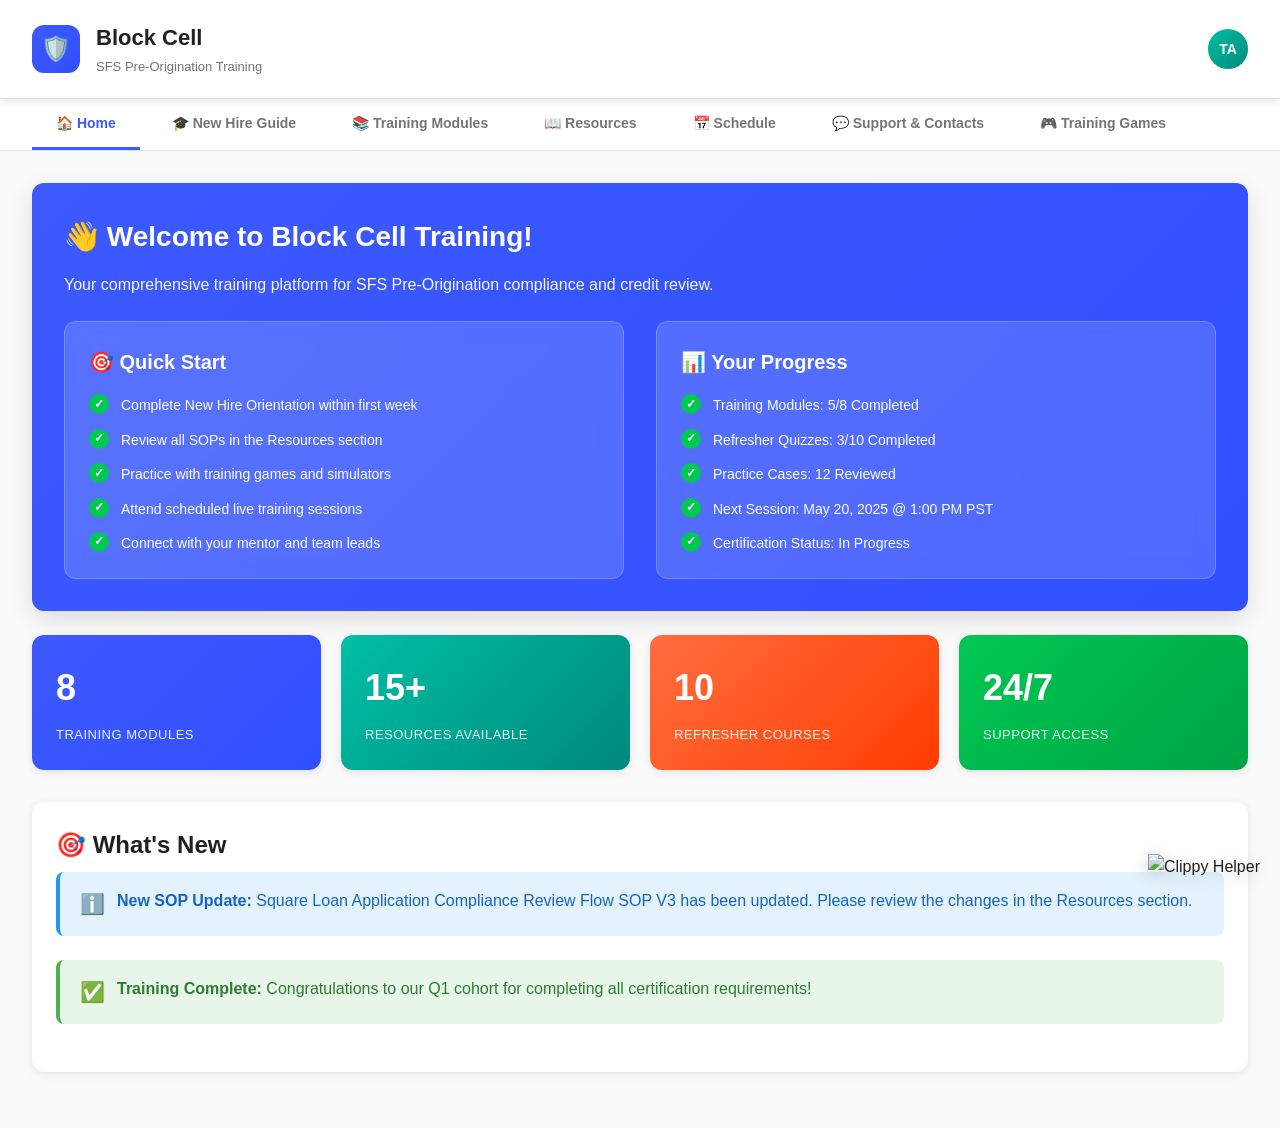
==== index.html @ f17dac6f "Initial commit: Professional Block Cell Training Platform Features: - Clean professional design with" ====
<!DOCTYPE html>
<html lang="en">
<head>
<meta charset="UTF-8">
<meta name="viewport" content="width=device-width, initial-scale=1.0">
<title>Block Cell - SFS Pre-Origination Training</title>
<style>
:root {
  --primary: #3D5AFE;
  --primary-dark: #304FFE;
  --secondary: #00BFA5;
  --accent: #FF6E40;
  --text-dark: #212121;
  --text-light: #757575;
  --bg-light: #FAFAFA;
  --bg-white: #FFFFFF;
  --border: #E0E0E0;
  --success: #00C853;
  --warning: #FFD600;
  --error: #D50000;
  --shadow: 0 2px 8px rgba(0,0,0,0.1);
  --shadow-lg: 0 8px 24px rgba(0,0,0,0.12);
}

* {
  margin: 0;
  padding: 0;
  box-sizing: border-box;
}

body {
  font-family: 'Inter', -apple-system, BlinkMacSystemFont, 'Segoe UI', Roboto, Oxygen, Ubuntu, Cantarell, sans-serif;
  background: var(--bg-light);
  color: var(--text-dark);
  line-height: 1.6;
}

/* Header */
.header {
  background: var(--bg-white);
  border-bottom: 1px solid var(--border);
  position: sticky;
  top: 0;
  z-index: 100;
  box-shadow: var(--shadow);
}

.header-content {
  max-width: 1400px;
  margin: 0 auto;
  padding: 20px 32px;
  display: flex;
  justify-content: space-between;
  align-items: center;
}

.logo {
  display: flex;
  align-items: center;
  gap: 16px;
}

.logo-icon {
  width: 48px;
  height: 48px;
  background: linear-gradient(135deg, var(--primary), var(--primary-dark));
  border-radius: 12px;
  display: flex;
  align-items: center;
  justify-content: center;
  font-size: 24px;
  color: white;
}

.logo-text h1 {
  font-size: 22px;
  font-weight: 700;
  color: var(--text-dark);
  margin-bottom: 2px;
}

.logo-text p {
  font-size: 13px;
  color: var(--text-light);
  font-weight: 500;
}

.user-section {
  display: flex;
  align-items: center;
  gap: 16px;
}

.user-avatar {
  width: 40px;
  height: 40px;
  border-radius: 50%;
  background: linear-gradient(135deg, var(--secondary), #00897B);
  display: flex;
  align-items: center;
  justify-content: center;
  color: white;
  font-weight: 600;
  font-size: 14px;
}

/* Navigation */
.nav {
  background: var(--bg-white);
  border-bottom: 1px solid var(--border);
}

.nav-content {
  max-width: 1400px;
  margin: 0 auto;
  padding: 0 32px;
  display: flex;
  gap: 8px;
  overflow-x: auto;
}

.nav-btn {
  padding: 16px 24px;
  border: none;
  background: transparent;
  color: var(--text-light);
  font-size: 14px;
  font-weight: 600;
  cursor: pointer;
  border-bottom: 3px solid transparent;
  transition: all 0.2s;
  white-space: nowrap;
  display: flex;
  align-items: center;
  gap: 8px;
}

.nav-btn:hover {
  color: var(--primary);
  background: rgba(61, 90, 254, 0.05);
}

.nav-btn.active {
  color: var(--primary);
  border-bottom-color: var(--primary);
}

/* Main Content */
.container {
  max-width: 1400px;
  margin: 0 auto;
  padding: 32px;
}

.section {
  display: none;
  animation: fadeIn 0.3s ease;
}

.section.active {
  display: block;
}

@keyframes fadeIn {
  from { opacity: 0; transform: translateY(10px); }
  to { opacity: 1; transform: translateY(0); }
}

/* Cards */
.card {
  background: var(--bg-white);
  border-radius: 12px;
  padding: 24px;
  box-shadow: var(--shadow);
  margin-bottom: 24px;
}

.card h2 {
  font-size: 24px;
  font-weight: 700;
  color: var(--text-dark);
  margin-bottom: 8px;
}

.card h3 {
  font-size: 18px;
  font-weight: 600;
  color: var(--text-dark);
  margin-bottom: 16px;
}

.card p {
  color: var(--text-light);
  font-size: 14px;
  line-height: 1.6;
}

/* New Hire Spotlight */
.spotlight-banner {
  background: linear-gradient(135deg, var(--primary), var(--primary-dark));
  color: white;
  border-radius: 12px;
  padding: 32px;
  margin-bottom: 24px;
  box-shadow: var(--shadow-lg);
}

.spotlight-banner h2 {
  font-size: 28px;
  margin-bottom: 12px;
  color: white;
}

.spotlight-content {
  display: grid;
  grid-template-columns: 1fr 1fr;
  gap: 32px;
  margin-top: 24px;
}

.spotlight-card {
  background: rgba(255, 255, 255, 0.15);
  backdrop-filter: blur(10px);
  border-radius: 12px;
  padding: 24px;
  border: 1px solid rgba(255, 255, 255, 0.2);
}

.spotlight-card h3 {
  color: white;
  font-size: 20px;
  margin-bottom: 16px;
}

.spotlight-list {
  list-style: none;
  display: flex;
  flex-direction: column;
  gap: 12px;
}

.spotlight-list li {
  display: flex;
  align-items: flex-start;
  gap: 12px;
  font-size: 14px;
  line-height: 1.6;
}

.spotlight-list li::before {
  content: '✓';
  background: var(--success);
  color: white;
  width: 20px;
  height: 20px;
  border-radius: 50%;
  display: flex;
  align-items: center;
  justify-content: center;
  font-size: 12px;
  font-weight: bold;
  flex-shrink: 0;
}

/* Contact Cards */
.contact-grid {
  display: grid;
  grid-template-columns: repeat(auto-fit, minmax(300px, 1fr));
  gap: 20px;
  margin-top: 24px;
}

.contact-card {
  background: var(--bg-white);
  border-radius: 12px;
  padding: 24px;
  box-shadow: var(--shadow);
  border-left: 4px solid var(--primary);
  transition: all 0.3s;
}

.contact-card:hover {
  box-shadow: var(--shadow-lg);
  transform: translateY(-4px);
}

.contact-header {
  display: flex;
  align-items: center;
  gap: 16px;
  margin-bottom: 16px;
}

.contact-icon {
  width: 48px;
  height: 48px;
  border-radius: 50%;
  background: linear-gradient(135deg, var(--primary), var(--primary-dark));
  display: flex;
  align-items: center;
  justify-content: center;
  font-size: 20px;
  color: white;
}

.contact-info h4 {
  font-size: 16px;
  font-weight: 600;
  color: var(--text-dark);
  margin-bottom: 4px;
}

.contact-info p {
  font-size: 13px;
  color: var(--text-light);
}

.contact-details {
  display: flex;
  flex-direction: column;
  gap: 8px;
  margin-top: 16px;
}

.contact-item {
  display: flex;
  align-items: center;
  gap: 12px;
  font-size: 14px;
  color: var(--text-dark);
}

.contact-item-icon {
  color: var(--primary);
  font-size: 16px;
}

/* Resource Grid */
.resource-grid {
  display: grid;
  grid-template-columns: repeat(auto-fit, minmax(350px, 1fr));
  gap: 24px;
  margin-top: 24px;
}

.resource-card {
  background: var(--bg-white);
  border-radius: 12px;
  padding: 24px;
  box-shadow: var(--shadow);
  transition: all 0.3s;
}

.resource-card:hover {
  box-shadow: var(--shadow-lg);
  transform: translateY(-4px);
}

.resource-card h3 {
  font-size: 18px;
  font-weight: 600;
  color: var(--text-dark);
  margin-bottom: 16px;
  display: flex;
  align-items: center;
  gap: 8px;
}

.resource-list {
  list-style: none;
  display: flex;
  flex-direction: column;
  gap: 12px;
}

.resource-list li {
  padding: 12px;
  background: var(--bg-light);
  border-radius: 8px;
  transition: all 0.2s;
}

.resource-list li:hover {
  background: #E8EAF6;
}

.resource-link {
  color: var(--primary);
  text-decoration: none;
  font-weight: 500;
  font-size: 14px;
  display: block;
}

.resource-link:hover {
  text-decoration: underline;
}

.resource-meta {
  font-size: 12px;
  color: var(--text-light);
  margin-top: 4px;
  display: block;
}

.quiz-link {
  color: var(--secondary);
  text-decoration: none;
  font-weight: 500;
}

.quiz-link:hover {
  text-decoration: underline;
}

/* Stats Grid */
.stats-grid {
  display: grid;
  grid-template-columns: repeat(auto-fit, minmax(200px, 1fr));
  gap: 20px;
  margin-bottom: 32px;
}

.stat-card {
  background: linear-gradient(135deg, var(--primary), var(--primary-dark));
  color: white;
  border-radius: 12px;
  padding: 24px;
  box-shadow: var(--shadow);
}

.stat-card.secondary {
  background: linear-gradient(135deg, var(--secondary), #00897B);
}

.stat-card.accent {
  background: linear-gradient(135deg, var(--accent), #FF3D00);
}

.stat-card.success {
  background: linear-gradient(135deg, var(--success), #00A344);
}

.stat-value {
  font-size: 36px;
  font-weight: 700;
  margin-bottom: 8px;
}

.stat-label {
  font-size: 13px;
  opacity: 0.9;
  text-transform: uppercase;
  letter-spacing: 0.5px;
}

/* Buttons */
.btn {
  padding: 12px 24px;
  border: none;
  border-radius: 8px;
  font-size: 14px;
  font-weight: 600;
  cursor: pointer;
  transition: all 0.2s;
  display: inline-flex;
  align-items: center;
  gap: 8px;
  text-decoration: none;
}

.btn-primary {
  background: var(--primary);
  color: white;
}

.btn-primary:hover {
  background: var(--primary-dark);
  transform: translateY(-2px);
  box-shadow: var(--shadow);
}

.btn-secondary {
  background: var(--bg-light);
  color: var(--text-dark);
  border: 1px solid var(--border);
}

.btn-secondary:hover {
  background: #E8EAF6;
}

/* Calendar */
.calendar-container {
  background: var(--bg-white);
  border-radius: 12px;
  padding: 24px;
  box-shadow: var(--shadow);
}

.calendar-header {
  display: flex;
  justify-content: space-between;
  align-items: center;
  margin-bottom: 24px;
}

.calendar-nav {
  display: flex;
  gap: 12px;
}

.calendar-nav button {
  width: 36px;
  height: 36px;
  border-radius: 8px;
  border: none;
  background: var(--primary);
  color: white;
  cursor: pointer;
  font-size: 18px;
  transition: all 0.2s;
}

.calendar-nav button:hover {
  background: var(--primary-dark);
}

/* Responsive */
@media (max-width: 768px) {
  .header-content {
    padding: 16px;
  }
  
  .container {
    padding: 16px;
  }
  
  .spotlight-content {
    grid-template-columns: 1fr;
  }
  
  .nav-content {
    padding: 0 16px;
  }
  
  .resource-grid {
    grid-template-columns: 1fr;
  }
}

/* Alert Box */
.alert {
  padding: 16px 20px;
  border-radius: 8px;
  margin-bottom: 24px;
  display: flex;
  align-items: flex-start;
  gap: 12px;
}

.alert-info {
  background: #E3F2FD;
  border-left: 4px solid #2196F3;
  color: #1565C0;
}

.alert-success {
  background: #E8F5E9;
  border-left: 4px solid #4CAF50;
  color: #2E7D32;
}

.alert-warning {
  background: #FFF3E0;
  border-left: 4px solid #FF9800;
  color: #E65100;
}

.alert-icon {
  font-size: 20px;
}

/* Module Cards */
.modules-grid {
  display: grid;
  grid-template-columns: repeat(auto-fill, minmax(320px, 1fr));
  gap: 24px;
  margin-top: 24px;
}

.module-card {
  background: var(--bg-white);
  border-radius: 12px;
  padding: 24px;
  box-shadow: var(--shadow);
  border-top: 4px solid var(--primary);
  transition: all 0.3s;
  cursor: pointer;
}

.module-card:hover {
  box-shadow: var(--shadow-lg);
  transform: translateY(-4px);
}

.module-header {
  display: flex;
  align-items: center;
  gap: 16px;
  margin-bottom: 16px;
}

.module-icon {
  font-size: 32px;
}

.module-title {
  font-size: 18px;
  font-weight: 600;
  color: var(--text-dark);
  margin-bottom: 4px;
}

.module-desc {
  font-size: 13px;
  color: var(--text-light);
}

.progress-bar {
  background: var(--bg-light);
  height: 8px;
  border-radius: 4px;
  overflow: hidden;
  margin: 16px 0;
}

.progress-fill {
  background: linear-gradient(90deg, var(--primary), var(--primary-dark));
  height: 100%;
  transition: width 0.6s ease;
}

.module-footer {
  display: flex;
  justify-content: space-between;
  align-items: center;
  margin-top: 16px;
  font-size: 13px;
  color: var(--text-light);
}

.badge {
  padding: 4px 12px;
  border-radius: 12px;
  font-size: 12px;
  font-weight: 600;
}

.badge-completed {
  background: #E8F5E9;
  color: #2E7D32;
}

.badge-progress {
  background: #FFF3E0;
  color: #E65100;
}

.badge-locked {
  background: var(--bg-light);
  color: var(--text-light);
}
</style>
</head>
<body>

<!-- Header -->
<header class="header">
  <div class="header-content">
    <div class="logo">
      <div class="logo-icon">🛡️</div>
      <div class="logo-text">
        <h1>Block Cell</h1>
        <p>SFS Pre-Origination Training</p>
      </div>
    </div>
    <div class="user-section">
      <div class="user-avatar">TA</div>
    </div>
  </div>
</header>

<!-- Navigation -->
<nav class="nav">
  <div class="nav-content">
    <button class="nav-btn active" data-section="home">🏠 Home</button>
    <button class="nav-btn" data-section="newhire">🎓 New Hire Guide</button>
    <button class="nav-btn" data-section="modules">📚 Training Modules</button>
    <button class="nav-btn" data-section="resources">📖 Resources</button>
    <button class="nav-btn" data-section="schedule">📅 Schedule</button>
    <button class="nav-btn" data-section="support">💬 Support & Contacts</button>
    <button class="nav-btn" data-section="games">🎮 Training Games</button>
  </div>
</nav>

<!-- Main Container -->
<div class="container">
  
  <!-- HOME SECTION -->
  <div id="home" class="section active">
    <div class="spotlight-banner">
      <h2>👋 Welcome to Block Cell Training!</h2>
      <p style="font-size: 16px; opacity: 0.95; margin-bottom: 24px;">Your comprehensive training platform for SFS Pre-Origination compliance and credit review.</p>
      
      <div class="spotlight-content">
        <div class="spotlight-card">
          <h3>🎯 Quick Start</h3>
          <ul class="spotlight-list">
            <li>Complete New Hire Orientation within first week</li>
            <li>Review all SOPs in the Resources section</li>
            <li>Practice with training games and simulators</li>
            <li>Attend scheduled live training sessions</li>
            <li>Connect with your mentor and team leads</li>
          </ul>
        </div>
        
        <div class="spotlight-card">
          <h3>📊 Your Progress</h3>
          <ul class="spotlight-list">
            <li>Training Modules: 5/8 Completed</li>
            <li>Refresher Quizzes: 3/10 Completed</li>
            <li>Practice Cases: 12 Reviewed</li>
            <li>Next Session: May 20, 2025 @ 1:00 PM PST</li>
            <li>Certification Status: In Progress</li>
          </ul>
        </div>
      </div>
    </div>

    <div class="stats-grid">
      <div class="stat-card">
        <div class="stat-value">8</div>
        <div class="stat-label">Training Modules</div>
      </div>
      <div class="stat-card secondary">
        <div class="stat-value">15+</div>
        <div class="stat-label">Resources Available</div>
      </div>
      <div class="stat-card accent">
        <div class="stat-value">10</div>
        <div class="stat-label">Refresher Courses</div>
      </div>
      <div class="stat-card success">
        <div class="stat-value">24/7</div>
        <div class="stat-label">Support Access</div>
      </div>
    </div>

    <div class="card">
      <h2>🎯 What's New</h2>
      <div class="alert alert-info">
        <span class="alert-icon">ℹ️</span>
        <div>
          <strong>New SOP Update:</strong> Square Loan Application Compliance Review Flow SOP V3 has been updated. Please review the changes in the Resources section.
        </div>
      </div>
      <div class="alert alert-success">
        <span class="alert-icon">✅</span>
        <div>
          <strong>Training Complete:</strong> Congratulations to our Q1 cohort for completing all certification requirements!
        </div>
      </div>
    </div>
  </div>

  <!-- NEW HIRE GUIDE SECTION -->
  <div id="newhire" class="section">
    <div class="card">
      <h2>🎓 New Hire Onboarding Guide</h2>
      <p style="margin-bottom: 24px;">Welcome to the team! This guide will help you get started with your first 30 days at Block Cell.</p>
      
      <div class="alert alert-info">
        <span class="alert-icon">💡</span>
        <div>
          <strong>Pro Tip:</strong> Complete all Week 1 modules before attending your first live training session. This will help you get the most out of the interactive portions.
        </div>
      </div>
    </div>

    <div class="card">
      <h3>📅 30-Day Onboarding Timeline</h3>
      
      <div style="margin-top: 24px;">
        <h4 style="color: var(--primary); margin-bottom: 16px;">Week 1: Fundamentals</h4>
        <ul style="list-style: none; display: flex; flex-direction: column; gap: 12px; margin-bottom: 32px;">
          <li style="padding: 16px; background: var(--bg-light); border-radius: 8px; border-left: 4px solid var(--primary);">
            <strong>Day 1-2:</strong> New Hire Orientation & System Access Setup
            <div style="font-size: 13px; color: var(--text-light); margin-top: 4px;">Complete HR onboarding, set up accounts, meet your team</div>
          </li>
          <li style="padding: 16px; background: var(--bg-light); border-radius: 8px; border-left: 4px solid var(--primary);">
            <strong>Day 3-4:</strong> SOP Overview & IDV Fundamentals
            <div style="font-size: 13px; color: var(--text-light); margin-top: 4px;">Read compliance SOPs, complete IDV training module</div>
          </li>
          <li style="padding: 16px; background: var(--bg-light); border-radius: 8px; border-left: 4px solid var(--primary);">
            <strong>Day 5:</strong> TIN Verification Workshop
            <div style="font-size: 13px; color: var(--text-light); margin-top: 4px;">Live training session on TIN validation procedures</div>
          </li>
        </ul>

        <h4 style="color: var(--secondary); margin-bottom: 16px;">Week 2: Core Skills</h4>
        <ul style="list-style: none; display: flex; flex-direction: column; gap: 12px; margin-bottom: 32px;">
          <li style="padding: 16px; background: var(--bg-light); border-radius: 8px; border-left: 4px solid var(--secondary);">
            <strong>Day 6-8:</strong> Bank Statement Review & Document Verification
            <div style="font-size: 13px; color: var(--text-light); margin-top: 4px;">Learn to validate bank statements and authenticate documents</div>
          </li>
          <li style="padding: 16px; background: var(--bg-light); border-radius: 8px; border-left: 4px solid var(--secondary);">
            <strong>Day 9-10:</strong> Adverse Actions & SMLLC Procedures
            <div style="font-size: 13px; color: var(--text-light); margin-top: 4px;">Master decline procedures and single-member LLC handling</div>
          </li>
        </ul>

        <h4 style="color: var(--accent); margin-bottom: 16px;">Week 3: Advanced Topics</h4>
        <ul style="list-style: none; display: flex; flex-direction: column; gap: 12px; margin-bottom: 32px;">
          <li style="padding: 16px; background: var(--bg-light); border-radius: 8px; border-left: 4px solid var(--accent);">
            <strong>Day 11-15:</strong> Credit Risk Assessment & Manual Review
            <div style="font-size: 13px; color: var(--text-light); margin-top: 4px;">Shadow experienced agents, review real cases with supervision</div>
          </li>
        </ul>

        <h4 style="color: var(--success); margin-bottom: 16px;">Week 4: Certification</h4>
        <ul style="list-style: none; display: flex; flex-direction: column; gap: 12px;">
          <li style="padding: 16px; background: var(--bg-light); border-radius: 8px; border-left: 4px solid var(--success);">
            <strong>Day 16-20:</strong> Practice Cases & Scenario Training
            <div style="font-size: 13px; color: var(--text-light); margin-top: 4px;">Complete practice scenarios, take quizzes, review feedback</div>
          </li>
          <li style="padding: 16px; background: var(--bg-light); border-radius: 8px; border-left: 4px solid var(--success);">
            <strong>Day 21-30:</strong> Final Assessment & Certification
            <div style="font-size: 13px; color: var(--text-light); margin-top: 4px;">Complete certification exam, begin handling live cases with oversight</div>
          </li>
        </ul>
      </div>
    </div>

    <div class="card">
      <h3>✅ New Hire Checklist</h3>
      <div style="margin-top: 16px; display: flex; flex-direction: column; gap: 12px;">
        <label style="display: flex; align-items: center; gap: 12px; padding: 12px; background: var(--bg-light); border-radius: 8px; cursor: pointer;">
          <input type="checkbox" style="width: 20px; height: 20px; cursor: pointer;">
          <span>Complete HR onboarding and system access setup</span>
        </label>
        <label style="display: flex; align-items: center; gap: 12px; padding: 12px; background: var(--bg-light); border-radius: 8px; cursor: pointer;">
          <input type="checkbox" style="width: 20px; height: 20px; cursor: pointer;">
          <span>Read all SOPs in Resources section</span>
        </label>
        <label style="display: flex; align-items: center; gap: 12px; padding: 12px; background: var(--bg-light); border-radius: 8px; cursor: pointer;">
          <input type="checkbox" style="width: 20px; height: 20px; cursor: pointer;">
          <span>Complete all 8 training modules</span>
        </label>
        <label style="display: flex; align-items: center; gap: 12px; padding: 12px; background: var(--bg-light); border-radius: 8px; cursor: pointer;">
          <input type="checkbox" style="width: 20px; height: 20px; cursor: pointer;">
          <span>Attend all scheduled live training sessions</span>
        </label>
        <label style="display: flex; align-items: center; gap: 12px; padding: 12px; background: var(--bg-light); border-radius: 8px; cursor: pointer;">
          <input type="checkbox" style="width: 20px; height: 20px; cursor: pointer;">
          <span>Complete practice scenarios and quizzes</span>
        </label>
        <label style="display: flex; align-items: center; gap: 12px; padding: 12px; background: var(--bg-light); border-radius: 8px; cursor: pointer;">
          <input type="checkbox" style="width: 20px; height: 20px; cursor: pointer;">
          <span>Meet with mentor and team lead</span>
        </label>
        <label style="display: flex; align-items: center; gap: 12px; padding: 12px; background: var(--bg-light); border-radius: 8px; cursor: pointer;">
          <input type="checkbox" style="width: 20px; height: 20px; cursor: pointer;">
          <span>Pass certification assessment (90% or higher)</span>
        </label>
      </div>
    </div>
  </div>

  <!-- TRAINING MODULES SECTION -->
  <div id="modules" class="section">
    <div class="card">
      <h2>📚 Training Modules</h2>
      <p>Complete all modules to become a certified compliance reviewer. Each module includes videos, readings, and quizzes.</p>
    </div>

    <div class="modules-grid">
      <div class="module-card">
        <div class="module-header">
          <div class="module-icon">🆔</div>
          <div>
            <div class="module-title">Identity Verification (IDV)</div>
            <div class="module-desc">Master identity verification procedures</div>
          </div>
        </div>
        <div class="progress-bar">
          <div class="progress-fill" style="width: 100%"></div>
        </div>
        <div class="module-footer">
          <span>⏱️ 45 min</span>
          <span class="badge badge-completed">Completed</span>
        </div>
      </div>

      <div class="module-card">
        <div class="module-header">
          <div class="module-icon">🔢</div>
          <div>
            <div class="module-title">TIN Verification & Matching</div>
            <div class="module-desc">Learn TIN validation procedures</div>
          </div>
        </div>
        <div class="progress-bar">
          <div class="progress-fill" style="width: 100%"></div>
        </div>
        <div class="module-footer">
          <span>⏱️ 50 min</span>
          <span class="badge badge-completed">Completed</span>
        </div>
      </div>

      <div class="module-card">
        <div class="module-header">
          <div class="module-icon">🏦</div>
          <div>
            <div class="module-title">Bank Statement Review</div>
            <div class="module-desc">Validate bank statements correctly</div>
          </div>
        </div>
        <div class="progress-bar">
          <div class="progress-fill" style="width: 100%"></div>
        </div>
        <div class="module-footer">
          <span>⏱️ 40 min</span>
          <span class="badge badge-completed">Completed</span>
        </div>
      </div>

      <div class="module-card">
        <div class="module-header">
          <div class="module-icon">⚠️</div>
          <div>
            <div class="module-title">Adverse Action Notices</div>
            <div class="module-desc">Handle rejections and notifications</div>
          </div>
        </div>
        <div class="progress-bar">
          <div class="progress-fill" style="width: 65%"></div>
        </div>
        <div class="module-footer">
          <span>⏱️ 35 min</span>
          <span class="badge badge-progress">In Progress</span>
        </div>
      </div>

      <div class="module-card">
        <div class="module-header">
          <div class="module-icon">🏢</div>
          <div>
            <div class="module-title">SMLLC Procedures</div>
            <div class="module-desc">Single Member LLC verification</div>
          </div>
        </div>
        <div class="progress-bar">
          <div class="progress-fill" style="width: 100%"></div>
        </div>
        <div class="module-footer">
          <span>⏱️ 30 min</span>
          <span class="badge badge-completed">Completed</span>
        </div>
      </div>

      <div class="module-card">
        <div class="module-header">
          <div class="module-icon">📄</div>
          <div>
            <div class="module-title">Document Requirements</div>
            <div class="module-desc">Understand acceptable documentation</div>
          </div>
        </div>
        <div class="progress-bar">
          <div class="progress-fill" style="width: 0%"></div>
        </div>
        <div class="module-footer">
          <span>⏱️ 55 min</span>
          <span class="badge badge-locked">Locked</span>
        </div>
      </div>

      <div class="module-card">
        <div class="module-header">
          <div class="module-icon">🚨</div>
          <div>
            <div class="module-title">Case Escalation Protocols</div>
            <div class="module-desc">When and how to escalate cases</div>
          </div>
        </div>
        <div class="progress-bar">
          <div class="progress-fill" style="width: 0%"></div>
        </div>
        <div class="module-footer">
          <span>⏱️ 25 min</span>
          <span class="badge badge-locked">Locked</span>
        </div>
      </div>

      <div class="module-card">
        <div class="module-header">
          <div class="module-icon">🔄</div>
          <div>
            <div class="module-title">Compliance Review Workflow</div>
            <div class="module-desc">End-to-end review process</div>
          </div>
        </div>
        <div class="progress-bar">
          <div class="progress-fill" style="width: 0%"></div>
        </div>
        <div class="module-footer">
          <span>⏱️ 60 min</span>
          <span class="badge badge-locked">Locked</span>
        </div>
      </div>
    </div>
  </div>

  <!-- RESOURCES SECTION -->
  <div id="resources" class="section">
    <div class="card">
      <h2>📖 Training Resources</h2>
      <p>Access all SOPs, refreshers, tools, and reference materials you need for compliance review.</p>
    </div>

    <div class="resource-grid">
      <div class="resource-card">
        <h3>📖 Standard Operating Procedures (SOPs)</h3>
        <ul class="resource-list">
          <li>
            <a href="https://blockcell.sqprod.co/sites/sfs-pre-orig-training/" target="_blank" class="resource-link">SFS Square Loan Manual Review Credit Operations SOP V2</a>
          </li>
          <li>
            <a href="https://blockcell.sqprod.co/sites/sfs-pre-orig-training/" target="_blank" class="resource-link">Square Loan Application Compliance Review Flow SOP V3</a>
          </li>
          <li>
            <a href="https://blockcell.sqprod.co/sites/sfs-pre-orig-training/" target="_blank" class="resource-link">Square Loans Revised Offers SOP V2</a>
          </li>
          <li>
            <a href="https://blockcell.sqprod.co/sites/sfs-pre-orig-training/" target="_blank" class="resource-link">Square Loan Eligibility Re-assessment SOP</a>
          </li>
          <li>
            <a href="https://blockcell.sqprod.co/sites/sfs-pre-orig-training/" target="_blank" class="resource-link">SFS Square Loans | Credit Risk Escalation SOP</a>
          </li>
          <li>
            <a href="https://blockcell.sqprod.co/sites/sfs-pre-orig-training/" target="_blank" class="resource-link">Short Term Loan (STL) Compliance Application Review</a>
          </li>
        </ul>
      </div>

      <div class="resource-card">
        <h3>🔄 Refreshers & Quizzes</h3>
        <ul class="resource-list">
          <li>
            <a href="https://docs.google.com/presentation/d/19vXDRnqEJLsxsaCNBwfEzis0drcACyMu74hngDR28RE/edit" target="_blank" class="resource-link">Linked Account Refresher</a>
            <span class="resource-meta">Quiz: Evasion Quiz</span>
          </li>
          <li>
            <a href="https://docs.google.com/presentation/d/1HkvJKYEQn6MQ-rvt6X5UnFYEusrubUU3Y08dRZKOT9w/edit" target="_blank" class="resource-link">CBD Refresher</a>
            <span class="resource-meta">Quiz: CBD Quiz</span>
          </li>
          <li>
            <a href="https://docs.google.com/presentation/d/1eMd_WAdkOyVNQicSP0FlG-TPTRJqSj9qo9zlkhUw6G4/edit" target="_blank" class="resource-link">Large Loan/Liens Refresher</a>
            <span class="resource-meta"><a href="https://docs.google.com/forms/d/1AXvaukkwU5euZv6-ZmQF3f912DaHGqdGYL2bwpUc35o/edit" target="_blank" class="quiz-link">Lien Quiz</a></span>
          </li>
          <li>
            <a href="https://docs.google.com/presentation/d/1GichqLIXPVVXWzQmabvgzEPsO4CbJxbeTSplb3_-rYg/edit" target="_blank" class="resource-link">Credit Risk Refresher</a>
            <span class="resource-meta">Quiz: Credit Risk Quiz</span>
          </li>
          <li>
            <a href="https://docs.google.com/presentation/d/1kbS7p5pB5d3zaqnD9Dwm9GfHdm8y0845--jK-ON1WfE/edit" target="_blank" class="resource-link">Seasonality Refresher</a>
            <span class="resource-meta"><a href="https://docs.google.com/forms/d/10Ge9lWTAub3NzgbOasXq6eM0eD1VtY1x2uPUlJgRpDE/edit" target="_blank" class="quiz-link">Seasonality Quiz</a></span>
          </li>
          <li>
            <a href="https://docs.google.com/presentation/d/1KtD5GlMa9CBkRwuFCCJvB2vWl3xkoe-L9x2fapEiU9Y/edit" target="_blank" class="resource-link">Adverse Account Activity Refresher</a>
            <span class="resource-meta"><a href="https://docs.google.com/spreadsheets/d/1pjwYiIUHRoOjNRTSblBuCYhoBjLbMa1vUxjZgj9DC9Q/edit?resourcekey#gid=1291145689" target="_blank" class="quiz-link">Quiz Results</a></span>
          </li>
          <li>
            <a href="https://docs.google.com/presentation/d/1hGgc83O_wRnu9JnvkAeLyWskMQbTon4-pi13hHI2_zY/edit" target="_blank" class="resource-link">Pre-Origination TOSV Refresher</a>
            <span class="resource-meta">Quiz: TOSV Quiz</span>
          </li>
          <li>
            <a href="https://docs.google.com/presentation/d/1TpRK8lmZWtTNUdy42bMQUG3sQup54eTwWMXuY6GYxN8/edit" target="_blank" class="resource-link">Escalation Pathways Refresher</a>
          </li>
        </ul>
      </div>

      <div class="resource-card">
        <h3>🔍 Research & Verification Tools</h3>
        <ul class="resource-list">
          <li>
            <a href="https://www.sos.ca.gov/business-programs/business-entities/search" target="_blank" class="resource-link">Secretary of State (SOS) Business Search</a>
            <span class="resource-meta">Verify business registration and status</span>
          </li>
          <li>
            <a href="https://regulator.sqprod.co" target="_blank" class="resource-link">Regulator - Merchant Lookup</a>
            <span class="resource-meta">Internal merchant verification tool</span>
          </li>
          <li>
            <a href="https://blockcell.sqprod.co/sites/sfs-pre-orig-training/" target="_blank" class="resource-link">AppOrchard - Application Review</a>
            <span class="resource-meta">Application management system</span>
          </li>
          <li>
            <a href="https://blockcell.sqprod.co/sites/sfs-pre-orig-training/" target="_blank" class="resource-link">Credit Risk Assessment Tools</a>
            <span class="resource-meta">Risk evaluation resources</span>
          </li>
        </ul>
      </div>

      <div class="resource-card">
        <h3>🎥 Video Tutorials</h3>
        <ul class="resource-list">
          <li>
            <a href="#" class="resource-link">Manual Review Process Overview</a>
            <span class="resource-meta">15 minutes • Introduction to review workflow</span>
          </li>
          <li>
            <a href="#" class="resource-link">Compliance Review Best Practices</a>
            <span class="resource-meta">20 minutes • Tips from top performers</span>
          </li>
          <li>
            <a href="#" class="resource-link">Using Regulator & AppOrchard</a>
            <span class="resource-meta">25 minutes • System navigation guide</span>
          </li>
          <li>
            <a href="#" class="resource-link">Credit Risk Escalation Process</a>
            <span class="resource-meta">18 minutes • When and how to escalate</span>
          </li>
        </ul>
      </div>

      <div class="resource-card">
        <h3>📋 Quick Reference Guides</h3>
        <ul class="resource-list">
          <li>
            <a href="#" class="resource-link">Manual Review Decision Matrix</a>
            <span class="resource-meta">Flowchart for review decisions</span>
          </li>
          <li>
            <a href="#" class="resource-link">Compliance Review Checklist</a>
            <span class="resource-meta">Step-by-step review guide</span>
          </li>
          <li>
            <a href="#" class="resource-link">Credit Risk Red Flags Guide</a>
            <span class="resource-meta">Common warning signs</span>
          </li>
          <li>
            <a href="#" class="resource-link">Escalation Flowchart</a>
            <span class="resource-meta">Decision tree for escalations</span>
          </li>
          <li>
            <a href="#" class="resource-link">Revised Offers Quick Guide</a>
            <span class="resource-meta">Handling revised loan offers</span>
          </li>
          <li>
            <a href="#" class="resource-link">FAQ - Common Review Scenarios</a>
            <span class="resource-meta">Answers to frequent questions</span>
          </li>
        </ul>
      </div>

      <div class="resource-card">
        <h3>🎓 Additional Training</h3>
        <ul class="resource-list">
          <li>
            <a href="#" class="resource-link">Short Term Loans Training</a>
            <span class="resource-meta">STL-specific procedures</span>
          </li>
          <li>
            <a href="#" class="resource-link">Manual Risk Review Training for Square Loans</a>
            <span class="resource-meta">Advanced risk assessment</span>
          </li>
        </ul>
      </div>
    </div>
  </div>

  <!-- SCHEDULE SECTION -->
  <div id="schedule" class="section">
    <div class="card">
      <h2>📅 Training Schedule</h2>
      <p>View upcoming training sessions, refreshers, and important deadlines. All times are in PST.</p>
    </div>

    <div class="alert alert-info">
      <span class="alert-icon">📅</span>
      <div>
        <strong>Next Session:</strong> TIN Verification Workshop - May 21, 2025 @ 10:00 AM PST
        <br><a href="https://calendar.google.com/calendar/u/0/r?cid=c_522e12f3a96c2d0193039d7df011aaf4299328eae771a53fe53473ce8a64b033@group.calendar.google.com" target="_blank" style="color: var(--primary); font-weight: 600;">Add to Google Calendar →</a>
      </div>
    </div>

    <div class="resource-grid">
      <div class="resource-card">
        <h3>🎓 New Hire Training Sessions</h3>
        <ul class="resource-list">
          <li style="border-left: 4px solid var(--primary);">
            <strong>Monday, May 19, 2025</strong><br>
            <span style="font-size: 14px;">🎓 New Hire Orientation</span>
            <span class="resource-meta">9:00 AM - 11:00 AM PST • Live Session</span>
          </li>
          <li style="border-left: 4px solid var(--primary);">
            <strong>Tuesday, May 20, 2025</strong><br>
            <span style="font-size: 14px;">📋 SOP Overview & IDV Fundamentals</span>
            <span class="resource-meta">1:00 PM - 3:00 PM PST • Live Training</span>
          </li>
          <li style="border-left: 4px solid var(--primary);">
            <strong>Wednesday, May 21, 2025</strong><br>
            <span style="font-size: 14px;">🔢 TIN Verification Workshop</span>
            <span class="resource-meta">10:00 AM - 12:00 PM PST • Workshop</span>
          </li>
          <li style="border-left: 4px solid var(--primary);">
            <strong>Thursday, May 22, 2025</strong><br>
            <span style="font-size: 14px;">🏦 Bank Statement Review Training</span>
            <span class="resource-meta">2:00 PM - 4:00 PM PST • Live Training</span>
          </li>
          <li style="border-left: 4px solid var(--primary);">
            <strong>Friday, May 23, 2025</strong><br>
            <span style="font-size: 14px;">⚠️ Adverse Actions & SMLLC Procedures</span>
            <span class="resource-meta">9:00 AM - 11:00 AM PST • Live Session</span>
          </li>
          <li style="border-left: 4px solid var(--warning);">
            <strong>Monday, May 26, 2025</strong><br>
            <span style="font-size: 14px;">🎮 Practice Scenarios & Case Studies</span>
            <span class="resource-meta">Self-paced</span>
          </li>
          <li style="border-left: 4px solid var(--success);">
            <strong>Friday, May 30, 2025</strong><br>
            <span style="font-size: 14px;">✅ Final Assessment & Certification</span>
            <span class="resource-meta">1:00 PM - 3:00 PM PST • Assessment</span>
          </li>
        </ul>
      </div>

      <div class="resource-card">
        <h3>🔁 Refresher Training Sessions</h3>
        <ul class="resource-list">
          <li style="border-left: 4px solid var(--secondary);">
            <strong>Wednesday, May 14, 2025</strong><br>
            <span style="font-size: 14px;">📋 Q2 Policy Updates</span>
            <span class="resource-meta">2:00 PM - 3:00 PM PST • Live Session</span>
          </li>
          <li style="border-left: 4px solid var(--secondary);">
            <strong>Thursday, May 15, 2025</strong><br>
            <span style="font-size: 14px;">🔍 Common Mistakes Review</span>
            <span class="resource-meta">10:00 AM - 11:00 AM PST • Workshop</span>
          </li>
          <li style="border-left: 4px solid var(--secondary);">
            <strong>Tuesday, May 20, 2025</strong><br>
            <span style="font-size: 14px;">⚡ New SSP Templates Training</span>
            <span class="resource-meta">3:00 PM - 4:00 PM PST • Live Training</span>
          </li>
          <li style="border-left: 4px solid var(--secondary);">
            <strong>Friday, May 23, 2025</strong><br>
            <span style="font-size: 14px;">🎯 Case Study Discussion</span>
            <span class="resource-meta">1:00 PM - 2:30 PM PST • Discussion</span>
          </li>
          <li style="border-left: 4px solid var(--success);">
            <strong>Monday, June 2, 2025</strong><br>
            <span style="font-size: 14px;">✅ Q2 Refresher Assessment</span>
            <span class="resource-meta">Self-paced (Due by June 6)</span>
          </li>
        </ul>
      </div>
    </div>
  </div>

  <!-- SUPPORT & CONTACTS SECTION -->
  <div id="support" class="section">
    <div class="card">
      <h2>💬 Support & Contacts</h2>
      <p>Need help? Here's who to reach out to for questions, support, and guidance.</p>
    </div>

    <div class="alert alert-success">
      <span class="alert-icon">💡</span>
      <div>
        <strong>New Hires:</strong> Your assigned mentor will reach out within your first week. Don't hesitate to ask questions - we're here to help you succeed!
      </div>
    </div>

    <div class="contact-grid">
      <div class="contact-card">
        <div class="contact-header">
          <div class="contact-icon">👨‍💼</div>
          <div class="contact-info">
            <h4>Training Manager</h4>
            <p>Overall training program</p>
          </div>
        </div>
        <div class="contact-details">
          <div class="contact-item">
            <span class="contact-item-icon">📧</span>
            <span>training@squareup.com</span>
          </div>
          <div class="contact-item">
            <span class="contact-item-icon">💬</span>
            <span>Slack: #sfs-training</span>
          </div>
          <div class="contact-item">
            <span class="contact-item-icon">📞</span>
            <span>Available: Mon-Fri, 9 AM - 5 PM PST</span>
          </div>
        </div>
      </div>

      <div class="contact-card">
        <div class="contact-header">
          <div class="contact-icon">🎓</div>
          <div class="contact-info">
            <h4>New Hire Coordinator</h4>
            <p>Onboarding & first 30 days</p>
          </div>
        </div>
        <div class="contact-details">
          <div class="contact-item">
            <span class="contact-item-icon">📧</span>
            <span>newhire-support@squareup.com</span>
          </div>
          <div class="contact-item">
            <span class="contact-item-icon">💬</span>
            <span>Slack: #new-hire-support</span>
          </div>
          <div class="contact-item">
            <span class="contact-item-icon">⏰</span>
            <span>Response time: Within 4 hours</span>
          </div>
        </div>
      </div>

      <div class="contact-card">
        <div class="contact-header">
          <div class="contact-icon">👥</div>
          <div class="contact-info">
            <h4>Team Lead / Supervisor</h4>
            <p>Day-to-day questions & guidance</p>
          </div>
        </div>
        <div class="contact-details">
          <div class="contact-item">
            <span class="contact-item-icon">💬</span>
            <span>Slack: Direct message your assigned lead</span>
          </div>
          <div class="contact-item">
            <span class="contact-item-icon">📅</span>
            <span>1:1 meetings: Weekly</span>
          </div>
          <div class="contact-item">
            <span class="contact-item-icon">🎯</span>
            <span>Best for: Case reviews, policy questions</span>
          </div>
        </div>
      </div>

      <div class="contact-card">
        <div class="contact-header">
          <div class="contact-icon">🤝</div>
          <div class="contact-info">
            <h4>Assigned Mentor</h4>
            <p>Peer support & guidance</p>
          </div>
        </div>
        <div class="contact-details">
          <div class="contact-item">
            <span class="contact-item-icon">💬</span>
            <span>Slack: Will be introduced in Week 1</span>
          </div>
          <div class="contact-item">
            <span class="contact-item-icon">☕</span>
            <span>Coffee chats: Bi-weekly</span>
          </div>
          <div class="contact-item">
            <span class="contact-item-icon">🎯</span>
            <span>Best for: Tips, career advice, culture</span>
          </div>
        </div>
      </div>

      <div class="contact-card">
        <div class="contact-header">
          <div class="contact-icon">🛠️</div>
          <div class="contact-info">
            <h4>Technical Support</h4>
            <p>System access & technical issues</p>
          </div>
        </div>
        <div class="contact-details">
          <div class="contact-item">
            <span class="contact-item-icon">📧</span>
            <span>it-support@squareup.com</span>
          </div>
          <div class="contact-item">
            <span class="contact-item-icon">💬</span>
            <span>Slack: #it-helpdesk</span>
          </div>
          <div class="contact-item">
            <span class="contact-item-icon">🔧</span>
            <span>For: Login issues, system errors</span>
          </div>
        </div>
      </div>

      <div class="contact-card">
        <div class="contact-header">
          <div class="contact-icon">📚</div>
          <div class="contact-info">
            <h4>Compliance Team</h4>
            <p>Policy & SOP clarifications</p>
          </div>
        </div>
        <div class="contact-details">
          <div class="contact-item">
            <span class="contact-item-icon">📧</span>
            <span>compliance@squareup.com</span>
          </div>
          <div class="contact-item">
            <span class="contact-item-icon">💬</span>
            <span>Slack: #compliance-questions</span>
          </div>
          <div class="contact-item">
            <span class="contact-item-icon">📋</span>
            <span>For: SOP interpretations, edge cases</span>
          </div>
        </div>
      </div>
    </div>

    <div class="card" style="margin-top: 24px;">
      <h3>📞 Quick Contact Guide</h3>
      <div style="margin-top: 16px;">
        <table style="width: 100%; border-collapse: collapse;">
          <thead>
            <tr style="background: var(--bg-light); text-align: left;">
              <th style="padding: 12px; font-weight: 600;">Question Type</th>
              <th style="padding: 12px; font-weight: 600;">Who to Contact</th>
              <th style="padding: 12px; font-weight: 600;">Response Time</th>
            </tr>
          </thead>
          <tbody>
            <tr style="border-bottom: 1px solid var(--border);">
              <td style="padding: 12px;">Training module access</td>
              <td style="padding: 12px;">Training Manager</td>
              <td style="padding: 12px;">Same day</td>
            </tr>
            <tr style="border-bottom: 1px solid var(--border);">
              <td style="padding: 12px;">Case review questions</td>
              <td style="padding: 12px;">Team Lead / Supervisor</td>
              <td style="padding: 12px;">Within 1 hour</td>
            </tr>
            <tr style="border-bottom: 1px solid var(--border);">
              <td style="padding: 12px;">SOP interpretation</td>
              <td style="padding: 12px;">Compliance Team</td>
              <td style="padding: 12px;">Within 24 hours</td>
            </tr>
            <tr style="border-bottom: 1px solid var(--border);">
              <td style="padding: 12px;">System/login issues</td>
              <td style="padding: 12px;">Technical Support</td>
              <td style="padding: 12px;">Within 2 hours</td>
            </tr>
            <tr style="border-bottom: 1px solid var(--border);">
              <td style="padding: 12px;">General career questions</td>
              <td style="padding: 12px;">Assigned Mentor</td>
              <td style="padding: 12px;">Flexible</td>
            </tr>
            <tr>
              <td style="padding: 12px;">Urgent escalations</td>
              <td style="padding: 12px;">Team Lead (Slack DM)</td>
              <td style="padding: 12px;">Immediate</td>
            </tr>
          </tbody>
        </table>
      </div>
    </div>

    <div class="card" style="margin-top: 24px;">
      <h3>💡 Tips for Getting Help</h3>
      <ul style="list-style: none; display: flex; flex-direction: column; gap: 12px; margin-top: 16px;">
        <li style="padding: 12px; background: var(--bg-light); border-radius: 8px; border-left: 4px solid var(--primary);">
          <strong>Be specific:</strong> Include case IDs, error messages, or specific SOP sections when asking questions
        </li>
        <li style="padding: 12px; background: var(--bg-light); border-radius: 8px; border-left: 4px solid var(--secondary);">
          <strong>Check resources first:</strong> Many answers are in the SOPs, FAQs, or training modules
        </li>
        <li style="padding: 12px; background: var(--bg-light); border-radius: 8px; border-left: 4px solid var(--accent);">
          <strong>Use Slack channels:</strong> Public channels help everyone learn from Q&A
        </li>
        <li style="padding: 12px; background: var(--bg-light); border-radius: 8px; border-left: 4px solid var(--success);">
          <strong>Don't wait:</strong> If you're stuck, ask immediately - we're here to help!
        </li>
      </ul>
    </div>
  </div>

  <!-- TRAINING GAMES SECTION -->
  <div id="games" class="section">
    <div class="card">
      <h2>🎮 Training Games</h2>
      <p>Practice your skills with interactive training games. Test your knowledge and improve your accuracy!</p>
    </div>

    <div class="resource-grid">
      <div class="resource-card" style="border-top: 4px solid var(--primary); cursor: pointer;" onclick="window.open('training-game.html', '_blank')">
        <div style="text-align: center; padding: 20px 0;">
          <div style="font-size: 64px; margin-bottom: 16px;">⚡</div>
          <h3 style="margin-bottom: 12px;">Blitz Quiz</h3>
          <p style="margin-bottom: 16px;">Timed multiple choice questions with streak multipliers</p>
          <div style="display: flex; justify-content: center; gap: 16px; font-size: 13px; color: var(--text-light);">
            <span>⏱️ 5 min</span>
            <span>🎯 20 questions</span>
          </div>
        </div>
      </div>

      <div class="resource-card" style="border-top: 4px solid var(--secondary); cursor: pointer;" onclick="window.open('training-game.html', '_blank')">
        <div style="text-align: center; padding: 20px 0;">
          <div style="font-size: 64px; margin-bottom: 16px;">🔗</div>
          <h3 style="margin-bottom: 12px;">Match Master</h3>
          <p style="margin-bottom: 16px;">Match related compliance concepts and terms</p>
          <div style="display: flex; justify-content: center; gap: 16px; font-size: 13px; color: var(--text-light);">
            <span>⏱️ 7 min</span>
            <span>🎯 3 rounds</span>
          </div>
        </div>
      </div>

      <div class="resource-card" style="border-top: 4px solid var(--accent); cursor: pointer;" onclick="window.open('training-game.html', '_blank')">
        <div style="text-align: center; padding: 20px 0;">
          <div style="font-size: 64px; margin-bottom: 16px;">🗂️</div>
          <h3 style="margin-bottom: 12px;">Sort Squad</h3>
          <p style="margin-bottom: 16px;">Categorize scenarios into correct buckets</p>
          <div style="display: flex; justify-content: center; gap: 16px; font-size: 13px; color: var(--text-light);">
            <span>⏱️ 8 min</span>
            <span>🎯 20 cards</span>
          </div>
        </div>
      </div>

      <div class="resource-card" style="border-top: 4px solid var(--success); cursor: pointer;" onclick="window.open('training-game.html', '_blank')">
        <div style="text-align: center; padding: 20px 0;">
          <div style="font-size: 64px; margin-bottom: 16px;">🕵️</div>
          <h3 style="margin-bottom: 12px;">Case Cracker</h3>
          <p style="margin-bottom: 16px;">Multi-step case scenarios with decision points</p>
          <div style="display: flex; justify-content: center; gap: 16px; font-size: 13px; color: var(--text-light);">
            <span>⏱️ 15 min</span>
            <span>🎯 3 cases</span>
          </div>
        </div>
      </div>
    </div>

    <div class="alert alert-info" style="margin-top: 24px;">
      <span class="alert-icon">💡</span>
      <div>
        <strong>Pro Tip:</strong> Complete all four games to master different aspects of compliance review. Each game focuses on specific skills: Blitz tests speed and accuracy, Match improves concept connections, Sort enhances categorization, and Case develops decision-making.
      </div>
    </div>
  </div>

</div>

<!-- Clippy Mascot -->
<div id="clippy-mascot" style="position:fixed;bottom:20px;right:20px;z-index:9999;cursor:pointer">
  <img src="https://media.tenor.com/i41fFraKXYcAAAAM/paperclip.gif" 
       alt="Clippy Helper" 
       style="width:80px;height:80px;filter:drop-shadow(0 4px 8px rgba(0,0,0,0.2))"
       onclick="alert('👋 Hi! I\'m Clippy!\n\nNeed help? Check out the Support & Contacts section for who to reach out to.\n\n💡 Quick tips:\n• New hires: Start with the New Hire Guide\n• Questions: Use the Support section\n• Practice: Try the Training Games\n• Resources: All SOPs are in Resources tab')">
</div>

<script>
// Navigation
document.querySelectorAll('.nav-btn').forEach(btn => {
  btn.addEventListener('click', function() {
    // Remove active from all buttons
    document.querySelectorAll('.nav-btn').forEach(b => b.classList.remove('active'));
    // Add active to clicked button
    this.classList.add('active');
    
    // Hide all sections
    document.querySelectorAll('.section').forEach(s => s.classList.remove('active'));
    // Show selected section
    const sectionId = this.getAttribute('data-section');
    document.getElementById(sectionId).classList.add('active');
    
    // Scroll to top
    window.scrollTo({ top: 0, behavior: 'smooth' });
  });
});

// Clippy bounce animation
setInterval(() => {
  const clippy = document.getElementById('clippy-mascot');
  clippy.style.transform = 'translateY(-10px)';
  setTimeout(() => {
    clippy.style.transform = 'translateY(0)';
  }, 300);
}, 15000);

console.log('🛡️ Block Cell Training Platform Loaded Successfully!');
</script>

</body>
</html>
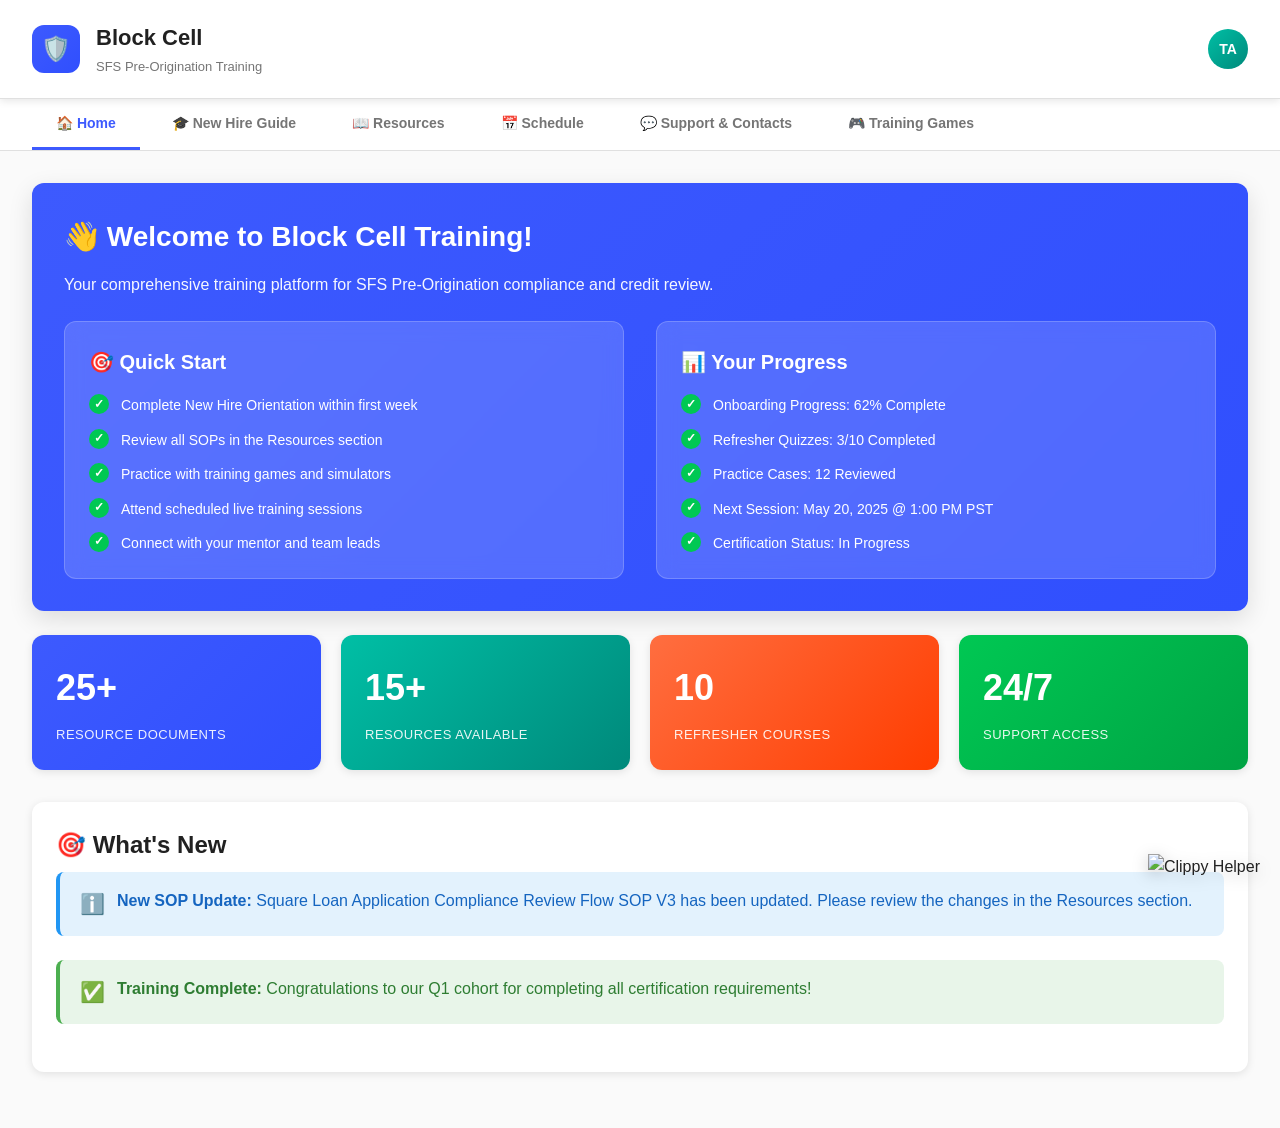
==== commit 92a10d0c: "Remove Training Modules section - non-functional" ====
--- a/index.html
+++ b/index.html
@@ -696,7 +696,6 @@
   <div class="nav-content">
     <button class="nav-btn active" data-section="home">🏠 Home</button>
     <button class="nav-btn" data-section="newhire">🎓 New Hire Guide</button>
-    <button class="nav-btn" data-section="modules">📚 Training Modules</button>
     <button class="nav-btn" data-section="resources">📖 Resources</button>
     <button class="nav-btn" data-section="schedule">📅 Schedule</button>
     <button class="nav-btn" data-section="support">💬 Support & Contacts</button>
@@ -728,7 +727,7 @@
         <div class="spotlight-card">
           <h3>📊 Your Progress</h3>
           <ul class="spotlight-list">
-            <li>Training Modules: 5/8 Completed</li>
+            <li>Onboarding Progress: 62% Complete</li>
             <li>Refresher Quizzes: 3/10 Completed</li>
             <li>Practice Cases: 12 Reviewed</li>
             <li>Next Session: May 20, 2025 @ 1:00 PM PST</li>
@@ -740,8 +739,8 @@
 
     <div class="stats-grid">
       <div class="stat-card">
-        <div class="stat-value">8</div>
-        <div class="stat-label">Training Modules</div>
+        <div class="stat-value">25+</div>
+        <div class="stat-label">Resource Documents</div>
       </div>
       <div class="stat-card secondary">
         <div class="stat-value">15+</div>
@@ -873,152 +872,6 @@
           <input type="checkbox" style="width: 20px; height: 20px; cursor: pointer;">
           <span>Pass certification assessment (90% or higher)</span>
         </label>
-      </div>
-    </div>
-  </div>
-
-  <!-- TRAINING MODULES SECTION -->
-  <div id="modules" class="section">
-    <div class="card">
-      <h2>📚 Training Modules</h2>
-      <p>Complete all modules to become a certified compliance reviewer. Each module includes videos, readings, and quizzes.</p>
-    </div>
-
-    <div class="modules-grid">
-      <div class="module-card">
-        <div class="module-header">
-          <div class="module-icon">🆔</div>
-          <div>
-            <div class="module-title">Identity Verification (IDV)</div>
-            <div class="module-desc">Master identity verification procedures</div>
-          </div>
-        </div>
-        <div class="progress-bar">
-          <div class="progress-fill" style="width: 100%"></div>
-        </div>
-        <div class="module-footer">
-          <span>⏱️ 45 min</span>
-          <span class="badge badge-completed">Completed</span>
-        </div>
-      </div>
-
-      <div class="module-card">
-        <div class="module-header">
-          <div class="module-icon">🔢</div>
-          <div>
-            <div class="module-title">TIN Verification & Matching</div>
-            <div class="module-desc">Learn TIN validation procedures</div>
-          </div>
-        </div>
-        <div class="progress-bar">
-          <div class="progress-fill" style="width: 100%"></div>
-        </div>
-        <div class="module-footer">
-          <span>⏱️ 50 min</span>
-          <span class="badge badge-completed">Completed</span>
-        </div>
-      </div>
-
-      <div class="module-card">
-        <div class="module-header">
-          <div class="module-icon">🏦</div>
-          <div>
-            <div class="module-title">Bank Statement Review</div>
-            <div class="module-desc">Validate bank statements correctly</div>
-          </div>
-        </div>
-        <div class="progress-bar">
-          <div class="progress-fill" style="width: 100%"></div>
-        </div>
-        <div class="module-footer">
-          <span>⏱️ 40 min</span>
-          <span class="badge badge-completed">Completed</span>
-        </div>
-      </div>
-
-      <div class="module-card">
-        <div class="module-header">
-          <div class="module-icon">⚠️</div>
-          <div>
-            <div class="module-title">Adverse Action Notices</div>
-            <div class="module-desc">Handle rejections and notifications</div>
-          </div>
-        </div>
-        <div class="progress-bar">
-          <div class="progress-fill" style="width: 65%"></div>
-        </div>
-        <div class="module-footer">
-          <span>⏱️ 35 min</span>
-          <span class="badge badge-progress">In Progress</span>
-        </div>
-      </div>
-
-      <div class="module-card">
-        <div class="module-header">
-          <div class="module-icon">🏢</div>
-          <div>
-            <div class="module-title">SMLLC Procedures</div>
-            <div class="module-desc">Single Member LLC verification</div>
-          </div>
-        </div>
-        <div class="progress-bar">
-          <div class="progress-fill" style="width: 100%"></div>
-        </div>
-        <div class="module-footer">
-          <span>⏱️ 30 min</span>
-          <span class="badge badge-completed">Completed</span>
-        </div>
-      </div>
-
-      <div class="module-card">
-        <div class="module-header">
-          <div class="module-icon">📄</div>
-          <div>
-            <div class="module-title">Document Requirements</div>
-            <div class="module-desc">Understand acceptable documentation</div>
-          </div>
-        </div>
-        <div class="progress-bar">
-          <div class="progress-fill" style="width: 0%"></div>
-        </div>
-        <div class="module-footer">
-          <span>⏱️ 55 min</span>
-          <span class="badge badge-locked">Locked</span>
-        </div>
-      </div>
-
-      <div class="module-card">
-        <div class="module-header">
-          <div class="module-icon">🚨</div>
-          <div>
-            <div class="module-title">Case Escalation Protocols</div>
-            <div class="module-desc">When and how to escalate cases</div>
-          </div>
-        </div>
-        <div class="progress-bar">
-          <div class="progress-fill" style="width: 0%"></div>
-        </div>
-        <div class="module-footer">
-          <span>⏱️ 25 min</span>
-          <span class="badge badge-locked">Locked</span>
-        </div>
-      </div>
-
-      <div class="module-card">
-        <div class="module-header">
-          <div class="module-icon">🔄</div>
-          <div>
-            <div class="module-title">Compliance Review Workflow</div>
-            <div class="module-desc">End-to-end review process</div>
-          </div>
-        </div>
-        <div class="progress-bar">
-          <div class="progress-fill" style="width: 0%"></div>
-        </div>
-        <div class="module-footer">
-          <span>⏱️ 60 min</span>
-          <span class="badge badge-locked">Locked</span>
-        </div>
       </div>
     </div>
   </div>
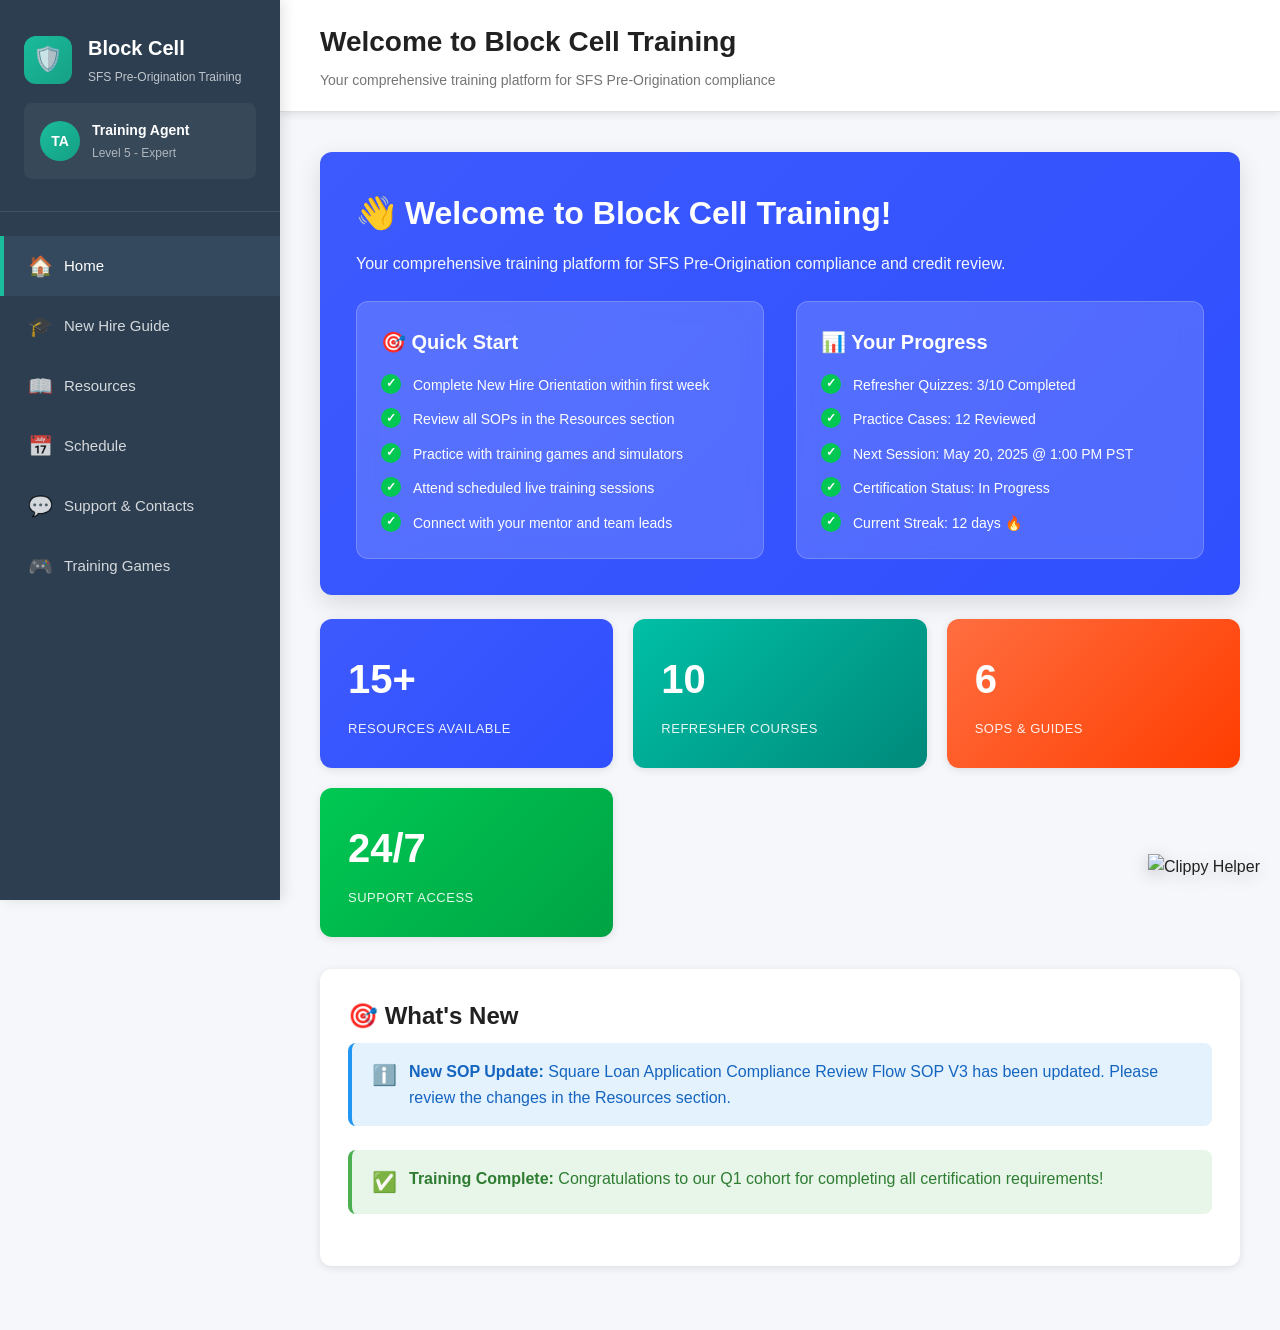
==== commit f4d14989: "Update: Left sidebar navigation with professional dark theme Changes: - Moved navigation to left sid" ====
--- a/index.html
+++ b/index.html
@@ -12,8 +12,11 @@
   --accent: #FF6E40;
   --text-dark: #212121;
   --text-light: #757575;
-  --bg-light: #FAFAFA;
+  --bg-light: #F5F7FA;
   --bg-white: #FFFFFF;
+  --sidebar-bg: #2C3E50;
+  --sidebar-hover: #34495E;
+  --sidebar-active: #1ABC9C;
   --border: #E0E0E0;
   --success: #00C853;
   --warning: #FFD600;
@@ -33,6 +36,138 @@
   background: var(--bg-light);
   color: var(--text-dark);
   line-height: 1.6;
+  display: flex;
+  min-height: 100vh;
+}
+
+/* Sidebar Navigation */
+.sidebar {
+  width: 280px;
+  background: var(--sidebar-bg);
+  color: white;
+  position: fixed;
+  left: 0;
+  top: 0;
+  height: 100vh;
+  overflow-y: auto;
+  box-shadow: 4px 0 12px rgba(0,0,0,0.1);
+  z-index: 100;
+}
+
+.sidebar-header {
+  padding: 32px 24px;
+  border-bottom: 1px solid rgba(255,255,255,0.1);
+}
+
+.logo {
+  display: flex;
+  align-items: center;
+  gap: 16px;
+  margin-bottom: 16px;
+}
+
+.logo-icon {
+  width: 48px;
+  height: 48px;
+  background: linear-gradient(135deg, var(--sidebar-active), #16A085);
+  border-radius: 12px;
+  display: flex;
+  align-items: center;
+  justify-content: center;
+  font-size: 24px;
+}
+
+.logo-text h1 {
+  font-size: 20px;
+  font-weight: 700;
+  color: white;
+  margin-bottom: 4px;
+}
+
+.logo-text p {
+  font-size: 12px;
+  color: rgba(255,255,255,0.7);
+  font-weight: 500;
+}
+
+.user-section {
+  display: flex;
+  align-items: center;
+  gap: 12px;
+  padding: 16px;
+  background: rgba(255,255,255,0.05);
+  border-radius: 8px;
+}
+
+.user-avatar {
+  width: 40px;
+  height: 40px;
+  border-radius: 50%;
+  background: linear-gradient(135deg, var(--sidebar-active), #16A085);
+  display: flex;
+  align-items: center;
+  justify-content: center;
+  color: white;
+  font-weight: 600;
+  font-size: 14px;
+}
+
+.user-info {
+  flex: 1;
+}
+
+.user-info h3 {
+  font-size: 14px;
+  font-weight: 600;
+  color: white;
+  margin-bottom: 2px;
+}
+
+.user-info p {
+  font-size: 12px;
+  color: rgba(255,255,255,0.6);
+}
+
+/* Sidebar Navigation */
+.sidebar-nav {
+  padding: 24px 0;
+}
+
+.nav-item {
+  padding: 14px 24px;
+  display: flex;
+  align-items: center;
+  gap: 12px;
+  color: rgba(255,255,255,0.8);
+  cursor: pointer;
+  transition: all 0.2s;
+  border-left: 4px solid transparent;
+  font-size: 15px;
+  font-weight: 500;
+}
+
+.nav-item:hover {
+  background: var(--sidebar-hover);
+  color: white;
+}
+
+.nav-item.active {
+  background: var(--sidebar-hover);
+  color: white;
+  border-left-color: var(--sidebar-active);
+}
+
+.nav-icon {
+  font-size: 20px;
+  width: 24px;
+  text-align: center;
+}
+
+/* Main Content Area */
+.main-content {
+  margin-left: 280px;
+  flex: 1;
+  min-height: 100vh;
 }
 
 /* Header */
@@ -41,115 +176,27 @@
   border-bottom: 1px solid var(--border);
   position: sticky;
   top: 0;
-  z-index: 100;
+  z-index: 50;
   box-shadow: var(--shadow);
-}
-
-.header-content {
-  max-width: 1400px;
-  margin: 0 auto;
-  padding: 20px 32px;
-  display: flex;
-  justify-content: space-between;
-  align-items: center;
-}
-
-.logo {
-  display: flex;
-  align-items: center;
-  gap: 16px;
-}
-
-.logo-icon {
-  width: 48px;
-  height: 48px;
-  background: linear-gradient(135deg, var(--primary), var(--primary-dark));
-  border-radius: 12px;
-  display: flex;
-  align-items: center;
-  justify-content: center;
-  font-size: 24px;
-  color: white;
-}
-
-.logo-text h1 {
-  font-size: 22px;
+  padding: 20px 40px;
+}
+
+.header h2 {
+  font-size: 28px;
   font-weight: 700;
   color: var(--text-dark);
-  margin-bottom: 2px;
-}
-
-.logo-text p {
-  font-size: 13px;
+}
+
+.header p {
+  font-size: 14px;
   color: var(--text-light);
-  font-weight: 500;
-}
-
-.user-section {
-  display: flex;
-  align-items: center;
-  gap: 16px;
-}
-
-.user-avatar {
-  width: 40px;
-  height: 40px;
-  border-radius: 50%;
-  background: linear-gradient(135deg, var(--secondary), #00897B);
-  display: flex;
-  align-items: center;
-  justify-content: center;
-  color: white;
-  font-weight: 600;
-  font-size: 14px;
-}
-
-/* Navigation */
-.nav {
-  background: var(--bg-white);
-  border-bottom: 1px solid var(--border);
-}
-
-.nav-content {
+  margin-top: 4px;
+}
+
+/* Container */
+.container {
+  padding: 40px;
   max-width: 1400px;
-  margin: 0 auto;
-  padding: 0 32px;
-  display: flex;
-  gap: 8px;
-  overflow-x: auto;
-}
-
-.nav-btn {
-  padding: 16px 24px;
-  border: none;
-  background: transparent;
-  color: var(--text-light);
-  font-size: 14px;
-  font-weight: 600;
-  cursor: pointer;
-  border-bottom: 3px solid transparent;
-  transition: all 0.2s;
-  white-space: nowrap;
-  display: flex;
-  align-items: center;
-  gap: 8px;
-}
-
-.nav-btn:hover {
-  color: var(--primary);
-  background: rgba(61, 90, 254, 0.05);
-}
-
-.nav-btn.active {
-  color: var(--primary);
-  border-bottom-color: var(--primary);
-}
-
-/* Main Content */
-.container {
-  max-width: 1400px;
-  margin: 0 auto;
-  padding: 32px;
 }
 
 .section {
@@ -170,7 +217,7 @@
 .card {
   background: var(--bg-white);
   border-radius: 12px;
-  padding: 24px;
+  padding: 28px;
   box-shadow: var(--shadow);
   margin-bottom: 24px;
 }
@@ -200,13 +247,13 @@
   background: linear-gradient(135deg, var(--primary), var(--primary-dark));
   color: white;
   border-radius: 12px;
-  padding: 32px;
+  padding: 36px;
   margin-bottom: 24px;
   box-shadow: var(--shadow-lg);
 }
 
 .spotlight-banner h2 {
-  font-size: 28px;
+  font-size: 32px;
   margin-bottom: 12px;
   color: white;
 }
@@ -265,7 +312,7 @@
 /* Contact Cards */
 .contact-grid {
   display: grid;
-  grid-template-columns: repeat(auto-fit, minmax(300px, 1fr));
+  grid-template-columns: repeat(auto-fit, minmax(320px, 1fr));
   gap: 20px;
   margin-top: 24px;
 }
@@ -338,7 +385,7 @@
 /* Resource Grid */
 .resource-grid {
   display: grid;
-  grid-template-columns: repeat(auto-fit, minmax(350px, 1fr));
+  grid-template-columns: repeat(auto-fit, minmax(380px, 1fr));
   gap: 24px;
   margin-top: 24px;
 }
@@ -416,7 +463,7 @@
 /* Stats Grid */
 .stats-grid {
   display: grid;
-  grid-template-columns: repeat(auto-fit, minmax(200px, 1fr));
+  grid-template-columns: repeat(auto-fit, minmax(220px, 1fr));
   gap: 20px;
   margin-bottom: 32px;
 }
@@ -425,7 +472,7 @@
   background: linear-gradient(135deg, var(--primary), var(--primary-dark));
   color: white;
   border-radius: 12px;
-  padding: 24px;
+  padding: 28px;
   box-shadow: var(--shadow);
 }
 
@@ -442,7 +489,7 @@
 }
 
 .stat-value {
-  font-size: 36px;
+  font-size: 40px;
   font-weight: 700;
   margin-bottom: 8px;
 }
@@ -452,6 +499,80 @@
   opacity: 0.9;
   text-transform: uppercase;
   letter-spacing: 0.5px;
+}
+
+/* Alert Box */
+.alert {
+  padding: 16px 20px;
+  border-radius: 8px;
+  margin-bottom: 24px;
+  display: flex;
+  align-items: flex-start;
+  gap: 12px;
+}
+
+.alert-info {
+  background: #E3F2FD;
+  border-left: 4px solid #2196F3;
+  color: #1565C0;
+}
+
+.alert-success {
+  background: #E8F5E9;
+  border-left: 4px solid #4CAF50;
+  color: #2E7D32;
+}
+
+.alert-warning {
+  background: #FFF3E0;
+  border-left: 4px solid #FF9800;
+  color: #E65100;
+}
+
+.alert-icon {
+  font-size: 20px;
+}
+
+/* Responsive */
+@media (max-width: 1024px) {
+  .sidebar {
+    width: 240px;
+  }
+  
+  .main-content {
+    margin-left: 240px;
+  }
+  
+  .spotlight-content {
+    grid-template-columns: 1fr;
+  }
+}
+
+@media (max-width: 768px) {
+  .sidebar {
+    transform: translateX(-100%);
+    transition: transform 0.3s;
+  }
+  
+  .sidebar.open {
+    transform: translateX(0);
+  }
+  
+  .main-content {
+    margin-left: 0;
+  }
+  
+  .container {
+    padding: 20px;
+  }
+  
+  .header {
+    padding: 16px 20px;
+  }
+  
+  .resource-grid {
+    grid-template-columns: 1fr;
+  }
 }
 
 /* Buttons */
@@ -479,205 +600,13 @@
   transform: translateY(-2px);
   box-shadow: var(--shadow);
 }
-
-.btn-secondary {
-  background: var(--bg-light);
-  color: var(--text-dark);
-  border: 1px solid var(--border);
-}
-
-.btn-secondary:hover {
-  background: #E8EAF6;
-}
-
-/* Calendar */
-.calendar-container {
-  background: var(--bg-white);
-  border-radius: 12px;
-  padding: 24px;
-  box-shadow: var(--shadow);
-}
-
-.calendar-header {
-  display: flex;
-  justify-content: space-between;
-  align-items: center;
-  margin-bottom: 24px;
-}
-
-.calendar-nav {
-  display: flex;
-  gap: 12px;
-}
-
-.calendar-nav button {
-  width: 36px;
-  height: 36px;
-  border-radius: 8px;
-  border: none;
-  background: var(--primary);
-  color: white;
-  cursor: pointer;
-  font-size: 18px;
-  transition: all 0.2s;
-}
-
-.calendar-nav button:hover {
-  background: var(--primary-dark);
-}
-
-/* Responsive */
-@media (max-width: 768px) {
-  .header-content {
-    padding: 16px;
-  }
-  
-  .container {
-    padding: 16px;
-  }
-  
-  .spotlight-content {
-    grid-template-columns: 1fr;
-  }
-  
-  .nav-content {
-    padding: 0 16px;
-  }
-  
-  .resource-grid {
-    grid-template-columns: 1fr;
-  }
-}
-
-/* Alert Box */
-.alert {
-  padding: 16px 20px;
-  border-radius: 8px;
-  margin-bottom: 24px;
-  display: flex;
-  align-items: flex-start;
-  gap: 12px;
-}
-
-.alert-info {
-  background: #E3F2FD;
-  border-left: 4px solid #2196F3;
-  color: #1565C0;
-}
-
-.alert-success {
-  background: #E8F5E9;
-  border-left: 4px solid #4CAF50;
-  color: #2E7D32;
-}
-
-.alert-warning {
-  background: #FFF3E0;
-  border-left: 4px solid #FF9800;
-  color: #E65100;
-}
-
-.alert-icon {
-  font-size: 20px;
-}
-
-/* Module Cards */
-.modules-grid {
-  display: grid;
-  grid-template-columns: repeat(auto-fill, minmax(320px, 1fr));
-  gap: 24px;
-  margin-top: 24px;
-}
-
-.module-card {
-  background: var(--bg-white);
-  border-radius: 12px;
-  padding: 24px;
-  box-shadow: var(--shadow);
-  border-top: 4px solid var(--primary);
-  transition: all 0.3s;
-  cursor: pointer;
-}
-
-.module-card:hover {
-  box-shadow: var(--shadow-lg);
-  transform: translateY(-4px);
-}
-
-.module-header {
-  display: flex;
-  align-items: center;
-  gap: 16px;
-  margin-bottom: 16px;
-}
-
-.module-icon {
-  font-size: 32px;
-}
-
-.module-title {
-  font-size: 18px;
-  font-weight: 600;
-  color: var(--text-dark);
-  margin-bottom: 4px;
-}
-
-.module-desc {
-  font-size: 13px;
-  color: var(--text-light);
-}
-
-.progress-bar {
-  background: var(--bg-light);
-  height: 8px;
-  border-radius: 4px;
-  overflow: hidden;
-  margin: 16px 0;
-}
-
-.progress-fill {
-  background: linear-gradient(90deg, var(--primary), var(--primary-dark));
-  height: 100%;
-  transition: width 0.6s ease;
-}
-
-.module-footer {
-  display: flex;
-  justify-content: space-between;
-  align-items: center;
-  margin-top: 16px;
-  font-size: 13px;
-  color: var(--text-light);
-}
-
-.badge {
-  padding: 4px 12px;
-  border-radius: 12px;
-  font-size: 12px;
-  font-weight: 600;
-}
-
-.badge-completed {
-  background: #E8F5E9;
-  color: #2E7D32;
-}
-
-.badge-progress {
-  background: #FFF3E0;
-  color: #E65100;
-}
-
-.badge-locked {
-  background: var(--bg-light);
-  color: var(--text-light);
-}
 </style>
 </head>
 <body>
 
-<!-- Header -->
-<header class="header">
-  <div class="header-content">
+<!-- Sidebar Navigation -->
+<div class="sidebar">
+  <div class="sidebar-header">
     <div class="logo">
       <div class="logo-icon">🛡️</div>
       <div class="logo-text">
@@ -687,735 +616,757 @@
     </div>
     <div class="user-section">
       <div class="user-avatar">TA</div>
+      <div class="user-info">
+        <h3>Training Agent</h3>
+        <p>Level 5 - Expert</p>
+      </div>
     </div>
   </div>
-</header>
-
-<!-- Navigation -->
-<nav class="nav">
-  <div class="nav-content">
-    <button class="nav-btn active" data-section="home">🏠 Home</button>
-    <button class="nav-btn" data-section="newhire">🎓 New Hire Guide</button>
-    <button class="nav-btn" data-section="resources">📖 Resources</button>
-    <button class="nav-btn" data-section="schedule">📅 Schedule</button>
-    <button class="nav-btn" data-section="support">💬 Support & Contacts</button>
-    <button class="nav-btn" data-section="games">🎮 Training Games</button>
+  
+  <nav class="sidebar-nav">
+    <div class="nav-item active" data-section="home">
+      <span class="nav-icon">🏠</span>
+      <span>Home</span>
+    </div>
+    <div class="nav-item" data-section="newhire">
+      <span class="nav-icon">🎓</span>
+      <span>New Hire Guide</span>
+    </div>
+    <div class="nav-item" data-section="resources">
+      <span class="nav-icon">📖</span>
+      <span>Resources</span>
+    </div>
+    <div class="nav-item" data-section="schedule">
+      <span class="nav-icon">📅</span>
+      <span>Schedule</span>
+    </div>
+    <div class="nav-item" data-section="support">
+      <span class="nav-icon">💬</span>
+      <span>Support & Contacts</span>
+    </div>
+    <div class="nav-item" data-section="games">
+      <span class="nav-icon">🎮</span>
+      <span>Training Games</span>
+    </div>
+  </nav>
+</div>
+
+<!-- Main Content -->
+<div class="main-content">
+  <div class="header">
+    <h2 id="page-title">Welcome to Block Cell Training</h2>
+    <p id="page-subtitle">Your comprehensive training platform for SFS Pre-Origination compliance</p>
   </div>
-</nav>
-
-<!-- Main Container -->
-<div class="container">
   
-  <!-- HOME SECTION -->
-  <div id="home" class="section active">
-    <div class="spotlight-banner">
-      <h2>👋 Welcome to Block Cell Training!</h2>
-      <p style="font-size: 16px; opacity: 0.95; margin-bottom: 24px;">Your comprehensive training platform for SFS Pre-Origination compliance and credit review.</p>
-      
-      <div class="spotlight-content">
-        <div class="spotlight-card">
-          <h3>🎯 Quick Start</h3>
-          <ul class="spotlight-list">
-            <li>Complete New Hire Orientation within first week</li>
-            <li>Review all SOPs in the Resources section</li>
-            <li>Practice with training games and simulators</li>
-            <li>Attend scheduled live training sessions</li>
-            <li>Connect with your mentor and team leads</li>
+  <div class="container">
+    
+    <!-- HOME SECTION -->
+    <div id="home" class="section active">
+      <div class="spotlight-banner">
+        <h2>👋 Welcome to Block Cell Training!</h2>
+        <p style="font-size: 16px; opacity: 0.95; margin-bottom: 24px;">Your comprehensive training platform for SFS Pre-Origination compliance and credit review.</p>
+        
+        <div class="spotlight-content">
+          <div class="spotlight-card">
+            <h3>🎯 Quick Start</h3>
+            <ul class="spotlight-list">
+              <li>Complete New Hire Orientation within first week</li>
+              <li>Review all SOPs in the Resources section</li>
+              <li>Practice with training games and simulators</li>
+              <li>Attend scheduled live training sessions</li>
+              <li>Connect with your mentor and team leads</li>
+            </ul>
+          </div>
+          
+          <div class="spotlight-card">
+            <h3>📊 Your Progress</h3>
+            <ul class="spotlight-list">
+              <li>Refresher Quizzes: 3/10 Completed</li>
+              <li>Practice Cases: 12 Reviewed</li>
+              <li>Next Session: May 20, 2025 @ 1:00 PM PST</li>
+              <li>Certification Status: In Progress</li>
+              <li>Current Streak: 12 days 🔥</li>
+            </ul>
+          </div>
+        </div>
+      </div>
+
+      <div class="stats-grid">
+        <div class="stat-card">
+          <div class="stat-value">15+</div>
+          <div class="stat-label">Resources Available</div>
+        </div>
+        <div class="stat-card secondary">
+          <div class="stat-value">10</div>
+          <div class="stat-label">Refresher Courses</div>
+        </div>
+        <div class="stat-card accent">
+          <div class="stat-value">6</div>
+          <div class="stat-label">SOPs & Guides</div>
+        </div>
+        <div class="stat-card success">
+          <div class="stat-value">24/7</div>
+          <div class="stat-label">Support Access</div>
+        </div>
+      </div>
+
+      <div class="card">
+        <h2>🎯 What's New</h2>
+        <div class="alert alert-info">
+          <span class="alert-icon">ℹ️</span>
+          <div>
+            <strong>New SOP Update:</strong> Square Loan Application Compliance Review Flow SOP V3 has been updated. Please review the changes in the Resources section.
+          </div>
+        </div>
+        <div class="alert alert-success">
+          <span class="alert-icon">✅</span>
+          <div>
+            <strong>Training Complete:</strong> Congratulations to our Q1 cohort for completing all certification requirements!
+          </div>
+        </div>
+      </div>
+    </div>
+
+    <!-- NEW HIRE GUIDE SECTION -->
+    <div id="newhire" class="section">
+      <div class="card">
+        <h2>🎓 New Hire Onboarding Guide</h2>
+        <p style="margin-bottom: 24px;">Welcome to the team! This guide will help you get started with your first 30 days at Block Cell.</p>
+        
+        <div class="alert alert-info">
+          <span class="alert-icon">💡</span>
+          <div>
+            <strong>Pro Tip:</strong> Complete all Week 1 modules before attending your first live training session. This will help you get the most out of the interactive portions.
+          </div>
+        </div>
+      </div>
+
+      <div class="card">
+        <h3>📅 30-Day Onboarding Timeline</h3>
+        
+        <div style="margin-top: 24px;">
+          <h4 style="color: var(--primary); margin-bottom: 16px;">Week 1: Fundamentals</h4>
+          <ul style="list-style: none; display: flex; flex-direction: column; gap: 12px; margin-bottom: 32px;">
+            <li style="padding: 16px; background: var(--bg-light); border-radius: 8px; border-left: 4px solid var(--primary);">
+              <strong>Day 1-2:</strong> New Hire Orientation & System Access Setup
+              <div style="font-size: 13px; color: var(--text-light); margin-top: 4px;">Complete HR onboarding, set up accounts, meet your team</div>
+            </li>
+            <li style="padding: 16px; background: var(--bg-light); border-radius: 8px; border-left: 4px solid var(--primary);">
+              <strong>Day 3-4:</strong> SOP Overview & IDV Fundamentals
+              <div style="font-size: 13px; color: var(--text-light); margin-top: 4px;">Read compliance SOPs, complete IDV training module</div>
+            </li>
+            <li style="padding: 16px; background: var(--bg-light); border-radius: 8px; border-left: 4px solid var(--primary);">
+              <strong>Day 5:</strong> TIN Verification Workshop
+              <div style="font-size: 13px; color: var(--text-light); margin-top: 4px;">Live training session on TIN validation procedures</div>
+            </li>
           </ul>
-        </div>
-        
-        <div class="spotlight-card">
-          <h3>📊 Your Progress</h3>
-          <ul class="spotlight-list">
-            <li>Onboarding Progress: 62% Complete</li>
-            <li>Refresher Quizzes: 3/10 Completed</li>
-            <li>Practice Cases: 12 Reviewed</li>
-            <li>Next Session: May 20, 2025 @ 1:00 PM PST</li>
-            <li>Certification Status: In Progress</li>
+
+          <h4 style="color: var(--secondary); margin-bottom: 16px;">Week 2: Core Skills</h4>
+          <ul style="list-style: none; display: flex; flex-direction: column; gap: 12px; margin-bottom: 32px;">
+            <li style="padding: 16px; background: var(--bg-light); border-radius: 8px; border-left: 4px solid var(--secondary);">
+              <strong>Day 6-8:</strong> Bank Statement Review & Document Verification
+              <div style="font-size: 13px; color: var(--text-light); margin-top: 4px;">Learn to validate bank statements and authenticate documents</div>
+            </li>
+            <li style="padding: 16px; background: var(--bg-light); border-radius: 8px; border-left: 4px solid var(--secondary);">
+              <strong>Day 9-10:</strong> Adverse Actions & SMLLC Procedures
+              <div style="font-size: 13px; color: var(--text-light); margin-top: 4px;">Master decline procedures and single-member LLC handling</div>
+            </li>
           </ul>
+
+          <h4 style="color: var(--accent); margin-bottom: 16px;">Week 3: Advanced Topics</h4>
+          <ul style="list-style: none; display: flex; flex-direction: column; gap: 12px; margin-bottom: 32px;">
+            <li style="padding: 16px; background: var(--bg-light); border-radius: 8px; border-left: 4px solid var(--accent);">
+              <strong>Day 11-15:</strong> Credit Risk Assessment & Manual Review
+              <div style="font-size: 13px; color: var(--text-light); margin-top: 4px;">Shadow experienced agents, review real cases with supervision</div>
+            </li>
+          </ul>
+
+          <h4 style="color: var(--success); margin-bottom: 16px;">Week 4: Certification</h4>
+          <ul style="list-style: none; display: flex; flex-direction: column; gap: 12px;">
+            <li style="padding: 16px; background: var(--bg-light); border-radius: 8px; border-left: 4px solid var(--success);">
+              <strong>Day 16-20:</strong> Practice Cases & Scenario Training
+              <div style="font-size: 13px; color: var(--text-light); margin-top: 4px;">Complete practice scenarios, take quizzes, review feedback</div>
+            </li>
+            <li style="padding: 16px; background: var(--bg-light); border-radius: 8px; border-left: 4px solid var(--success);">
+              <strong>Day 21-30:</strong> Final Assessment & Certification
+              <div style="font-size: 13px; color: var(--text-light); margin-top: 4px;">Complete certification exam, begin handling live cases with oversight</div>
+            </li>
+          </ul>
+        </div>
+      </div>
+
+      <div class="card">
+        <h3>✅ New Hire Checklist</h3>
+        <div style="margin-top: 16px; display: flex; flex-direction: column; gap: 12px;">
+          <label style="display: flex; align-items: center; gap: 12px; padding: 12px; background: var(--bg-light); border-radius: 8px; cursor: pointer;">
+            <input type="checkbox" style="width: 20px; height: 20px; cursor: pointer;">
+            <span>Complete HR onboarding and system access setup</span>
+          </label>
+          <label style="display: flex; align-items: center; gap: 12px; padding: 12px; background: var(--bg-light); border-radius: 8px; cursor: pointer;">
+            <input type="checkbox" style="width: 20px; height: 20px; cursor: pointer;">
+            <span>Read all SOPs in Resources section</span>
+          </label>
+          <label style="display: flex; align-items: center; gap: 12px; padding: 12px; background: var(--bg-light); border-radius: 8px; cursor: pointer;">
+            <input type="checkbox" style="width: 20px; height: 20px; cursor: pointer;">
+            <span>Attend all scheduled live training sessions</span>
+          </label>
+          <label style="display: flex; align-items: center; gap: 12px; padding: 12px; background: var(--bg-light); border-radius: 8px; cursor: pointer;">
+            <input type="checkbox" style="width: 20px; height: 20px; cursor: pointer;">
+            <span>Complete practice scenarios and quizzes</span>
+          </label>
+          <label style="display: flex; align-items: center; gap: 12px; padding: 12px; background: var(--bg-light); border-radius: 8px; cursor: pointer;">
+            <input type="checkbox" style="width: 20px; height: 20px; cursor: pointer;">
+            <span>Meet with mentor and team lead</span>
+          </label>
+          <label style="display: flex; align-items: center; gap: 12px; padding: 12px; background: var(--bg-light); border-radius: 8px; cursor: pointer;">
+            <input type="checkbox" style="width: 20px; height: 20px; cursor: pointer;">
+            <span>Pass certification assessment (90% or higher)</span>
+          </label>
         </div>
       </div>
     </div>
 
-    <div class="stats-grid">
-      <div class="stat-card">
-        <div class="stat-value">25+</div>
-        <div class="stat-label">Resource Documents</div>
-      </div>
-      <div class="stat-card secondary">
-        <div class="stat-value">15+</div>
-        <div class="stat-label">Resources Available</div>
-      </div>
-      <div class="stat-card accent">
-        <div class="stat-value">10</div>
-        <div class="stat-label">Refresher Courses</div>
-      </div>
-      <div class="stat-card success">
-        <div class="stat-value">24/7</div>
-        <div class="stat-label">Support Access</div>
+    <!-- RESOURCES SECTION -->
+    <div id="resources" class="section">
+      <div class="card">
+        <h2>📖 Training Resources</h2>
+        <p>Access all SOPs, refreshers, tools, and reference materials you need for compliance review.</p>
+      </div>
+
+      <div class="resource-grid">
+        <div class="resource-card">
+          <h3>📖 Standard Operating Procedures (SOPs)</h3>
+          <ul class="resource-list">
+            <li>
+              <a href="https://blockcell.sqprod.co/sites/sfs-pre-orig-training/" target="_blank" class="resource-link">SFS Square Loan Manual Review Credit Operations SOP V2</a>
+            </li>
+            <li>
+              <a href="https://blockcell.sqprod.co/sites/sfs-pre-orig-training/" target="_blank" class="resource-link">Square Loan Application Compliance Review Flow SOP V3</a>
+            </li>
+            <li>
+              <a href="https://blockcell.sqprod.co/sites/sfs-pre-orig-training/" target="_blank" class="resource-link">Square Loans Revised Offers SOP V2</a>
+            </li>
+            <li>
+              <a href="https://blockcell.sqprod.co/sites/sfs-pre-orig-training/" target="_blank" class="resource-link">Square Loan Eligibility Re-assessment SOP</a>
+            </li>
+            <li>
+              <a href="https://blockcell.sqprod.co/sites/sfs-pre-orig-training/" target="_blank" class="resource-link">SFS Square Loans | Credit Risk Escalation SOP</a>
+            </li>
+            <li>
+              <a href="https://blockcell.sqprod.co/sites/sfs-pre-orig-training/" target="_blank" class="resource-link">Short Term Loan (STL) Compliance Application Review</a>
+            </li>
+          </ul>
+        </div>
+
+        <div class="resource-card">
+          <h3>🔄 Refreshers & Quizzes</h3>
+          <ul class="resource-list">
+            <li>
+              <a href="https://docs.google.com/presentation/d/19vXDRnqEJLsxsaCNBwfEzis0drcACyMu74hngDR28RE/edit" target="_blank" class="resource-link">Linked Account Refresher</a>
+              <span class="resource-meta">Quiz: Evasion Quiz</span>
+            </li>
+            <li>
+              <a href="https://docs.google.com/presentation/d/1HkvJKYEQn6MQ-rvt6X5UnFYEusrubUU3Y08dRZKOT9w/edit" target="_blank" class="resource-link">CBD Refresher</a>
+              <span class="resource-meta">Quiz: CBD Quiz</span>
+            </li>
+            <li>
+              <a href="https://docs.google.com/presentation/d/1eMd_WAdkOyVNQicSP0FlG-TPTRJqSj9qo9zlkhUw6G4/edit" target="_blank" class="resource-link">Large Loan/Liens Refresher</a>
+              <span class="resource-meta"><a href="https://docs.google.com/forms/d/1AXvaukkwU5euZv6-ZmQF3f912DaHGqdGYL2bwpUc35o/edit" target="_blank" class="quiz-link">Lien Quiz</a></span>
+            </li>
+            <li>
+              <a href="https://docs.google.com/presentation/d/1GichqLIXPVVXWzQmabvgzEPsO4CbJxbeTSplb3_-rYg/edit" target="_blank" class="resource-link">Credit Risk Refresher</a>
+              <span class="resource-meta">Quiz: Credit Risk Quiz</span>
+            </li>
+            <li>
+              <a href="https://docs.google.com/presentation/d/1kbS7p5pB5d3zaqnD9Dwm9GfHdm8y0845--jK-ON1WfE/edit" target="_blank" class="resource-link">Seasonality Refresher</a>
+              <span class="resource-meta"><a href="https://docs.google.com/forms/d/10Ge9lWTAub3NzgbOasXq6eM0eD1VtY1x2uPUlJgRpDE/edit" target="_blank" class="quiz-link">Seasonality Quiz</a></span>
+            </li>
+            <li>
+              <a href="https://docs.google.com/presentation/d/1KtD5GlMa9CBkRwuFCCJvB2vWl3xkoe-L9x2fapEiU9Y/edit" target="_blank" class="resource-link">Adverse Account Activity Refresher</a>
+              <span class="resource-meta"><a href="https://docs.google.com/spreadsheets/d/1pjwYiIUHRoOjNRTSblBuCYhoBjLbMa1vUxjZgj9DC9Q/edit?resourcekey#gid=1291145689" target="_blank" class="quiz-link">Quiz Results</a></span>
+            </li>
+            <li>
+              <a href="https://docs.google.com/presentation/d/1hGgc83O_wRnu9JnvkAeLyWskMQbTon4-pi13hHI2_zY/edit" target="_blank" class="resource-link">Pre-Origination TOSV Refresher</a>
+              <span class="resource-meta">Quiz: TOSV Quiz</span>
+            </li>
+            <li>
+              <a href="https://docs.google.com/presentation/d/1TpRK8lmZWtTNUdy42bMQUG3sQup54eTwWMXuY6GYxN8/edit" target="_blank" class="resource-link">Escalation Pathways Refresher</a>
+            </li>
+          </ul>
+        </div>
+
+        <div class="resource-card">
+          <h3>🔍 Research & Verification Tools</h3>
+          <ul class="resource-list">
+            <li>
+              <a href="https://www.sos.ca.gov/business-programs/business-entities/search" target="_blank" class="resource-link">Secretary of State (SOS) Business Search</a>
+              <span class="resource-meta">Verify business registration and status</span>
+            </li>
+            <li>
+              <a href="https://regulator.sqprod.co" target="_blank" class="resource-link">Regulator - Merchant Lookup</a>
+              <span class="resource-meta">Internal merchant verification tool</span>
+            </li>
+            <li>
+              <a href="https://blockcell.sqprod.co/sites/sfs-pre-orig-training/" target="_blank" class="resource-link">AppOrchard - Application Review</a>
+              <span class="resource-meta">Application management system</span>
+            </li>
+            <li>
+              <a href="https://blockcell.sqprod.co/sites/sfs-pre-orig-training/" target="_blank" class="resource-link">Credit Risk Assessment Tools</a>
+              <span class="resource-meta">Risk evaluation resources</span>
+            </li>
+          </ul>
+        </div>
+
+        <div class="resource-card">
+          <h3>🎥 Video Tutorials</h3>
+          <ul class="resource-list">
+            <li>
+              <a href="#" class="resource-link">Manual Review Process Overview</a>
+              <span class="resource-meta">15 minutes • Introduction to review workflow</span>
+            </li>
+            <li>
+              <a href="#" class="resource-link">Compliance Review Best Practices</a>
+              <span class="resource-meta">20 minutes • Tips from top performers</span>
+            </li>
+            <li>
+              <a href="#" class="resource-link">Using Regulator & AppOrchard</a>
+              <span class="resource-meta">25 minutes • System navigation guide</span>
+            </li>
+            <li>
+              <a href="#" class="resource-link">Credit Risk Escalation Process</a>
+              <span class="resource-meta">18 minutes • When and how to escalate</span>
+            </li>
+          </ul>
+        </div>
+
+        <div class="resource-card">
+          <h3>📋 Quick Reference Guides</h3>
+          <ul class="resource-list">
+            <li>
+              <a href="#" class="resource-link">Manual Review Decision Matrix</a>
+              <span class="resource-meta">Flowchart for review decisions</span>
+            </li>
+            <li>
+              <a href="#" class="resource-link">Compliance Review Checklist</a>
+              <span class="resource-meta">Step-by-step review guide</span>
+            </li>
+            <li>
+              <a href="#" class="resource-link">Credit Risk Red Flags Guide</a>
+              <span class="resource-meta">Common warning signs</span>
+            </li>
+            <li>
+              <a href="#" class="resource-link">Escalation Flowchart</a>
+              <span class="resource-meta">Decision tree for escalations</span>
+            </li>
+            <li>
+              <a href="#" class="resource-link">Revised Offers Quick Guide</a>
+              <span class="resource-meta">Handling revised loan offers</span>
+            </li>
+            <li>
+              <a href="#" class="resource-link">FAQ - Common Review Scenarios</a>
+              <span class="resource-meta">Answers to frequent questions</span>
+            </li>
+          </ul>
+        </div>
+
+        <div class="resource-card">
+          <h3>🎓 Additional Training</h3>
+          <ul class="resource-list">
+            <li>
+              <a href="#" class="resource-link">Short Term Loans Training</a>
+              <span class="resource-meta">STL-specific procedures</span>
+            </li>
+            <li>
+              <a href="#" class="resource-link">Manual Risk Review Training for Square Loans</a>
+              <span class="resource-meta">Advanced risk assessment</span>
+            </li>
+          </ul>
+        </div>
       </div>
     </div>
 
-    <div class="card">
-      <h2>🎯 What's New</h2>
+    <!-- SCHEDULE SECTION -->
+    <div id="schedule" class="section">
+      <div class="card">
+        <h2>📅 Training Schedule</h2>
+        <p>View upcoming training sessions, refreshers, and important deadlines. All times are in PST.</p>
+      </div>
+
       <div class="alert alert-info">
-        <span class="alert-icon">ℹ️</span>
+        <span class="alert-icon">📅</span>
         <div>
-          <strong>New SOP Update:</strong> Square Loan Application Compliance Review Flow SOP V3 has been updated. Please review the changes in the Resources section.
-        </div>
-      </div>
+          <strong>Next Session:</strong> TIN Verification Workshop - May 21, 2025 @ 10:00 AM PST
+          <br><a href="https://calendar.google.com/calendar/u/0/r?cid=c_522e12f3a96c2d0193039d7df011aaf4299328eae771a53fe53473ce8a64b033@group.calendar.google.com" target="_blank" style="color: var(--primary); font-weight: 600;">Add to Google Calendar →</a>
+        </div>
+      </div>
+
+      <div class="resource-grid">
+        <div class="resource-card">
+          <h3>🎓 New Hire Training Sessions</h3>
+          <ul class="resource-list">
+            <li style="border-left: 4px solid var(--primary);">
+              <strong>Monday, May 19, 2025</strong><br>
+              <span style="font-size: 14px;">🎓 New Hire Orientation</span>
+              <span class="resource-meta">9:00 AM - 11:00 AM PST • Live Session</span>
+            </li>
+            <li style="border-left: 4px solid var(--primary);">
+              <strong>Tuesday, May 20, 2025</strong><br>
+              <span style="font-size: 14px;">📋 SOP Overview & IDV Fundamentals</span>
+              <span class="resource-meta">1:00 PM - 3:00 PM PST • Live Training</span>
+            </li>
+            <li style="border-left: 4px solid var(--primary);">
+              <strong>Wednesday, May 21, 2025</strong><br>
+              <span style="font-size: 14px;">🔢 TIN Verification Workshop</span>
+              <span class="resource-meta">10:00 AM - 12:00 PM PST • Workshop</span>
+            </li>
+            <li style="border-left: 4px solid var(--primary);">
+              <strong>Thursday, May 22, 2025</strong><br>
+              <span style="font-size: 14px;">🏦 Bank Statement Review Training</span>
+              <span class="resource-meta">2:00 PM - 4:00 PM PST • Live Training</span>
+            </li>
+            <li style="border-left: 4px solid var(--primary);">
+              <strong>Friday, May 23, 2025</strong><br>
+              <span style="font-size: 14px;">⚠️ Adverse Actions & SMLLC Procedures</span>
+              <span class="resource-meta">9:00 AM - 11:00 AM PST • Live Session</span>
+            </li>
+            <li style="border-left: 4px solid var(--warning);">
+              <strong>Monday, May 26, 2025</strong><br>
+              <span style="font-size: 14px;">🎮 Practice Scenarios & Case Studies</span>
+              <span class="resource-meta">Self-paced</span>
+            </li>
+            <li style="border-left: 4px solid var(--success);">
+              <strong>Friday, May 30, 2025</strong><br>
+              <span style="font-size: 14px;">✅ Final Assessment & Certification</span>
+              <span class="resource-meta">1:00 PM - 3:00 PM PST • Assessment</span>
+            </li>
+          </ul>
+        </div>
+
+        <div class="resource-card">
+          <h3>🔁 Refresher Training Sessions</h3>
+          <ul class="resource-list">
+            <li style="border-left: 4px solid var(--secondary);">
+              <strong>Wednesday, May 14, 2025</strong><br>
+              <span style="font-size: 14px;">📋 Q2 Policy Updates</span>
+              <span class="resource-meta">2:00 PM - 3:00 PM PST • Live Session</span>
+            </li>
+            <li style="border-left: 4px solid var(--secondary);">
+              <strong>Thursday, May 15, 2025</strong><br>
+              <span style="font-size: 14px;">🔍 Common Mistakes Review</span>
+              <span class="resource-meta">10:00 AM - 11:00 AM PST • Workshop</span>
+            </li>
+            <li style="border-left: 4px solid var(--secondary);">
+              <strong>Tuesday, May 20, 2025</strong><br>
+              <span style="font-size: 14px;">⚡ New SSP Templates Training</span>
+              <span class="resource-meta">3:00 PM - 4:00 PM PST • Live Training</span>
+            </li>
+            <li style="border-left: 4px solid var(--secondary);">
+              <strong>Friday, May 23, 2025</strong><br>
+              <span style="font-size: 14px;">🎯 Case Study Discussion</span>
+              <span class="resource-meta">1:00 PM - 2:30 PM PST • Discussion</span>
+            </li>
+            <li style="border-left: 4px solid var(--success);">
+              <strong>Monday, June 2, 2025</strong><br>
+              <span style="font-size: 14px;">✅ Q2 Refresher Assessment</span>
+              <span class="resource-meta">Self-paced (Due by June 6)</span>
+            </li>
+          </ul>
+        </div>
+      </div>
+    </div>
+
+    <!-- SUPPORT & CONTACTS SECTION -->
+    <div id="support" class="section">
+      <div class="card">
+        <h2>💬 Support & Contacts</h2>
+        <p>Need help? Here's who to reach out to for questions, support, and guidance.</p>
+      </div>
+
       <div class="alert alert-success">
-        <span class="alert-icon">✅</span>
-        <div>
-          <strong>Training Complete:</strong> Congratulations to our Q1 cohort for completing all certification requirements!
-        </div>
-      </div>
-    </div>
-  </div>
-
-  <!-- NEW HIRE GUIDE SECTION -->
-  <div id="newhire" class="section">
-    <div class="card">
-      <h2>🎓 New Hire Onboarding Guide</h2>
-      <p style="margin-bottom: 24px;">Welcome to the team! This guide will help you get started with your first 30 days at Block Cell.</p>
-      
-      <div class="alert alert-info">
         <span class="alert-icon">💡</span>
         <div>
-          <strong>Pro Tip:</strong> Complete all Week 1 modules before attending your first live training session. This will help you get the most out of the interactive portions.
-        </div>
-      </div>
-    </div>
-
-    <div class="card">
-      <h3>📅 30-Day Onboarding Timeline</h3>
-      
-      <div style="margin-top: 24px;">
-        <h4 style="color: var(--primary); margin-bottom: 16px;">Week 1: Fundamentals</h4>
-        <ul style="list-style: none; display: flex; flex-direction: column; gap: 12px; margin-bottom: 32px;">
-          <li style="padding: 16px; background: var(--bg-light); border-radius: 8px; border-left: 4px solid var(--primary);">
-            <strong>Day 1-2:</strong> New Hire Orientation & System Access Setup
-            <div style="font-size: 13px; color: var(--text-light); margin-top: 4px;">Complete HR onboarding, set up accounts, meet your team</div>
+          <strong>New Hires:</strong> Your assigned mentor will reach out within your first week. Don't hesitate to ask questions - we're here to help you succeed!
+        </div>
+      </div>
+
+      <div class="contact-grid">
+        <div class="contact-card">
+          <div class="contact-header">
+            <div class="contact-icon">👨‍💼</div>
+            <div class="contact-info">
+              <h4>Training Manager</h4>
+              <p>Overall training program</p>
+            </div>
+          </div>
+          <div class="contact-details">
+            <div class="contact-item">
+              <span class="contact-item-icon">📧</span>
+              <span>training@squareup.com</span>
+            </div>
+            <div class="contact-item">
+              <span class="contact-item-icon">💬</span>
+              <span>Slack: #sfs-training</span>
+            </div>
+            <div class="contact-item">
+              <span class="contact-item-icon">📞</span>
+              <span>Available: Mon-Fri, 9 AM - 5 PM PST</span>
+            </div>
+          </div>
+        </div>
+
+        <div class="contact-card">
+          <div class="contact-header">
+            <div class="contact-icon">🎓</div>
+            <div class="contact-info">
+              <h4>New Hire Coordinator</h4>
+              <p>Onboarding & first 30 days</p>
+            </div>
+          </div>
+          <div class="contact-details">
+            <div class="contact-item">
+              <span class="contact-item-icon">📧</span>
+              <span>newhire-support@squareup.com</span>
+            </div>
+            <div class="contact-item">
+              <span class="contact-item-icon">💬</span>
+              <span>Slack: #new-hire-support</span>
+            </div>
+            <div class="contact-item">
+              <span class="contact-item-icon">⏰</span>
+              <span>Response time: Within 4 hours</span>
+            </div>
+          </div>
+        </div>
+
+        <div class="contact-card">
+          <div class="contact-header">
+            <div class="contact-icon">👥</div>
+            <div class="contact-info">
+              <h4>Team Lead / Supervisor</h4>
+              <p>Day-to-day questions & guidance</p>
+            </div>
+          </div>
+          <div class="contact-details">
+            <div class="contact-item">
+              <span class="contact-item-icon">💬</span>
+              <span>Slack: Direct message your assigned lead</span>
+            </div>
+            <div class="contact-item">
+              <span class="contact-item-icon">📅</span>
+              <span>1:1 meetings: Weekly</span>
+            </div>
+            <div class="contact-item">
+              <span class="contact-item-icon">🎯</span>
+              <span>Best for: Case reviews, policy questions</span>
+            </div>
+          </div>
+        </div>
+
+        <div class="contact-card">
+          <div class="contact-header">
+            <div class="contact-icon">🤝</div>
+            <div class="contact-info">
+              <h4>Assigned Mentor</h4>
+              <p>Peer support & guidance</p>
+            </div>
+          </div>
+          <div class="contact-details">
+            <div class="contact-item">
+              <span class="contact-item-icon">💬</span>
+              <span>Slack: Will be introduced in Week 1</span>
+            </div>
+            <div class="contact-item">
+              <span class="contact-item-icon">☕</span>
+              <span>Coffee chats: Bi-weekly</span>
+            </div>
+            <div class="contact-item">
+              <span class="contact-item-icon">🎯</span>
+              <span>Best for: Tips, career advice, culture</span>
+            </div>
+          </div>
+        </div>
+
+        <div class="contact-card">
+          <div class="contact-header">
+            <div class="contact-icon">🛠️</div>
+            <div class="contact-info">
+              <h4>Technical Support</h4>
+              <p>System access & technical issues</p>
+            </div>
+          </div>
+          <div class="contact-details">
+            <div class="contact-item">
+              <span class="contact-item-icon">📧</span>
+              <span>it-support@squareup.com</span>
+            </div>
+            <div class="contact-item">
+              <span class="contact-item-icon">💬</span>
+              <span>Slack: #it-helpdesk</span>
+            </div>
+            <div class="contact-item">
+              <span class="contact-item-icon">🔧</span>
+              <span>For: Login issues, system errors</span>
+            </div>
+          </div>
+        </div>
+
+        <div class="contact-card">
+          <div class="contact-header">
+            <div class="contact-icon">📚</div>
+            <div class="contact-info">
+              <h4>Compliance Team</h4>
+              <p>Policy & SOP clarifications</p>
+            </div>
+          </div>
+          <div class="contact-details">
+            <div class="contact-item">
+              <span class="contact-item-icon">📧</span>
+              <span>compliance@squareup.com</span>
+            </div>
+            <div class="contact-item">
+              <span class="contact-item-icon">💬</span>
+              <span>Slack: #compliance-questions</span>
+            </div>
+            <div class="contact-item">
+              <span class="contact-item-icon">📋</span>
+              <span>For: SOP interpretations, edge cases</span>
+            </div>
+          </div>
+        </div>
+      </div>
+
+      <div class="card" style="margin-top: 24px;">
+        <h3>📞 Quick Contact Guide</h3>
+        <div style="margin-top: 16px; overflow-x: auto;">
+          <table style="width: 100%; border-collapse: collapse;">
+            <thead>
+              <tr style="background: var(--bg-light); text-align: left;">
+                <th style="padding: 12px; font-weight: 600;">Question Type</th>
+                <th style="padding: 12px; font-weight: 600;">Who to Contact</th>
+                <th style="padding: 12px; font-weight: 600;">Response Time</th>
+              </tr>
+            </thead>
+            <tbody>
+              <tr style="border-bottom: 1px solid var(--border);">
+                <td style="padding: 12px;">Training module access</td>
+                <td style="padding: 12px;">Training Manager</td>
+                <td style="padding: 12px;">Same day</td>
+              </tr>
+              <tr style="border-bottom: 1px solid var(--border);">
+                <td style="padding: 12px;">Case review questions</td>
+                <td style="padding: 12px;">Team Lead / Supervisor</td>
+                <td style="padding: 12px;">Within 1 hour</td>
+              </tr>
+              <tr style="border-bottom: 1px solid var(--border);">
+                <td style="padding: 12px;">SOP interpretation</td>
+                <td style="padding: 12px;">Compliance Team</td>
+                <td style="padding: 12px;">Within 24 hours</td>
+              </tr>
+              <tr style="border-bottom: 1px solid var(--border);">
+                <td style="padding: 12px;">System/login issues</td>
+                <td style="padding: 12px;">Technical Support</td>
+                <td style="padding: 12px;">Within 2 hours</td>
+              </tr>
+              <tr style="border-bottom: 1px solid var(--border);">
+                <td style="padding: 12px;">General career questions</td>
+                <td style="padding: 12px;">Assigned Mentor</td>
+                <td style="padding: 12px;">Flexible</td>
+              </tr>
+              <tr>
+                <td style="padding: 12px;">Urgent escalations</td>
+                <td style="padding: 12px;">Team Lead (Slack DM)</td>
+                <td style="padding: 12px;">Immediate</td>
+              </tr>
+            </tbody>
+          </table>
+        </div>
+      </div>
+
+      <div class="card" style="margin-top: 24px;">
+        <h3>💡 Tips for Getting Help</h3>
+        <ul style="list-style: none; display: flex; flex-direction: column; gap: 12px; margin-top: 16px;">
+          <li style="padding: 12px; background: var(--bg-light); border-radius: 8px; border-left: 4px solid var(--primary);">
+            <strong>Be specific:</strong> Include case IDs, error messages, or specific SOP sections when asking questions
           </li>
-          <li style="padding: 16px; background: var(--bg-light); border-radius: 8px; border-left: 4px solid var(--primary);">
-            <strong>Day 3-4:</strong> SOP Overview & IDV Fundamentals
-            <div style="font-size: 13px; color: var(--text-light); margin-top: 4px;">Read compliance SOPs, complete IDV training module</div>
+          <li style="padding: 12px; background: var(--bg-light); border-radius: 8px; border-left: 4px solid var(--secondary);">
+            <strong>Check resources first:</strong> Many answers are in the SOPs, FAQs, or training modules
           </li>
-          <li style="padding: 16px; background: var(--bg-light); border-radius: 8px; border-left: 4px solid var(--primary);">
-            <strong>Day 5:</strong> TIN Verification Workshop
-            <div style="font-size: 13px; color: var(--text-light); margin-top: 4px;">Live training session on TIN validation procedures</div>
+          <li style="padding: 12px; background: var(--bg-light); border-radius: 8px; border-left: 4px solid var(--accent);">
+            <strong>Use Slack channels:</strong> Public channels help everyone learn from Q&A
+          </li>
+          <li style="padding: 12px; background: var(--bg-light); border-radius: 8px; border-left: 4px solid var(--success);">
+            <strong>Don't wait:</strong> If you're stuck, ask immediately - we're here to help!
           </li>
         </ul>
-
-        <h4 style="color: var(--secondary); margin-bottom: 16px;">Week 2: Core Skills</h4>
-        <ul style="list-style: none; display: flex; flex-direction: column; gap: 12px; margin-bottom: 32px;">
-          <li style="padding: 16px; background: var(--bg-light); border-radius: 8px; border-left: 4px solid var(--secondary);">
-            <strong>Day 6-8:</strong> Bank Statement Review & Document Verification
-            <div style="font-size: 13px; color: var(--text-light); margin-top: 4px;">Learn to validate bank statements and authenticate documents</div>
-          </li>
-          <li style="padding: 16px; background: var(--bg-light); border-radius: 8px; border-left: 4px solid var(--secondary);">
-            <strong>Day 9-10:</strong> Adverse Actions & SMLLC Procedures
-            <div style="font-size: 13px; color: var(--text-light); margin-top: 4px;">Master decline procedures and single-member LLC handling</div>
-          </li>
-        </ul>
-
-        <h4 style="color: var(--accent); margin-bottom: 16px;">Week 3: Advanced Topics</h4>
-        <ul style="list-style: none; display: flex; flex-direction: column; gap: 12px; margin-bottom: 32px;">
-          <li style="padding: 16px; background: var(--bg-light); border-radius: 8px; border-left: 4px solid var(--accent);">
-            <strong>Day 11-15:</strong> Credit Risk Assessment & Manual Review
-            <div style="font-size: 13px; color: var(--text-light); margin-top: 4px;">Shadow experienced agents, review real cases with supervision</div>
-          </li>
-        </ul>
-
-        <h4 style="color: var(--success); margin-bottom: 16px;">Week 4: Certification</h4>
-        <ul style="list-style: none; display: flex; flex-direction: column; gap: 12px;">
-          <li style="padding: 16px; background: var(--bg-light); border-radius: 8px; border-left: 4px solid var(--success);">
-            <strong>Day 16-20:</strong> Practice Cases & Scenario Training
-            <div style="font-size: 13px; color: var(--text-light); margin-top: 4px;">Complete practice scenarios, take quizzes, review feedback</div>
-          </li>
-          <li style="padding: 16px; background: var(--bg-light); border-radius: 8px; border-left: 4px solid var(--success);">
-            <strong>Day 21-30:</strong> Final Assessment & Certification
-            <div style="font-size: 13px; color: var(--text-light); margin-top: 4px;">Complete certification exam, begin handling live cases with oversight</div>
-          </li>
-        </ul>
       </div>
     </div>
 
-    <div class="card">
-      <h3>✅ New Hire Checklist</h3>
-      <div style="margin-top: 16px; display: flex; flex-direction: column; gap: 12px;">
-        <label style="display: flex; align-items: center; gap: 12px; padding: 12px; background: var(--bg-light); border-radius: 8px; cursor: pointer;">
-          <input type="checkbox" style="width: 20px; height: 20px; cursor: pointer;">
-          <span>Complete HR onboarding and system access setup</span>
-        </label>
-        <label style="display: flex; align-items: center; gap: 12px; padding: 12px; background: var(--bg-light); border-radius: 8px; cursor: pointer;">
-          <input type="checkbox" style="width: 20px; height: 20px; cursor: pointer;">
-          <span>Read all SOPs in Resources section</span>
-        </label>
-        <label style="display: flex; align-items: center; gap: 12px; padding: 12px; background: var(--bg-light); border-radius: 8px; cursor: pointer;">
-          <input type="checkbox" style="width: 20px; height: 20px; cursor: pointer;">
-          <span>Complete all 8 training modules</span>
-        </label>
-        <label style="display: flex; align-items: center; gap: 12px; padding: 12px; background: var(--bg-light); border-radius: 8px; cursor: pointer;">
-          <input type="checkbox" style="width: 20px; height: 20px; cursor: pointer;">
-          <span>Attend all scheduled live training sessions</span>
-        </label>
-        <label style="display: flex; align-items: center; gap: 12px; padding: 12px; background: var(--bg-light); border-radius: 8px; cursor: pointer;">
-          <input type="checkbox" style="width: 20px; height: 20px; cursor: pointer;">
-          <span>Complete practice scenarios and quizzes</span>
-        </label>
-        <label style="display: flex; align-items: center; gap: 12px; padding: 12px; background: var(--bg-light); border-radius: 8px; cursor: pointer;">
-          <input type="checkbox" style="width: 20px; height: 20px; cursor: pointer;">
-          <span>Meet with mentor and team lead</span>
-        </label>
-        <label style="display: flex; align-items: center; gap: 12px; padding: 12px; background: var(--bg-light); border-radius: 8px; cursor: pointer;">
-          <input type="checkbox" style="width: 20px; height: 20px; cursor: pointer;">
-          <span>Pass certification assessment (90% or higher)</span>
-        </label>
+    <!-- TRAINING GAMES SECTION -->
+    <div id="games" class="section">
+      <div class="card">
+        <h2>🎮 Training Games</h2>
+        <p>Practice your skills with interactive training games. Test your knowledge and improve your accuracy!</p>
+      </div>
+
+      <div class="resource-grid">
+        <div class="resource-card" style="border-top: 4px solid var(--primary); cursor: pointer;" onclick="window.open('training-game.html', '_blank')">
+          <div style="text-align: center; padding: 20px 0;">
+            <div style="font-size: 64px; margin-bottom: 16px;">⚡</div>
+            <h3 style="margin-bottom: 12px;">Blitz Quiz</h3>
+            <p style="margin-bottom: 16px;">Timed multiple choice questions with streak multipliers</p>
+            <div style="display: flex; justify-content: center; gap: 16px; font-size: 13px; color: var(--text-light);">
+              <span>⏱️ 5 min</span>
+              <span>🎯 20 questions</span>
+            </div>
+          </div>
+        </div>
+
+        <div class="resource-card" style="border-top: 4px solid var(--secondary); cursor: pointer;" onclick="window.open('training-game.html', '_blank')">
+          <div style="text-align: center; padding: 20px 0;">
+            <div style="font-size: 64px; margin-bottom: 16px;">🔗</div>
+            <h3 style="margin-bottom: 12px;">Match Master</h3>
+            <p style="margin-bottom: 16px;">Match related compliance concepts and terms</p>
+            <div style="display: flex; justify-content: center; gap: 16px; font-size: 13px; color: var(--text-light);">
+              <span>⏱️ 7 min</span>
+              <span>🎯 3 rounds</span>
+            </div>
+          </div>
+        </div>
+
+        <div class="resource-card" style="border-top: 4px solid var(--accent); cursor: pointer;" onclick="window.open('training-game.html', '_blank')">
+          <div style="text-align: center; padding: 20px 0;">
+            <div style="font-size: 64px; margin-bottom: 16px;">🗂️</div>
+            <h3 style="margin-bottom: 12px;">Sort Squad</h3>
+            <p style="margin-bottom: 16px;">Categorize scenarios into correct buckets</p>
+            <div style="display: flex; justify-content: center; gap: 16px; font-size: 13px; color: var(--text-light);">
+              <span>⏱️ 8 min</span>
+              <span>🎯 20 cards</span>
+            </div>
+          </div>
+        </div>
+
+        <div class="resource-card" style="border-top: 4px solid var(--success); cursor: pointer;" onclick="window.open('training-game.html', '_blank')">
+          <div style="text-align: center; padding: 20px 0;">
+            <div style="font-size: 64px; margin-bottom: 16px;">🕵️</div>
+            <h3 style="margin-bottom: 12px;">Case Cracker</h3>
+            <p style="margin-bottom: 16px;">Multi-step case scenarios with decision points</p>
+            <div style="display: flex; justify-content: center; gap: 16px; font-size: 13px; color: var(--text-light);">
+              <span>⏱️ 15 min</span>
+              <span>🎯 3 cases</span>
+            </div>
+          </div>
+        </div>
+      </div>
+
+      <div class="alert alert-info" style="margin-top: 24px;">
+        <span class="alert-icon">💡</span>
+        <div>
+          <strong>Pro Tip:</strong> Complete all four games to master different aspects of compliance review. Each game focuses on specific skills: Blitz tests speed and accuracy, Match improves concept connections, Sort enhances categorization, and Case develops decision-making.
+        </div>
       </div>
     </div>
+
   </div>
-
-  <!-- RESOURCES SECTION -->
-  <div id="resources" class="section">
-    <div class="card">
-      <h2>📖 Training Resources</h2>
-      <p>Access all SOPs, refreshers, tools, and reference materials you need for compliance review.</p>
-    </div>
-
-    <div class="resource-grid">
-      <div class="resource-card">
-        <h3>📖 Standard Operating Procedures (SOPs)</h3>
-        <ul class="resource-list">
-          <li>
-            <a href="https://blockcell.sqprod.co/sites/sfs-pre-orig-training/" target="_blank" class="resource-link">SFS Square Loan Manual Review Credit Operations SOP V2</a>
-          </li>
-          <li>
-            <a href="https://blockcell.sqprod.co/sites/sfs-pre-orig-training/" target="_blank" class="resource-link">Square Loan Application Compliance Review Flow SOP V3</a>
-          </li>
-          <li>
-            <a href="https://blockcell.sqprod.co/sites/sfs-pre-orig-training/" target="_blank" class="resource-link">Square Loans Revised Offers SOP V2</a>
-          </li>
-          <li>
-            <a href="https://blockcell.sqprod.co/sites/sfs-pre-orig-training/" target="_blank" class="resource-link">Square Loan Eligibility Re-assessment SOP</a>
-          </li>
-          <li>
-            <a href="https://blockcell.sqprod.co/sites/sfs-pre-orig-training/" target="_blank" class="resource-link">SFS Square Loans | Credit Risk Escalation SOP</a>
-          </li>
-          <li>
-            <a href="https://blockcell.sqprod.co/sites/sfs-pre-orig-training/" target="_blank" class="resource-link">Short Term Loan (STL) Compliance Application Review</a>
-          </li>
-        </ul>
-      </div>
-
-      <div class="resource-card">
-        <h3>🔄 Refreshers & Quizzes</h3>
-        <ul class="resource-list">
-          <li>
-            <a href="https://docs.google.com/presentation/d/19vXDRnqEJLsxsaCNBwfEzis0drcACyMu74hngDR28RE/edit" target="_blank" class="resource-link">Linked Account Refresher</a>
-            <span class="resource-meta">Quiz: Evasion Quiz</span>
-          </li>
-          <li>
-            <a href="https://docs.google.com/presentation/d/1HkvJKYEQn6MQ-rvt6X5UnFYEusrubUU3Y08dRZKOT9w/edit" target="_blank" class="resource-link">CBD Refresher</a>
-            <span class="resource-meta">Quiz: CBD Quiz</span>
-          </li>
-          <li>
-            <a href="https://docs.google.com/presentation/d/1eMd_WAdkOyVNQicSP0FlG-TPTRJqSj9qo9zlkhUw6G4/edit" target="_blank" class="resource-link">Large Loan/Liens Refresher</a>
-            <span class="resource-meta"><a href="https://docs.google.com/forms/d/1AXvaukkwU5euZv6-ZmQF3f912DaHGqdGYL2bwpUc35o/edit" target="_blank" class="quiz-link">Lien Quiz</a></span>
-          </li>
-          <li>
-            <a href="https://docs.google.com/presentation/d/1GichqLIXPVVXWzQmabvgzEPsO4CbJxbeTSplb3_-rYg/edit" target="_blank" class="resource-link">Credit Risk Refresher</a>
-            <span class="resource-meta">Quiz: Credit Risk Quiz</span>
-          </li>
-          <li>
-            <a href="https://docs.google.com/presentation/d/1kbS7p5pB5d3zaqnD9Dwm9GfHdm8y0845--jK-ON1WfE/edit" target="_blank" class="resource-link">Seasonality Refresher</a>
-            <span class="resource-meta"><a href="https://docs.google.com/forms/d/10Ge9lWTAub3NzgbOasXq6eM0eD1VtY1x2uPUlJgRpDE/edit" target="_blank" class="quiz-link">Seasonality Quiz</a></span>
-          </li>
-          <li>
-            <a href="https://docs.google.com/presentation/d/1KtD5GlMa9CBkRwuFCCJvB2vWl3xkoe-L9x2fapEiU9Y/edit" target="_blank" class="resource-link">Adverse Account Activity Refresher</a>
-            <span class="resource-meta"><a href="https://docs.google.com/spreadsheets/d/1pjwYiIUHRoOjNRTSblBuCYhoBjLbMa1vUxjZgj9DC9Q/edit?resourcekey#gid=1291145689" target="_blank" class="quiz-link">Quiz Results</a></span>
-          </li>
-          <li>
-            <a href="https://docs.google.com/presentation/d/1hGgc83O_wRnu9JnvkAeLyWskMQbTon4-pi13hHI2_zY/edit" target="_blank" class="resource-link">Pre-Origination TOSV Refresher</a>
-            <span class="resource-meta">Quiz: TOSV Quiz</span>
-          </li>
-          <li>
-            <a href="https://docs.google.com/presentation/d/1TpRK8lmZWtTNUdy42bMQUG3sQup54eTwWMXuY6GYxN8/edit" target="_blank" class="resource-link">Escalation Pathways Refresher</a>
-          </li>
-        </ul>
-      </div>
-
-      <div class="resource-card">
-        <h3>🔍 Research & Verification Tools</h3>
-        <ul class="resource-list">
-          <li>
-            <a href="https://www.sos.ca.gov/business-programs/business-entities/search" target="_blank" class="resource-link">Secretary of State (SOS) Business Search</a>
-            <span class="resource-meta">Verify business registration and status</span>
-          </li>
-          <li>
-            <a href="https://regulator.sqprod.co" target="_blank" class="resource-link">Regulator - Merchant Lookup</a>
-            <span class="resource-meta">Internal merchant verification tool</span>
-          </li>
-          <li>
-            <a href="https://blockcell.sqprod.co/sites/sfs-pre-orig-training/" target="_blank" class="resource-link">AppOrchard - Application Review</a>
-            <span class="resource-meta">Application management system</span>
-          </li>
-          <li>
-            <a href="https://blockcell.sqprod.co/sites/sfs-pre-orig-training/" target="_blank" class="resource-link">Credit Risk Assessment Tools</a>
-            <span class="resource-meta">Risk evaluation resources</span>
-          </li>
-        </ul>
-      </div>
-
-      <div class="resource-card">
-        <h3>🎥 Video Tutorials</h3>
-        <ul class="resource-list">
-          <li>
-            <a href="#" class="resource-link">Manual Review Process Overview</a>
-            <span class="resource-meta">15 minutes • Introduction to review workflow</span>
-          </li>
-          <li>
-            <a href="#" class="resource-link">Compliance Review Best Practices</a>
-            <span class="resource-meta">20 minutes • Tips from top performers</span>
-          </li>
-          <li>
-            <a href="#" class="resource-link">Using Regulator & AppOrchard</a>
-            <span class="resource-meta">25 minutes • System navigation guide</span>
-          </li>
-          <li>
-            <a href="#" class="resource-link">Credit Risk Escalation Process</a>
-            <span class="resource-meta">18 minutes • When and how to escalate</span>
-          </li>
-        </ul>
-      </div>
-
-      <div class="resource-card">
-        <h3>📋 Quick Reference Guides</h3>
-        <ul class="resource-list">
-          <li>
-            <a href="#" class="resource-link">Manual Review Decision Matrix</a>
-            <span class="resource-meta">Flowchart for review decisions</span>
-          </li>
-          <li>
-            <a href="#" class="resource-link">Compliance Review Checklist</a>
-            <span class="resource-meta">Step-by-step review guide</span>
-          </li>
-          <li>
-            <a href="#" class="resource-link">Credit Risk Red Flags Guide</a>
-            <span class="resource-meta">Common warning signs</span>
-          </li>
-          <li>
-            <a href="#" class="resource-link">Escalation Flowchart</a>
-            <span class="resource-meta">Decision tree for escalations</span>
-          </li>
-          <li>
-            <a href="#" class="resource-link">Revised Offers Quick Guide</a>
-            <span class="resource-meta">Handling revised loan offers</span>
-          </li>
-          <li>
-            <a href="#" class="resource-link">FAQ - Common Review Scenarios</a>
-            <span class="resource-meta">Answers to frequent questions</span>
-          </li>
-        </ul>
-      </div>
-
-      <div class="resource-card">
-        <h3>🎓 Additional Training</h3>
-        <ul class="resource-list">
-          <li>
-            <a href="#" class="resource-link">Short Term Loans Training</a>
-            <span class="resource-meta">STL-specific procedures</span>
-          </li>
-          <li>
-            <a href="#" class="resource-link">Manual Risk Review Training for Square Loans</a>
-            <span class="resource-meta">Advanced risk assessment</span>
-          </li>
-        </ul>
-      </div>
-    </div>
-  </div>
-
-  <!-- SCHEDULE SECTION -->
-  <div id="schedule" class="section">
-    <div class="card">
-      <h2>📅 Training Schedule</h2>
-      <p>View upcoming training sessions, refreshers, and important deadlines. All times are in PST.</p>
-    </div>
-
-    <div class="alert alert-info">
-      <span class="alert-icon">📅</span>
-      <div>
-        <strong>Next Session:</strong> TIN Verification Workshop - May 21, 2025 @ 10:00 AM PST
-        <br><a href="https://calendar.google.com/calendar/u/0/r?cid=c_522e12f3a96c2d0193039d7df011aaf4299328eae771a53fe53473ce8a64b033@group.calendar.google.com" target="_blank" style="color: var(--primary); font-weight: 600;">Add to Google Calendar →</a>
-      </div>
-    </div>
-
-    <div class="resource-grid">
-      <div class="resource-card">
-        <h3>🎓 New Hire Training Sessions</h3>
-        <ul class="resource-list">
-          <li style="border-left: 4px solid var(--primary);">
-            <strong>Monday, May 19, 2025</strong><br>
-            <span style="font-size: 14px;">🎓 New Hire Orientation</span>
-            <span class="resource-meta">9:00 AM - 11:00 AM PST • Live Session</span>
-          </li>
-          <li style="border-left: 4px solid var(--primary);">
-            <strong>Tuesday, May 20, 2025</strong><br>
-            <span style="font-size: 14px;">📋 SOP Overview & IDV Fundamentals</span>
-            <span class="resource-meta">1:00 PM - 3:00 PM PST • Live Training</span>
-          </li>
-          <li style="border-left: 4px solid var(--primary);">
-            <strong>Wednesday, May 21, 2025</strong><br>
-            <span style="font-size: 14px;">🔢 TIN Verification Workshop</span>
-            <span class="resource-meta">10:00 AM - 12:00 PM PST • Workshop</span>
-          </li>
-          <li style="border-left: 4px solid var(--primary);">
-            <strong>Thursday, May 22, 2025</strong><br>
-            <span style="font-size: 14px;">🏦 Bank Statement Review Training</span>
-            <span class="resource-meta">2:00 PM - 4:00 PM PST • Live Training</span>
-          </li>
-          <li style="border-left: 4px solid var(--primary);">
-            <strong>Friday, May 23, 2025</strong><br>
-            <span style="font-size: 14px;">⚠️ Adverse Actions & SMLLC Procedures</span>
-            <span class="resource-meta">9:00 AM - 11:00 AM PST • Live Session</span>
-          </li>
-          <li style="border-left: 4px solid var(--warning);">
-            <strong>Monday, May 26, 2025</strong><br>
-            <span style="font-size: 14px;">🎮 Practice Scenarios & Case Studies</span>
-            <span class="resource-meta">Self-paced</span>
-          </li>
-          <li style="border-left: 4px solid var(--success);">
-            <strong>Friday, May 30, 2025</strong><br>
-            <span style="font-size: 14px;">✅ Final Assessment & Certification</span>
-            <span class="resource-meta">1:00 PM - 3:00 PM PST • Assessment</span>
-          </li>
-        </ul>
-      </div>
-
-      <div class="resource-card">
-        <h3>🔁 Refresher Training Sessions</h3>
-        <ul class="resource-list">
-          <li style="border-left: 4px solid var(--secondary);">
-            <strong>Wednesday, May 14, 2025</strong><br>
-            <span style="font-size: 14px;">📋 Q2 Policy Updates</span>
-            <span class="resource-meta">2:00 PM - 3:00 PM PST • Live Session</span>
-          </li>
-          <li style="border-left: 4px solid var(--secondary);">
-            <strong>Thursday, May 15, 2025</strong><br>
-            <span style="font-size: 14px;">🔍 Common Mistakes Review</span>
-            <span class="resource-meta">10:00 AM - 11:00 AM PST • Workshop</span>
-          </li>
-          <li style="border-left: 4px solid var(--secondary);">
-            <strong>Tuesday, May 20, 2025</strong><br>
-            <span style="font-size: 14px;">⚡ New SSP Templates Training</span>
-            <span class="resource-meta">3:00 PM - 4:00 PM PST • Live Training</span>
-          </li>
-          <li style="border-left: 4px solid var(--secondary);">
-            <strong>Friday, May 23, 2025</strong><br>
-            <span style="font-size: 14px;">🎯 Case Study Discussion</span>
-            <span class="resource-meta">1:00 PM - 2:30 PM PST • Discussion</span>
-          </li>
-          <li style="border-left: 4px solid var(--success);">
-            <strong>Monday, June 2, 2025</strong><br>
-            <span style="font-size: 14px;">✅ Q2 Refresher Assessment</span>
-            <span class="resource-meta">Self-paced (Due by June 6)</span>
-          </li>
-        </ul>
-      </div>
-    </div>
-  </div>
-
-  <!-- SUPPORT & CONTACTS SECTION -->
-  <div id="support" class="section">
-    <div class="card">
-      <h2>💬 Support & Contacts</h2>
-      <p>Need help? Here's who to reach out to for questions, support, and guidance.</p>
-    </div>
-
-    <div class="alert alert-success">
-      <span class="alert-icon">💡</span>
-      <div>
-        <strong>New Hires:</strong> Your assigned mentor will reach out within your first week. Don't hesitate to ask questions - we're here to help you succeed!
-      </div>
-    </div>
-
-    <div class="contact-grid">
-      <div class="contact-card">
-        <div class="contact-header">
-          <div class="contact-icon">👨‍💼</div>
-          <div class="contact-info">
-            <h4>Training Manager</h4>
-            <p>Overall training program</p>
-          </div>
-        </div>
-        <div class="contact-details">
-          <div class="contact-item">
-            <span class="contact-item-icon">📧</span>
-            <span>training@squareup.com</span>
-          </div>
-          <div class="contact-item">
-            <span class="contact-item-icon">💬</span>
-            <span>Slack: #sfs-training</span>
-          </div>
-          <div class="contact-item">
-            <span class="contact-item-icon">📞</span>
-            <span>Available: Mon-Fri, 9 AM - 5 PM PST</span>
-          </div>
-        </div>
-      </div>
-
-      <div class="contact-card">
-        <div class="contact-header">
-          <div class="contact-icon">🎓</div>
-          <div class="contact-info">
-            <h4>New Hire Coordinator</h4>
-            <p>Onboarding & first 30 days</p>
-          </div>
-        </div>
-        <div class="contact-details">
-          <div class="contact-item">
-            <span class="contact-item-icon">📧</span>
-            <span>newhire-support@squareup.com</span>
-          </div>
-          <div class="contact-item">
-            <span class="contact-item-icon">💬</span>
-            <span>Slack: #new-hire-support</span>
-          </div>
-          <div class="contact-item">
-            <span class="contact-item-icon">⏰</span>
-            <span>Response time: Within 4 hours</span>
-          </div>
-        </div>
-      </div>
-
-      <div class="contact-card">
-        <div class="contact-header">
-          <div class="contact-icon">👥</div>
-          <div class="contact-info">
-            <h4>Team Lead / Supervisor</h4>
-            <p>Day-to-day questions & guidance</p>
-          </div>
-        </div>
-        <div class="contact-details">
-          <div class="contact-item">
-            <span class="contact-item-icon">💬</span>
-            <span>Slack: Direct message your assigned lead</span>
-          </div>
-          <div class="contact-item">
-            <span class="contact-item-icon">📅</span>
-            <span>1:1 meetings: Weekly</span>
-          </div>
-          <div class="contact-item">
-            <span class="contact-item-icon">🎯</span>
-            <span>Best for: Case reviews, policy questions</span>
-          </div>
-        </div>
-      </div>
-
-      <div class="contact-card">
-        <div class="contact-header">
-          <div class="contact-icon">🤝</div>
-          <div class="contact-info">
-            <h4>Assigned Mentor</h4>
-            <p>Peer support & guidance</p>
-          </div>
-        </div>
-        <div class="contact-details">
-          <div class="contact-item">
-            <span class="contact-item-icon">💬</span>
-            <span>Slack: Will be introduced in Week 1</span>
-          </div>
-          <div class="contact-item">
-            <span class="contact-item-icon">☕</span>
-            <span>Coffee chats: Bi-weekly</span>
-          </div>
-          <div class="contact-item">
-            <span class="contact-item-icon">🎯</span>
-            <span>Best for: Tips, career advice, culture</span>
-          </div>
-        </div>
-      </div>
-
-      <div class="contact-card">
-        <div class="contact-header">
-          <div class="contact-icon">🛠️</div>
-          <div class="contact-info">
-            <h4>Technical Support</h4>
-            <p>System access & technical issues</p>
-          </div>
-        </div>
-        <div class="contact-details">
-          <div class="contact-item">
-            <span class="contact-item-icon">📧</span>
-            <span>it-support@squareup.com</span>
-          </div>
-          <div class="contact-item">
-            <span class="contact-item-icon">💬</span>
-            <span>Slack: #it-helpdesk</span>
-          </div>
-          <div class="contact-item">
-            <span class="contact-item-icon">🔧</span>
-            <span>For: Login issues, system errors</span>
-          </div>
-        </div>
-      </div>
-
-      <div class="contact-card">
-        <div class="contact-header">
-          <div class="contact-icon">📚</div>
-          <div class="contact-info">
-            <h4>Compliance Team</h4>
-            <p>Policy & SOP clarifications</p>
-          </div>
-        </div>
-        <div class="contact-details">
-          <div class="contact-item">
-            <span class="contact-item-icon">📧</span>
-            <span>compliance@squareup.com</span>
-          </div>
-          <div class="contact-item">
-            <span class="contact-item-icon">💬</span>
-            <span>Slack: #compliance-questions</span>
-          </div>
-          <div class="contact-item">
-            <span class="contact-item-icon">📋</span>
-            <span>For: SOP interpretations, edge cases</span>
-          </div>
-        </div>
-      </div>
-    </div>
-
-    <div class="card" style="margin-top: 24px;">
-      <h3>📞 Quick Contact Guide</h3>
-      <div style="margin-top: 16px;">
-        <table style="width: 100%; border-collapse: collapse;">
-          <thead>
-            <tr style="background: var(--bg-light); text-align: left;">
-              <th style="padding: 12px; font-weight: 600;">Question Type</th>
-              <th style="padding: 12px; font-weight: 600;">Who to Contact</th>
-              <th style="padding: 12px; font-weight: 600;">Response Time</th>
-            </tr>
-          </thead>
-          <tbody>
-            <tr style="border-bottom: 1px solid var(--border);">
-              <td style="padding: 12px;">Training module access</td>
-              <td style="padding: 12px;">Training Manager</td>
-              <td style="padding: 12px;">Same day</td>
-            </tr>
-            <tr style="border-bottom: 1px solid var(--border);">
-              <td style="padding: 12px;">Case review questions</td>
-              <td style="padding: 12px;">Team Lead / Supervisor</td>
-              <td style="padding: 12px;">Within 1 hour</td>
-            </tr>
-            <tr style="border-bottom: 1px solid var(--border);">
-              <td style="padding: 12px;">SOP interpretation</td>
-              <td style="padding: 12px;">Compliance Team</td>
-              <td style="padding: 12px;">Within 24 hours</td>
-            </tr>
-            <tr style="border-bottom: 1px solid var(--border);">
-              <td style="padding: 12px;">System/login issues</td>
-              <td style="padding: 12px;">Technical Support</td>
-              <td style="padding: 12px;">Within 2 hours</td>
-            </tr>
-            <tr style="border-bottom: 1px solid var(--border);">
-              <td style="padding: 12px;">General career questions</td>
-              <td style="padding: 12px;">Assigned Mentor</td>
-              <td style="padding: 12px;">Flexible</td>
-            </tr>
-            <tr>
-              <td style="padding: 12px;">Urgent escalations</td>
-              <td style="padding: 12px;">Team Lead (Slack DM)</td>
-              <td style="padding: 12px;">Immediate</td>
-            </tr>
-          </tbody>
-        </table>
-      </div>
-    </div>
-
-    <div class="card" style="margin-top: 24px;">
-      <h3>💡 Tips for Getting Help</h3>
-      <ul style="list-style: none; display: flex; flex-direction: column; gap: 12px; margin-top: 16px;">
-        <li style="padding: 12px; background: var(--bg-light); border-radius: 8px; border-left: 4px solid var(--primary);">
-          <strong>Be specific:</strong> Include case IDs, error messages, or specific SOP sections when asking questions
-        </li>
-        <li style="padding: 12px; background: var(--bg-light); border-radius: 8px; border-left: 4px solid var(--secondary);">
-          <strong>Check resources first:</strong> Many answers are in the SOPs, FAQs, or training modules
-        </li>
-        <li style="padding: 12px; background: var(--bg-light); border-radius: 8px; border-left: 4px solid var(--accent);">
-          <strong>Use Slack channels:</strong> Public channels help everyone learn from Q&A
-        </li>
-        <li style="padding: 12px; background: var(--bg-light); border-radius: 8px; border-left: 4px solid var(--success);">
-          <strong>Don't wait:</strong> If you're stuck, ask immediately - we're here to help!
-        </li>
-      </ul>
-    </div>
-  </div>
-
-  <!-- TRAINING GAMES SECTION -->
-  <div id="games" class="section">
-    <div class="card">
-      <h2>🎮 Training Games</h2>
-      <p>Practice your skills with interactive training games. Test your knowledge and improve your accuracy!</p>
-    </div>
-
-    <div class="resource-grid">
-      <div class="resource-card" style="border-top: 4px solid var(--primary); cursor: pointer;" onclick="window.open('training-game.html', '_blank')">
-        <div style="text-align: center; padding: 20px 0;">
-          <div style="font-size: 64px; margin-bottom: 16px;">⚡</div>
-          <h3 style="margin-bottom: 12px;">Blitz Quiz</h3>
-          <p style="margin-bottom: 16px;">Timed multiple choice questions with streak multipliers</p>
-          <div style="display: flex; justify-content: center; gap: 16px; font-size: 13px; color: var(--text-light);">
-            <span>⏱️ 5 min</span>
-            <span>🎯 20 questions</span>
-          </div>
-        </div>
-      </div>
-
-      <div class="resource-card" style="border-top: 4px solid var(--secondary); cursor: pointer;" onclick="window.open('training-game.html', '_blank')">
-        <div style="text-align: center; padding: 20px 0;">
-          <div style="font-size: 64px; margin-bottom: 16px;">🔗</div>
-          <h3 style="margin-bottom: 12px;">Match Master</h3>
-          <p style="margin-bottom: 16px;">Match related compliance concepts and terms</p>
-          <div style="display: flex; justify-content: center; gap: 16px; font-size: 13px; color: var(--text-light);">
-            <span>⏱️ 7 min</span>
-            <span>🎯 3 rounds</span>
-          </div>
-        </div>
-      </div>
-
-      <div class="resource-card" style="border-top: 4px solid var(--accent); cursor: pointer;" onclick="window.open('training-game.html', '_blank')">
-        <div style="text-align: center; padding: 20px 0;">
-          <div style="font-size: 64px; margin-bottom: 16px;">🗂️</div>
-          <h3 style="margin-bottom: 12px;">Sort Squad</h3>
-          <p style="margin-bottom: 16px;">Categorize scenarios into correct buckets</p>
-          <div style="display: flex; justify-content: center; gap: 16px; font-size: 13px; color: var(--text-light);">
-            <span>⏱️ 8 min</span>
-            <span>🎯 20 cards</span>
-          </div>
-        </div>
-      </div>
-
-      <div class="resource-card" style="border-top: 4px solid var(--success); cursor: pointer;" onclick="window.open('training-game.html', '_blank')">
-        <div style="text-align: center; padding: 20px 0;">
-          <div style="font-size: 64px; margin-bottom: 16px;">🕵️</div>
-          <h3 style="margin-bottom: 12px;">Case Cracker</h3>
-          <p style="margin-bottom: 16px;">Multi-step case scenarios with decision points</p>
-          <div style="display: flex; justify-content: center; gap: 16px; font-size: 13px; color: var(--text-light);">
-            <span>⏱️ 15 min</span>
-            <span>🎯 3 cases</span>
-          </div>
-        </div>
-      </div>
-    </div>
-
-    <div class="alert alert-info" style="margin-top: 24px;">
-      <span class="alert-icon">💡</span>
-      <div>
-        <strong>Pro Tip:</strong> Complete all four games to master different aspects of compliance review. Each game focuses on specific skills: Blitz tests speed and accuracy, Match improves concept connections, Sort enhances categorization, and Case develops decision-making.
-      </div>
-    </div>
-  </div>
-
 </div>
 
 <!-- Clippy Mascot -->
@@ -1428,11 +1379,20 @@
 
 <script>
 // Navigation
-document.querySelectorAll('.nav-btn').forEach(btn => {
-  btn.addEventListener('click', function() {
-    // Remove active from all buttons
-    document.querySelectorAll('.nav-btn').forEach(b => b.classList.remove('active'));
-    // Add active to clicked button
+const pageTitles = {
+  'home': { title: 'Welcome to Block Cell Training', subtitle: 'Your comprehensive training platform for SFS Pre-Origination compliance' },
+  'newhire': { title: 'New Hire Onboarding Guide', subtitle: 'Complete your first 30 days successfully' },
+  'resources': { title: 'Training Resources', subtitle: 'Access all SOPs, refreshers, and reference materials' },
+  'schedule': { title: 'Training Schedule', subtitle: 'View upcoming sessions and important deadlines' },
+  'support': { title: 'Support & Contacts', subtitle: 'Get help from your team and resources' },
+  'games': { title: 'Training Games', subtitle: 'Practice your skills with interactive games' }
+};
+
+document.querySelectorAll('.nav-item').forEach(item => {
+  item.addEventListener('click', function() {
+    // Remove active from all nav items
+    document.querySelectorAll('.nav-item').forEach(i => i.classList.remove('active'));
+    // Add active to clicked item
     this.classList.add('active');
     
     // Hide all sections
@@ -1441,6 +1401,11 @@
     const sectionId = this.getAttribute('data-section');
     document.getElementById(sectionId).classList.add('active');
     
+    // Update header
+    const pageInfo = pageTitles[sectionId];
+    document.getElementById('page-title').textContent = pageInfo.title;
+    document.getElementById('page-subtitle').textContent = pageInfo.subtitle;
+    
     // Scroll to top
     window.scrollTo({ top: 0, behavior: 'smooth' });
   });
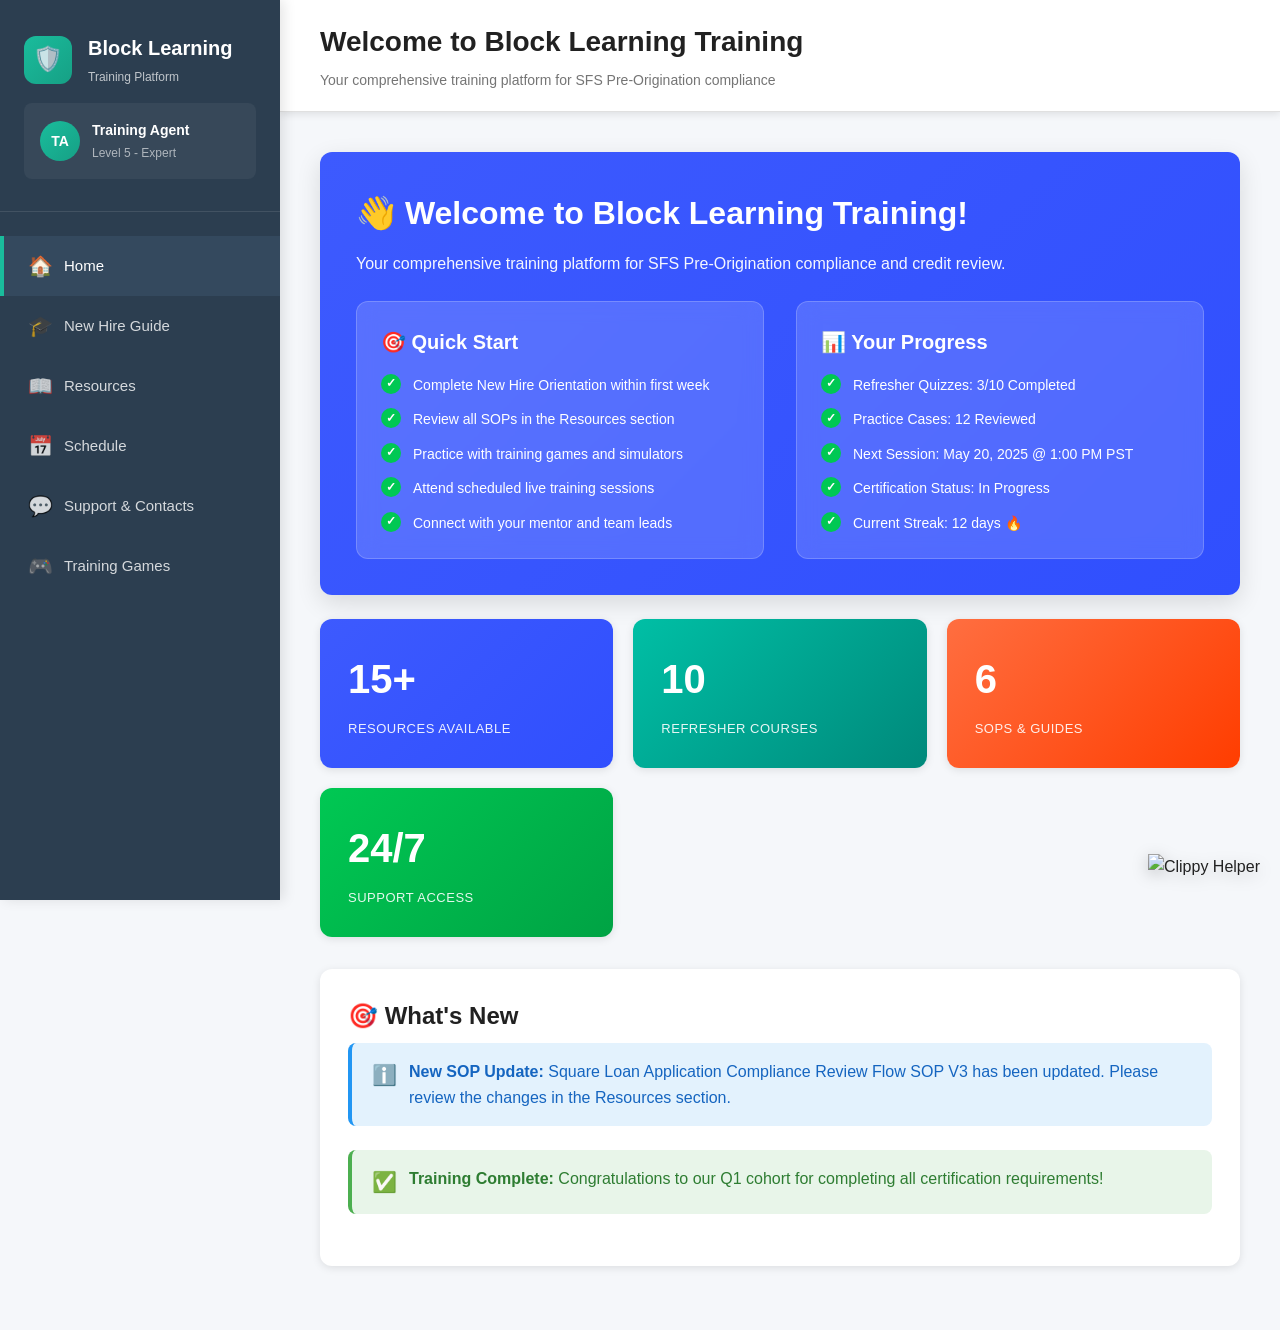
==== commit 4fb05712: "Rebrand: Change from Block Cell to Block Learning" ====
--- a/index.html
+++ b/index.html
@@ -3,7 +3,7 @@
 <head>
 <meta charset="UTF-8">
 <meta name="viewport" content="width=device-width, initial-scale=1.0">
-<title>Block Cell - SFS Pre-Origination Training</title>
+<title>Block Learning - Training Platform</title>
 <style>
 :root {
   --primary: #3D5AFE;
@@ -610,8 +610,8 @@
     <div class="logo">
       <div class="logo-icon">🛡️</div>
       <div class="logo-text">
-        <h1>Block Cell</h1>
-        <p>SFS Pre-Origination Training</p>
+        <h1>Block Learning</h1>
+        <p>Training Platform</p>
       </div>
     </div>
     <div class="user-section">
@@ -654,7 +654,7 @@
 <!-- Main Content -->
 <div class="main-content">
   <div class="header">
-    <h2 id="page-title">Welcome to Block Cell Training</h2>
+    <h2 id="page-title">Welcome to Block Learning Training</h2>
     <p id="page-subtitle">Your comprehensive training platform for SFS Pre-Origination compliance</p>
   </div>
   
@@ -663,7 +663,7 @@
     <!-- HOME SECTION -->
     <div id="home" class="section active">
       <div class="spotlight-banner">
-        <h2>👋 Welcome to Block Cell Training!</h2>
+        <h2>👋 Welcome to Block Learning Training!</h2>
         <p style="font-size: 16px; opacity: 0.95; margin-bottom: 24px;">Your comprehensive training platform for SFS Pre-Origination compliance and credit review.</p>
         
         <div class="spotlight-content">
@@ -731,7 +731,7 @@
     <div id="newhire" class="section">
       <div class="card">
         <h2>🎓 New Hire Onboarding Guide</h2>
-        <p style="margin-bottom: 24px;">Welcome to the team! This guide will help you get started with your first 30 days at Block Cell.</p>
+        <p style="margin-bottom: 24px;">Welcome to the team! This guide will help you get started with your first 30 days at Block Learning.</p>
         
         <div class="alert alert-info">
           <span class="alert-icon">💡</span>
@@ -1380,7 +1380,7 @@
 <script>
 // Navigation
 const pageTitles = {
-  'home': { title: 'Welcome to Block Cell Training', subtitle: 'Your comprehensive training platform for SFS Pre-Origination compliance' },
+  'home': { title: 'Welcome to Block Learning Training', subtitle: 'Your comprehensive training platform for SFS Pre-Origination compliance' },
   'newhire': { title: 'New Hire Onboarding Guide', subtitle: 'Complete your first 30 days successfully' },
   'resources': { title: 'Training Resources', subtitle: 'Access all SOPs, refreshers, and reference materials' },
   'schedule': { title: 'Training Schedule', subtitle: 'View upcoming sessions and important deadlines' },
@@ -1420,7 +1420,7 @@
   }, 300);
 }, 15000);
 
-console.log('🛡️ Block Cell Training Platform Loaded Successfully!');
+console.log('🛡️ Block Learning Training Platform Loaded Successfully!');
 </script>
 
 </body>
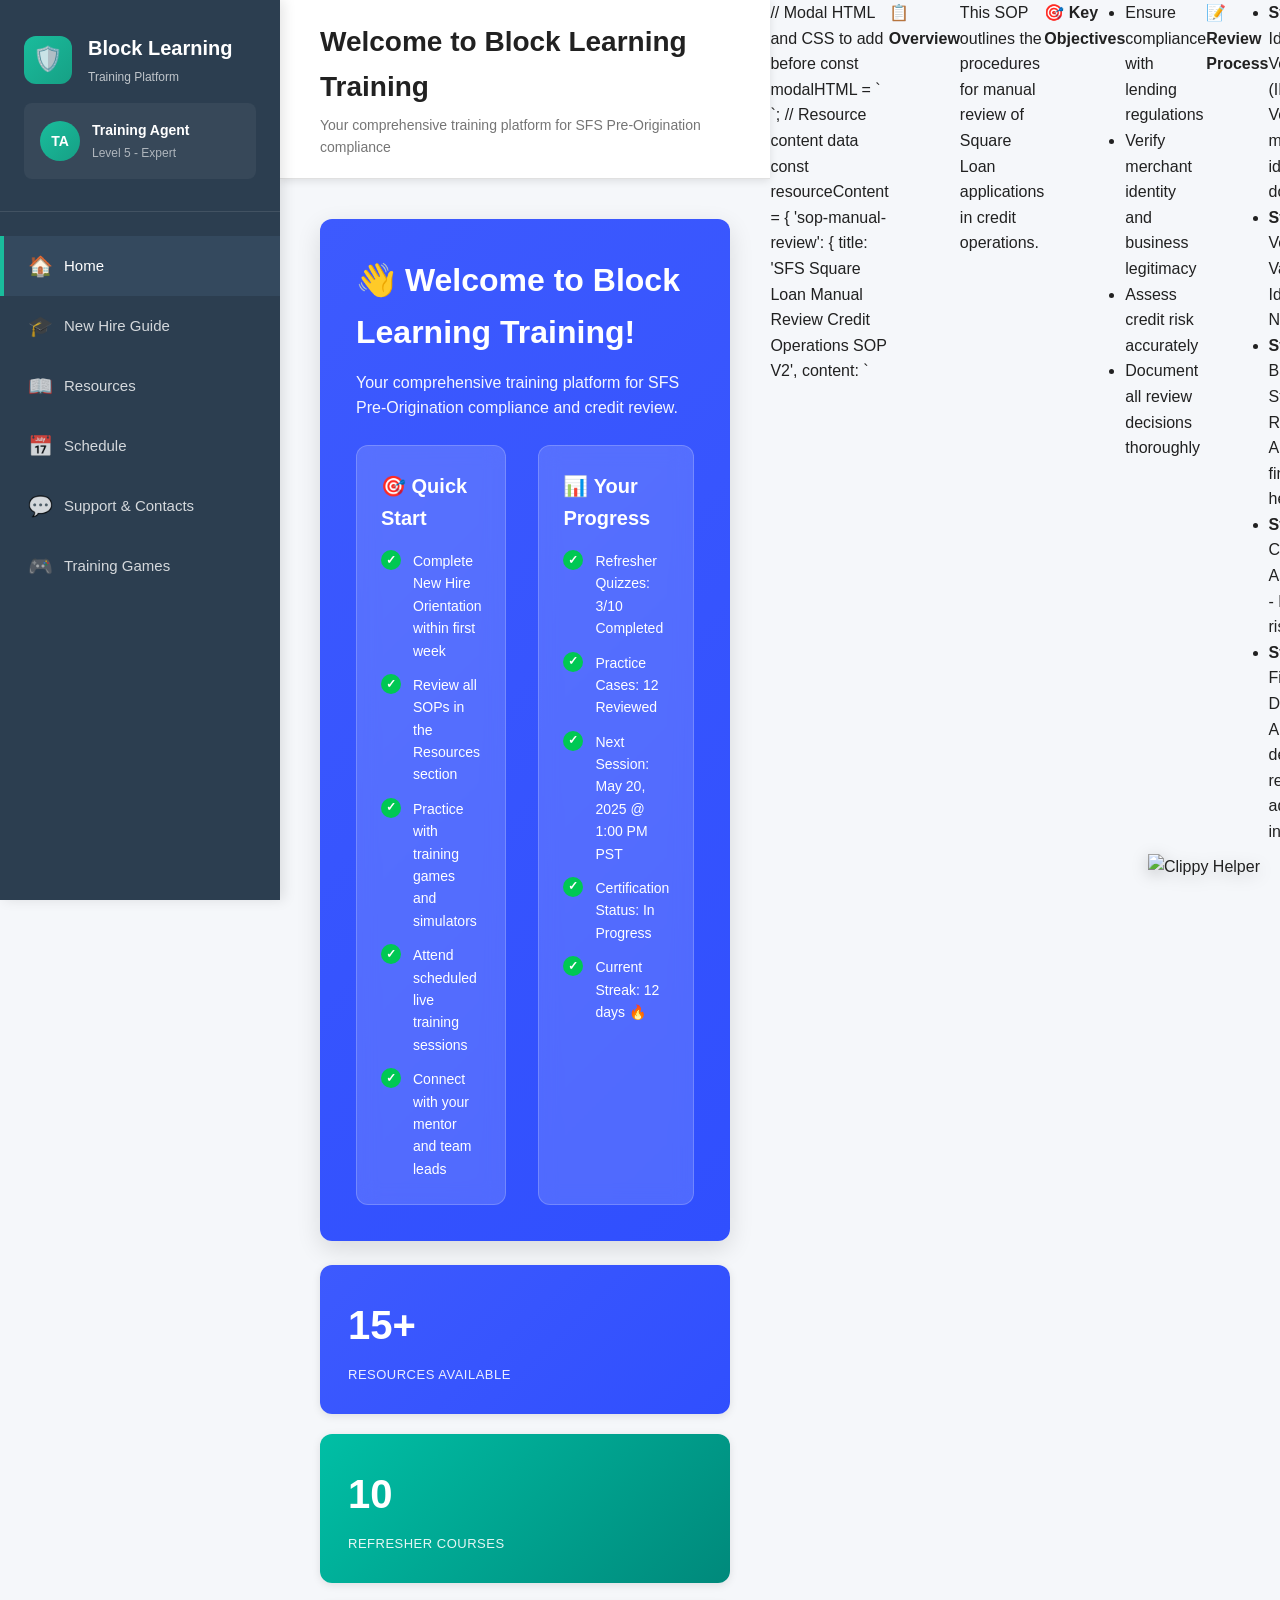
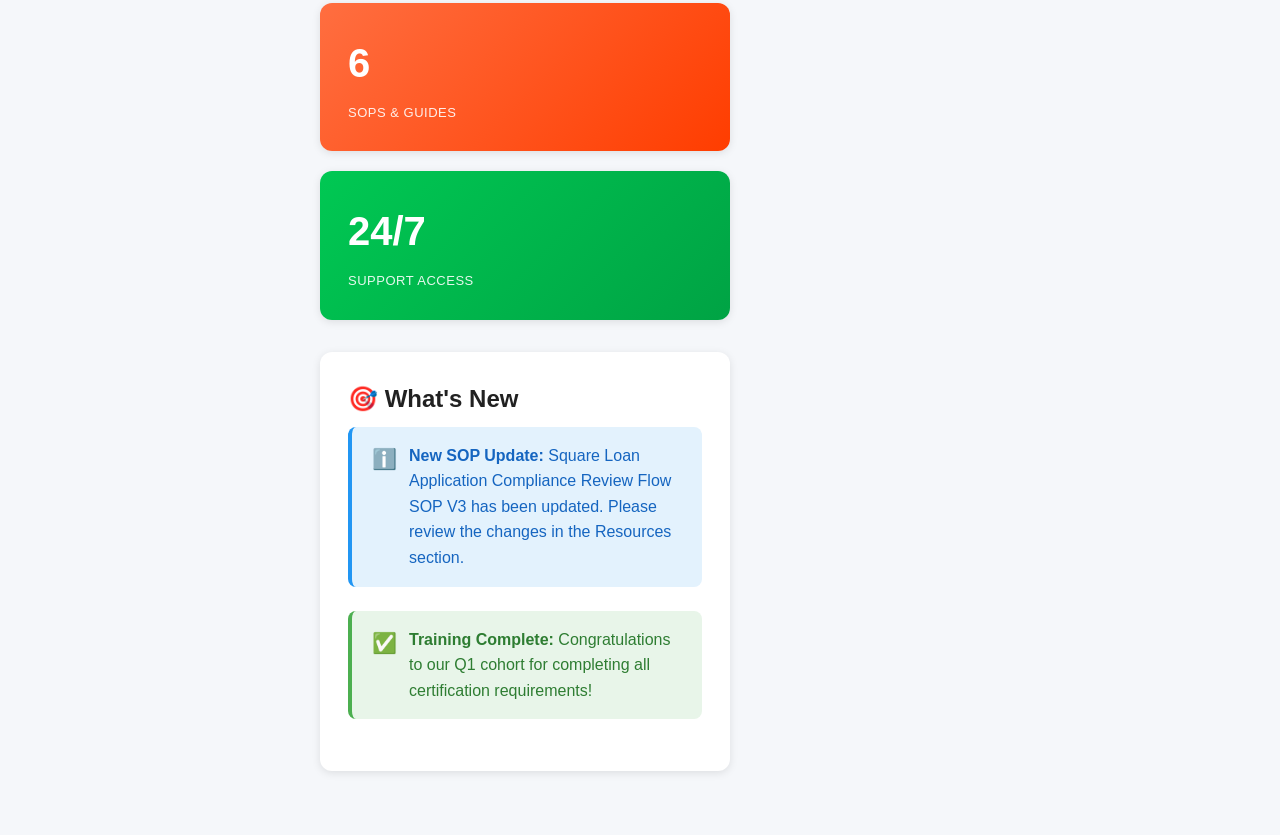
==== commit 73e4991d: "Add modal popups for resource links - SOPs now open in modal popups with detailed information - Tool" ====
--- a/index.html
+++ b/index.html
@@ -838,22 +838,22 @@
           <h3>📖 Standard Operating Procedures (SOPs)</h3>
           <ul class="resource-list">
             <li>
-              <a href="https://blockcell.sqprod.co/sites/sfs-pre-orig-training/" target="_blank" class="resource-link">SFS Square Loan Manual Review Credit Operations SOP V2</a>
-            </li>
-            <li>
-              <a href="https://blockcell.sqprod.co/sites/sfs-pre-orig-training/" target="_blank" class="resource-link">Square Loan Application Compliance Review Flow SOP V3</a>
-            </li>
-            <li>
-              <a href="https://blockcell.sqprod.co/sites/sfs-pre-orig-training/" target="_blank" class="resource-link">Square Loans Revised Offers SOP V2</a>
-            </li>
-            <li>
-              <a href="https://blockcell.sqprod.co/sites/sfs-pre-orig-training/" target="_blank" class="resource-link">Square Loan Eligibility Re-assessment SOP</a>
-            </li>
-            <li>
-              <a href="https://blockcell.sqprod.co/sites/sfs-pre-orig-training/" target="_blank" class="resource-link">SFS Square Loans | Credit Risk Escalation SOP</a>
-            </li>
-            <li>
-              <a href="https://blockcell.sqprod.co/sites/sfs-pre-orig-training/" target="_blank" class="resource-link">Short Term Loan (STL) Compliance Application Review</a>
+              <a href="#" onclick="openResourceModal('sop-manual-review'); return false;" class="resource-link">SFS Square Loan Manual Review Credit Operations SOP V2</a>
+            </li>
+            <li>
+              <a href="#" onclick="openResourceModal('sop-compliance-review'); return false;" class="resource-link">Square Loan Application Compliance Review Flow SOP V3</a>
+            </li>
+            <li>
+              <a href="#" onclick="openResourceModal('sop-revised-offers'); return false;" class="resource-link">Square Loans Revised Offers SOP V2</a>
+            </li>
+            <li>
+              <a href="#" onclick="openResourceModal('sop-eligibility'); return false;" class="resource-link">Square Loan Eligibility Re-assessment SOP</a>
+            </li>
+            <li>
+              <a href="#" onclick="openResourceModal('sop-escalation'); return false;" class="resource-link">SFS Square Loans | Credit Risk Escalation SOP</a>
+            </li>
+            <li>
+              <a href="#" onclick="openResourceModal('sop-stl'); return false;" class="resource-link">Short Term Loan (STL) Compliance Application Review</a>
             </li>
           </ul>
         </div>
@@ -899,19 +899,19 @@
           <h3>🔍 Research & Verification Tools</h3>
           <ul class="resource-list">
             <li>
-              <a href="https://www.sos.ca.gov/business-programs/business-entities/search" target="_blank" class="resource-link">Secretary of State (SOS) Business Search</a>
+              <a href="#" onclick="openResourceModal('tool-sos'); return false;" class="resource-link">Secretary of State (SOS) Business Search</a>
               <span class="resource-meta">Verify business registration and status</span>
             </li>
             <li>
-              <a href="https://regulator.sqprod.co" target="_blank" class="resource-link">Regulator - Merchant Lookup</a>
+              <a href="#" onclick="openResourceModal('tool-regulator'); return false;" class="resource-link">Regulator - Merchant Lookup</a>
               <span class="resource-meta">Internal merchant verification tool</span>
             </li>
             <li>
-              <a href="https://blockcell.sqprod.co/sites/sfs-pre-orig-training/" target="_blank" class="resource-link">AppOrchard - Application Review</a>
+              <a href="#" onclick="openResourceModal('tool-apporchard'); return false;" class="resource-link">AppOrchard - Application Review</a>
               <span class="resource-meta">Application management system</span>
             </li>
             <li>
-              <a href="https://blockcell.sqprod.co/sites/sfs-pre-orig-training/" target="_blank" class="resource-link">Credit Risk Assessment Tools</a>
+              <a href="#" onclick="openResourceModal('tool-credit-risk'); return false;" class="resource-link">Credit Risk Assessment Tools</a>
               <span class="resource-meta">Risk evaluation resources</span>
             </li>
           </ul>
@@ -1425,3 +1425,566 @@
 
 </body>
 </html>
+// Modal HTML and CSS to add before </body>
+
+const modalHTML = `
+<style>
+.modal-overlay {
+  display: none;
+  position: fixed;
+  top: 0;
+  left: 0;
+  right: 0;
+  bottom: 0;
+  background: rgba(0, 0, 0, 0.7);
+  z-index: 9999;
+  animation: fadeIn 0.2s;
+}
+
+.modal-overlay.active {
+  display: flex;
+  align-items: center;
+  justify-content: center;
+  padding: 20px;
+}
+
+.modal-content {
+  background: white;
+  border-radius: 16px;
+  max-width: 700px;
+  width: 100%;
+  max-height: 80vh;
+  overflow-y: auto;
+  box-shadow: 0 20px 60px rgba(0, 0, 0, 0.3);
+  animation: slideUp 0.3s;
+}
+
+@keyframes slideUp {
+  from { transform: translateY(30px); opacity: 0; }
+  to { transform: translateY(0); opacity: 1; }
+}
+
+.modal-header {
+  padding: 24px 28px;
+  border-bottom: 1px solid #E0E0E0;
+  display: flex;
+  justify-content: space-between;
+  align-items: center;
+}
+
+.modal-header h3 {
+  font-size: 22px;
+  font-weight: 700;
+  color: #212121;
+  margin: 0;
+}
+
+.modal-close {
+  width: 32px;
+  height: 32px;
+  border-radius: 50%;
+  background: #F5F7FA;
+  border: none;
+  cursor: pointer;
+  font-size: 20px;
+  color: #757575;
+  display: flex;
+  align-items: center;
+  justify-content: center;
+  transition: all 0.2s;
+}
+
+.modal-close:hover {
+  background: #E0E0E0;
+  color: #212121;
+}
+
+.modal-body {
+  padding: 28px;
+}
+
+.modal-body h4 {
+  font-size: 16px;
+  font-weight: 600;
+  color: #212121;
+  margin-bottom: 12px;
+  margin-top: 20px;
+}
+
+.modal-body h4:first-child {
+  margin-top: 0;
+}
+
+.modal-body p {
+  color: #757575;
+  line-height: 1.6;
+  margin-bottom: 12px;
+}
+
+.modal-body ul {
+  margin-left: 20px;
+  color: #757575;
+  line-height: 1.8;
+}
+
+.modal-body ul li {
+  margin-bottom: 8px;
+}
+
+.modal-footer {
+  padding: 20px 28px;
+  border-top: 1px solid #E0E0E0;
+  display: flex;
+  gap: 12px;
+  justify-content: flex-end;
+}
+
+.modal-btn {
+  padding: 10px 20px;
+  border-radius: 8px;
+  font-size: 14px;
+  font-weight: 600;
+  cursor: pointer;
+  transition: all 0.2s;
+  border: none;
+}
+
+.modal-btn-primary {
+  background: #3D5AFE;
+  color: white;
+}
+
+.modal-btn-primary:hover {
+  background: #304FFE;
+}
+
+.modal-btn-secondary {
+  background: #F5F7FA;
+  color: #212121;
+}
+
+.modal-btn-secondary:hover {
+  background: #E0E0E0;
+}
+</style>
+
+<div id="resourceModal" class="modal-overlay">
+  <div class="modal-content">
+    <div class="modal-header">
+      <h3 id="modalTitle">Resource Title</h3>
+      <button class="modal-close" onclick="closeModal()">×</button>
+    </div>
+    <div class="modal-body" id="modalBody">
+      <!-- Content will be inserted here -->
+    </div>
+    <div class="modal-footer">
+      <button class="modal-btn modal-btn-secondary" onclick="closeModal()">Close</button>
+    </div>
+  </div>
+</div>
+`;
+
+// Resource content data
+const resourceContent = {
+  'sop-manual-review': {
+    title: 'SFS Square Loan Manual Review Credit Operations SOP V2',
+    content: `
+      <h4>📋 Overview</h4>
+      <p>This SOP outlines the procedures for manual review of Square Loan applications in credit operations.</p>
+      
+      <h4>🎯 Key Objectives</h4>
+      <ul>
+        <li>Ensure compliance with lending regulations</li>
+        <li>Verify merchant identity and business legitimacy</li>
+        <li>Assess credit risk accurately</li>
+        <li>Document all review decisions thoroughly</li>
+      </ul>
+      
+      <h4>📝 Review Process</h4>
+      <ul>
+        <li><strong>Step 1:</strong> Identity Verification (IDV) - Verify merchant identity documents</li>
+        <li><strong>Step 2:</strong> TIN Verification - Validate Tax Identification Number</li>
+        <li><strong>Step 3:</strong> Bank Statement Review - Analyze financial health</li>
+        <li><strong>Step 4:</strong> Credit Risk Assessment - Evaluate risk factors</li>
+        <li><strong>Step 5:</strong> Final Decision - Approve, decline, or request additional info</li>
+      </ul>
+      
+      <h4>⚠️ Important Notes</h4>
+      <ul>
+        <li>All documents must be current (not expired)</li>
+        <li>Bank statements must be within last 6 months</li>
+        <li>TIN must match business name exactly</li>
+        <li>Document all decisions in case notes</li>
+      </ul>
+    `
+  },
+  'sop-compliance-review': {
+    title: 'Square Loan Application Compliance Review Flow SOP V3',
+    content: `
+      <h4>📋 Overview</h4>
+      <p>Version 3 of the compliance review flow introduces streamlined procedures for faster, more accurate reviews.</p>
+      
+      <h4>🔄 Updated Workflow</h4>
+      <ul>
+        <li><strong>Intake:</strong> Application enters compliance queue</li>
+        <li><strong>Triage:</strong> Automated checks flag potential issues</li>
+        <li><strong>Manual Review:</strong> Agent reviews flagged items</li>
+        <li><strong>Decision:</strong> Approve, decline, or SSP (request more info)</li>
+        <li><strong>Quality Check:</strong> Random sample reviewed by QA team</li>
+      </ul>
+      
+      <h4>🎯 Key Changes in V3</h4>
+      <ul>
+        <li>Reduced review time from 48 to 24 hours</li>
+        <li>New automated fraud detection</li>
+        <li>Enhanced SSP templates</li>
+        <li>Improved escalation pathways</li>
+      </ul>
+      
+      <h4>📊 Performance Metrics</h4>
+      <ul>
+        <li>Target accuracy: 95% or higher</li>
+        <li>Average review time: 20 minutes per case</li>
+        <li>SSP response rate: 80% within 48 hours</li>
+      </ul>
+    `
+  },
+  'sop-revised-offers': {
+    title: 'Square Loans Revised Offers SOP V2',
+    content: `
+      <h4>📋 Overview</h4>
+      <p>Procedures for handling revised loan offers when initial offer is declined or merchant requests different terms.</p>
+      
+      <h4>🔄 When to Issue Revised Offers</h4>
+      <ul>
+        <li>Merchant provides additional documentation</li>
+        <li>Credit risk assessment changes</li>
+        <li>Merchant requests lower loan amount</li>
+        <li>Business circumstances improve</li>
+      </ul>
+      
+      <h4>📝 Revised Offer Process</h4>
+      <ul>
+        <li><strong>Step 1:</strong> Review new information provided</li>
+        <li><strong>Step 2:</strong> Re-assess credit risk with updated data</li>
+        <li><strong>Step 3:</strong> Calculate new loan terms if applicable</li>
+        <li><strong>Step 4:</strong> Document rationale for revised offer</li>
+        <li><strong>Step 5:</strong> Send revised offer to merchant</li>
+      </ul>
+      
+      <h4>⚠️ Important Guidelines</h4>
+      <ul>
+        <li>Maximum 2 revised offers per application</li>
+        <li>Must document reason for each revision</li>
+        <li>Revised terms must be within risk parameters</li>
+        <li>Merchant has 7 days to accept revised offer</li>
+      </ul>
+    `
+  },
+  'sop-eligibility': {
+    title: 'Square Loan Eligibility Re-assessment SOP',
+    content: `
+      <h4>📋 Overview</h4>
+      <p>Guidelines for re-assessing loan eligibility outside of system-generated parameters.</p>
+      
+      <h4>🎯 When to Re-assess</h4>
+      <ul>
+        <li>Merchant appeals automatic decline</li>
+        <li>New information becomes available</li>
+        <li>System error suspected</li>
+        <li>Special circumstances warrant review</li>
+      </ul>
+      
+      <h4>📝 Re-assessment Process</h4>
+      <ul>
+        <li><strong>Step 1:</strong> Verify reason for re-assessment request</li>
+        <li><strong>Step 2:</strong> Review original decline rationale</li>
+        <li><strong>Step 3:</strong> Analyze new information or circumstances</li>
+        <li><strong>Step 4:</strong> Consult with credit risk team if needed</li>
+        <li><strong>Step 5:</strong> Document decision and notify merchant</li>
+      </ul>
+      
+      <h4>⚠️ Important Considerations</h4>
+      <ul>
+        <li>Must have valid business reason for override</li>
+        <li>All overrides require supervisor approval</li>
+        <li>Document rationale thoroughly</li>
+        <li>Track override rates for quality monitoring</li>
+      </ul>
+    `
+  },
+  'sop-escalation': {
+    title: 'SFS Square Loans | Credit Risk Escalation SOP',
+    content: `
+      <h4>📋 Overview</h4>
+      <p>Procedures for escalating high-risk or complex cases to senior credit risk team.</p>
+      
+      <h4>🚨 When to Escalate</h4>
+      <ul>
+        <li>Fraud indicators detected</li>
+        <li>Unusual business circumstances</li>
+        <li>Policy interpretation unclear</li>
+        <li>High-value loans ($100K+)</li>
+        <li>Conflicting information in documents</li>
+        <li>Merchant has history of defaults</li>
+      </ul>
+      
+      <h4>📝 Escalation Process</h4>
+      <ul>
+        <li><strong>Step 1:</strong> Document all findings and concerns</li>
+        <li><strong>Step 2:</strong> Tag case with escalation flag</li>
+        <li><strong>Step 3:</strong> Notify supervisor via Slack</li>
+        <li><strong>Step 4:</strong> Provide summary of issue</li>
+        <li><strong>Step 5:</strong> Wait for senior review (SLA: 4 hours)</li>
+      </ul>
+      
+      <h4>⚠️ Escalation Guidelines</h4>
+      <ul>
+        <li>Never approve suspicious cases without escalation</li>
+        <li>Include all relevant documentation</li>
+        <li>Clearly state your recommendation</li>
+        <li>Follow up if no response within SLA</li>
+      </ul>
+    `
+  },
+  'sop-stl': {
+    title: 'Short Term Loan (STL) Compliance Application Review',
+    content: `
+      <h4>📋 Overview</h4>
+      <p>Specific procedures for reviewing Short Term Loan applications, which have different requirements than standard loans.</p>
+      
+      <h4>🎯 STL-Specific Requirements</h4>
+      <ul>
+        <li>Loan term: 3-12 months (vs 12-18 for standard)</li>
+        <li>Lower documentation requirements</li>
+        <li>Faster approval process (24-hour target)</li>
+        <li>Different risk thresholds</li>
+      </ul>
+      
+      <h4>📝 STL Review Process</h4>
+      <ul>
+        <li><strong>Step 1:</strong> Verify STL eligibility criteria</li>
+        <li><strong>Step 2:</strong> Expedited IDV (ID + TIN only)</li>
+        <li><strong>Step 3:</strong> Bank statement review (last 3 months)</li>
+        <li><strong>Step 4:</strong> Quick credit risk assessment</li>
+        <li><strong>Step 5:</strong> Approve or decline within 24 hours</li>
+      </ul>
+      
+      <h4>⚠️ STL Considerations</h4>
+      <ul>
+        <li>Higher interest rates due to shorter term</li>
+        <li>Older bank statements acceptable (up to 90 days)</li>
+        <li>Streamlined SSP process</li>
+        <li>Lower approval thresholds</li>
+      </ul>
+    `
+  },
+  'tool-sos': {
+    title: 'Secretary of State (SOS) Business Search',
+    content: `
+      <h4>🔍 Overview</h4>
+      <p>Use the Secretary of State business search to verify business registration and legal status.</p>
+      
+      <h4>🎯 What to Verify</h4>
+      <ul>
+        <li>Business name matches application</li>
+        <li>Business is active (not dissolved)</li>
+        <li>Entity type is correct (LLC, Corp, etc.)</li>
+        <li>Registration date</li>
+        <li>Principal address</li>
+        <li>Registered agent information</li>
+      </ul>
+      
+      <h4>📝 How to Use</h4>
+      <ul>
+        <li><strong>Step 1:</strong> Go to state's SOS website</li>
+        <li><strong>Step 2:</strong> Search by business name or entity number</li>
+        <li><strong>Step 3:</strong> Verify all details match application</li>
+        <li><strong>Step 4:</strong> Screenshot results for documentation</li>
+        <li><strong>Step 5:</strong> Note any discrepancies in case notes</li>
+      </ul>
+      
+      <h4>⚠️ Red Flags</h4>
+      <ul>
+        <li>Business not found in SOS database</li>
+        <li>Status shows "Dissolved" or "Suspended"</li>
+        <li>Name doesn't match application</li>
+        <li>Recently formed (less than 6 months)</li>
+        <li>Multiple entities with similar names</li>
+      </ul>
+      
+      <h4>🔗 Common State SOS Links</h4>
+      <ul>
+        <li>California: sos.ca.gov</li>
+        <li>New York: dos.ny.gov</li>
+        <li>Texas: sos.state.tx.us</li>
+        <li>Florida: dos.myflorida.com</li>
+      </ul>
+    `
+  },
+  'tool-regulator': {
+    title: 'Regulator - Merchant Lookup Tool',
+    content: `
+      <h4>🔍 Overview</h4>
+      <p>Internal Block tool for looking up merchant information, transaction history, and account status.</p>
+      
+      <h4>🎯 What You Can Find</h4>
+      <ul>
+        <li>Merchant account details</li>
+        <li>Processing history</li>
+        <li>Previous loan applications</li>
+        <li>Chargeback rates</li>
+        <li>Account holds or flags</li>
+        <li>Contact information</li>
+      </ul>
+      
+      <h4>📝 How to Use Regulator</h4>
+      <ul>
+        <li><strong>Step 1:</strong> Log in to regulator.sqprod.co</li>
+        <li><strong>Step 2:</strong> Search by merchant ID, email, or business name</li>
+        <li><strong>Step 3:</strong> Review account overview</li>
+        <li><strong>Step 4:</strong> Check processing history tab</li>
+        <li><strong>Step 5:</strong> Review any notes or flags</li>
+      </ul>
+      
+      <h4>⚠️ Key Indicators to Check</h4>
+      <ul>
+        <li><strong>Processing Volume:</strong> Consistent or declining?</li>
+        <li><strong>Chargeback Rate:</strong> Should be <1%</li>
+        <li><strong>Account Age:</strong> Longer is better</li>
+        <li><strong>Previous Loans:</strong> Payment history</li>
+        <li><strong>Flags:</strong> Any fraud or compliance flags?</li>
+      </ul>
+      
+      <h4>💡 Pro Tips</h4>
+      <ul>
+        <li>Always check linked accounts</li>
+        <li>Review seasonal patterns</li>
+        <li>Compare stated revenue to processing volume</li>
+        <li>Check for recent account changes</li>
+      </ul>
+    `
+  },
+  'tool-apporchard': {
+    title: 'AppOrchard - Application Review System',
+    content: `
+      <h4>🔍 Overview</h4>
+      <p>AppOrchard is the primary system for reviewing and managing loan applications.</p>
+      
+      <h4>🎯 Key Features</h4>
+      <ul>
+        <li>Application queue management</li>
+        <li>Document viewer</li>
+        <li>Case notes and history</li>
+        <li>SSP request templates</li>
+        <li>Approval/decline workflows</li>
+        <li>Reporting and metrics</li>
+      </ul>
+      
+      <h4>📝 How to Navigate</h4>
+      <ul>
+        <li><strong>Queue Tab:</strong> View assigned applications</li>
+        <li><strong>Application Details:</strong> Merchant info and documents</li>
+        <li><strong>Documents Tab:</strong> View uploaded files</li>
+        <li><strong>Notes Tab:</strong> Add case notes</li>
+        <li><strong>Actions Menu:</strong> Approve, decline, or SSP</li>
+      </ul>
+      
+      <h4>⚠️ Best Practices</h4>
+      <ul>
+        <li>Always review all documents before decision</li>
+        <li>Document your reasoning in notes</li>
+        <li>Use templates for SSP requests</li>
+        <li>Check for duplicate applications</li>
+        <li>Update case status regularly</li>
+      </ul>
+      
+      <h4>🔧 Common Actions</h4>
+      <ul>
+        <li><strong>Approve:</strong> Combos → Approve Application</li>
+        <li><strong>Decline:</strong> Combos → Decline with Adverse Action</li>
+        <li><strong>SSP:</strong> Actions → Send SSP Request</li>
+        <li><strong>Escalate:</strong> Actions → Escalate to Supervisor</li>
+      </ul>
+    `
+  },
+  'tool-credit-risk': {
+    title: 'Credit Risk Assessment Tools',
+    content: `
+      <h4>🔍 Overview</h4>
+      <p>Suite of tools for evaluating merchant credit risk and making informed lending decisions.</p>
+      
+      <h4>🎯 Available Tools</h4>
+      <ul>
+        <li><strong>Credit Score Calculator:</strong> Proprietary scoring model</li>
+        <li><strong>Risk Matrix:</strong> Visual risk assessment</li>
+        <li><strong>Industry Benchmarks:</strong> Compare to similar businesses</li>
+        <li><strong>Fraud Detection:</strong> Automated fraud indicators</li>
+        <li><strong>Payment Predictor:</strong> Likelihood of default</li>
+      </ul>
+      
+      <h4>📝 How to Assess Risk</h4>
+      <ul>
+        <li><strong>Step 1:</strong> Input merchant financial data</li>
+        <li><strong>Step 2:</strong> Review automated risk score</li>
+        <li><strong>Step 3:</strong> Check industry benchmarks</li>
+        <li><strong>Step 4:</strong> Review fraud indicators</li>
+        <li><strong>Step 5:</strong> Make final risk determination</li>
+      </ul>
+      
+      <h4>⚠️ Risk Factors to Consider</h4>
+      <ul>
+        <li>Time in business (prefer 2+ years)</li>
+        <li>Processing volume trends</li>
+        <li>Chargeback rates</li>
+        <li>Industry risk level</li>
+        <li>Geographic location</li>
+        <li>Seasonal variations</li>
+      </ul>
+      
+      <h4>🚨 High Risk Indicators</h4>
+      <ul>
+        <li>New business (<6 months)</li>
+        <li>Declining revenue</li>
+        <li>High chargeback rate (>1%)</li>
+        <li>High-risk industry (gambling, crypto)</li>
+        <li>Multiple recent loan applications</li>
+      </ul>
+    `
+  }
+};
+
+// Function to open modal
+function openResourceModal(resourceId) {
+  const modal = document.getElementById('resourceModal');
+  const resource = resourceContent[resourceId];
+  
+  if (resource) {
+    document.getElementById('modalTitle').textContent = resource.title;
+    document.getElementById('modalBody').innerHTML = resource.content;
+    modal.classList.add('active');
+    document.body.style.overflow = 'hidden';
+  }
+}
+
+// Function to close modal
+function closeModal() {
+  const modal = document.getElementById('resourceModal');
+  modal.classList.remove('active');
+  document.body.style.overflow = 'auto';
+}
+
+// Close modal when clicking outside
+document.addEventListener('click', function(e) {
+  const modal = document.getElementById('resourceModal');
+  if (e.target === modal) {
+    closeModal();
+  }
+});
+
+// Close modal with Escape key
+document.addEventListener('keydown', function(e) {
+  if (e.key === 'Escape') {
+    closeModal();
+  }
+});
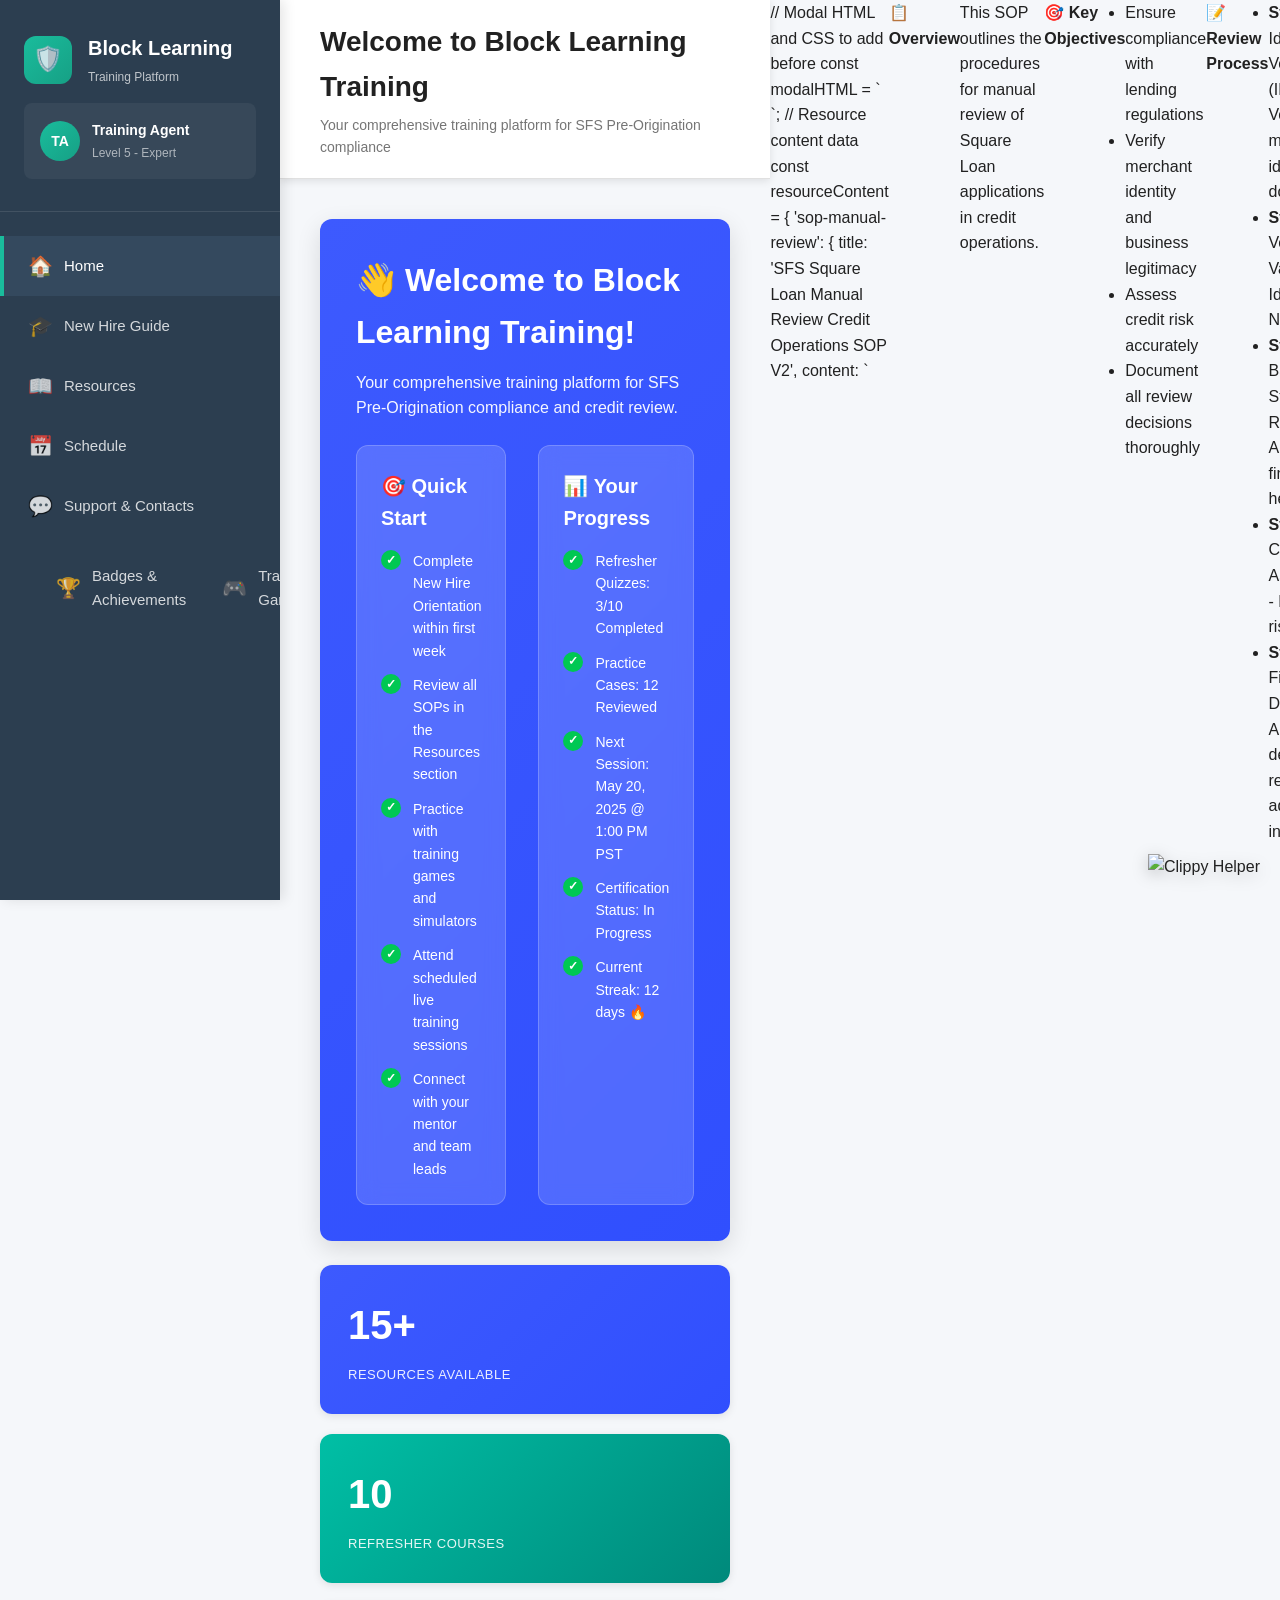
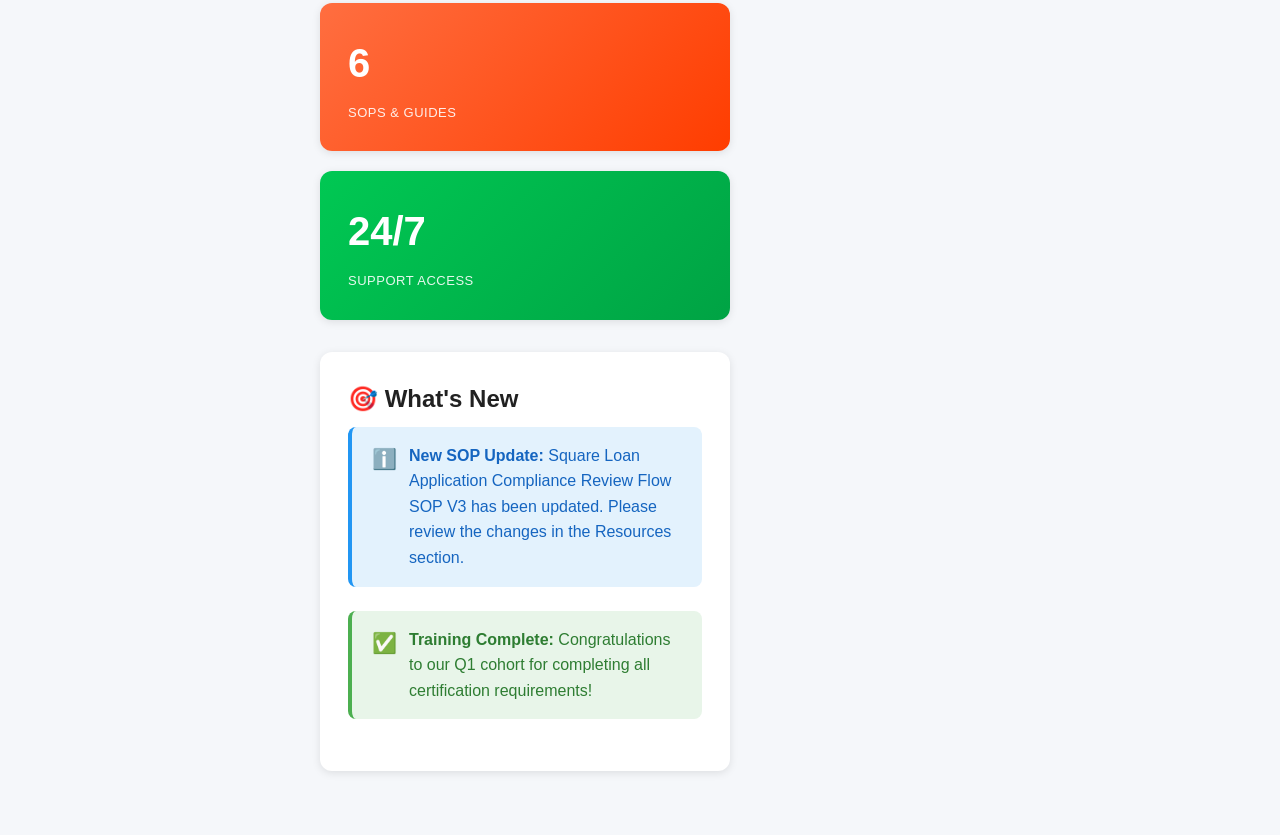
==== commit bff02b72: "Add Badges & Achievements section with gamification Features: - 20 total badges (8 earned, 12 locked" ====
--- a/index.html
+++ b/index.html
@@ -600,6 +600,128 @@
   transform: translateY(-2px);
   box-shadow: var(--shadow);
 }
+
+/* Badge Styles */
+.badge-filter {
+  padding: 8px 16px;
+  border: 2px solid var(--border);
+  background: white;
+  border-radius: 20px;
+  font-size: 13px;
+  font-weight: 600;
+  cursor: pointer;
+  transition: all 0.2s;
+  color: var(--text-dark);
+}
+
+.badge-filter:hover {
+  border-color: var(--primary);
+  background: rgba(61, 90, 254, 0.05);
+}
+
+.badge-filter.active {
+  background: var(--primary);
+  color: white;
+  border-color: var(--primary);
+}
+
+.badges-grid {
+  display: grid;
+  grid-template-columns: repeat(auto-fill, minmax(280px, 1fr));
+  gap: 20px;
+  margin-top: 24px;
+}
+
+.badge-card {
+  background: var(--bg-white);
+  border-radius: 12px;
+  padding: 24px;
+  box-shadow: var(--shadow);
+  text-align: center;
+  transition: all 0.3s;
+  border: 2px solid var(--border);
+  position: relative;
+}
+
+.badge-card.earned {
+  border-color: var(--success);
+  background: linear-gradient(to bottom, rgba(0, 200, 83, 0.05), white);
+}
+
+.badge-card.locked {
+  opacity: 0.6;
+}
+
+.badge-card.locked .badge-icon-large {
+  filter: grayscale(100%);
+}
+
+.badge-card.earned:hover {
+  transform: translateY(-4px);
+  box-shadow: var(--shadow-lg);
+}
+
+.badge-icon-large {
+  font-size: 64px;
+  margin-bottom: 16px;
+  display: inline-block;
+}
+
+.badge-card h4 {
+  font-size: 18px;
+  font-weight: 600;
+  color: var(--text-dark);
+  margin-bottom: 8px;
+}
+
+.badge-description {
+  font-size: 14px;
+  color: var(--text-light);
+  margin-bottom: 16px;
+  line-height: 1.5;
+}
+
+.badge-meta {
+  display: flex;
+  flex-direction: column;
+  gap: 8px;
+  padding-top: 16px;
+  border-top: 1px solid var(--border);
+}
+
+.badge-points {
+  font-size: 14px;
+  font-weight: 600;
+  color: var(--primary);
+}
+
+.badge-date {
+  font-size: 12px;
+  color: var(--text-light);
+}
+
+.badge-requirement {
+  font-size: 12px;
+  color: var(--text-light);
+  font-style: italic;
+}
+
+.badge-card.earned::after {
+  content: "✓";
+  position: absolute;
+  top: 12px;
+  right: 12px;
+  background: var(--success);
+  color: white;
+  width: 28px;
+  height: 28px;
+  border-radius: 50%;
+  display: flex;
+  align-items: center;
+  justify-content: center;
+  font-weight: bold;
+  font-size: 16px;
+}
 </style>
 </head>
 <body>
@@ -645,6 +767,10 @@
       <span>Support & Contacts</span>
     </div>
     <div class="nav-item" data-section="games">
+    <div class="nav-item" data-section="badges">
+      <span class="nav-icon">🏆</span>
+      <span>Badges & Achievements</span>
+    </div>
       <span class="nav-icon">🎮</span>
       <span>Training Games</span>
     </div>
@@ -1365,6 +1491,324 @@
         </div>
       </div>
     </div>
+    <!-- BADGES & ACHIEVEMENTS SECTION -->
+    <div id="badges" class="section">
+      <div class="card">
+        <h2>🏆 Badges & Achievements</h2>
+        <p>Earn badges by completing training activities, maintaining streaks, and demonstrating excellence. Track your progress and showcase your accomplishments!</p>
+      </div>
+
+      <!-- Progress Overview -->
+      <div class="stats-grid">
+        <div class="stat-card">
+          <div class="stat-value" id="total-badges">8</div>
+          <div class="stat-label">Badges Earned</div>
+        </div>
+        <div class="stat-card secondary">
+          <div class="stat-value" id="total-points">2,450</div>
+          <div class="stat-label">Total Points</div>
+        </div>
+        <div class="stat-card accent">
+          <div class="stat-value" id="current-level">5</div>
+          <div class="stat-label">Current Level</div>
+        </div>
+        <div class="stat-card success">
+          <div class="stat-value" id="completion-rate">62%</div>
+          <div class="stat-label">Completion Rate</div>
+        </div>
+      </div>
+
+      <!-- Level Progress -->
+      <div class="card">
+        <h3>📊 Level Progress</h3>
+        <div style="display: flex; align-items: center; gap: 16px; margin-top: 16px;">
+          <div style="flex: 1;">
+            <div style="display: flex; justify-content: space-between; margin-bottom: 8px;">
+              <span style="font-weight: 600; color: var(--text-dark);">Level 5 - Expert</span>
+              <span style="font-size: 14px; color: var(--text-light);">2,450 / 3,000 XP</span>
+            </div>
+            <div style="background: var(--bg-light); height: 24px; border-radius: 12px; overflow: hidden;">
+              <div style="background: linear-gradient(90deg, var(--primary), var(--primary-dark)); height: 100%; width: 82%; display: flex; align-items: center; justify-content: center; color: white; font-size: 12px; font-weight: 600;">82%</div>
+            </div>
+            <div style="margin-top: 8px; font-size: 13px; color: var(--text-light);">550 XP to Level 6 - Master</div>
+          </div>
+        </div>
+      </div>
+
+      <!-- Badge Categories -->
+      <div class="card">
+        <h3>🎯 Badge Categories</h3>
+        <div style="display: flex; gap: 12px; margin-top: 16px; flex-wrap: wrap;">
+          <button class="badge-filter active" data-filter="all">All Badges</button>
+          <button class="badge-filter" data-filter="earned">Earned (8)</button>
+          <button class="badge-filter" data-filter="locked">Locked (12)</button>
+          <button class="badge-filter" data-filter="training">Training</button>
+          <button class="badge-filter" data-filter="streak">Streaks</button>
+          <button class="badge-filter" data-filter="excellence">Excellence</button>
+          <button class="badge-filter" data-filter="special">Special</button>
+        </div>
+      </div>
+
+      <!-- Badges Grid -->
+      <div class="badges-grid" id="badges-grid">
+        <!-- Earned Badges -->
+        <div class="badge-card earned" data-category="training">
+          <div class="badge-icon-large">🎓</div>
+          <h4>First Steps</h4>
+          <p class="badge-description">Complete your first training module</p>
+          <div class="badge-meta">
+            <span class="badge-points">+50 XP</span>
+            <span class="badge-date">Earned: May 1, 2025</span>
+          </div>
+        </div>
+
+        <div class="badge-card earned" data-category="streak">
+          <div class="badge-icon-large">🔥</div>
+          <h4>On Fire</h4>
+          <p class="badge-description">Maintain a 7-day training streak</p>
+          <div class="badge-meta">
+            <span class="badge-points">+100 XP</span>
+            <span class="badge-date">Earned: May 8, 2025</span>
+          </div>
+        </div>
+
+        <div class="badge-card earned" data-category="excellence">
+          <div class="badge-icon-large">💯</div>
+          <h4>Perfect Score</h4>
+          <p class="badge-description">Score 100% on any quiz or assessment</p>
+          <div class="badge-meta">
+            <span class="badge-points">+150 XP</span>
+            <span class="badge-date">Earned: May 10, 2025</span>
+          </div>
+        </div>
+
+        <div class="badge-card earned" data-category="training">
+          <div class="badge-icon-large">⚡</div>
+          <h4>Speed Learner</h4>
+          <p class="badge-description">Complete a module in record time</p>
+          <div class="badge-meta">
+            <span class="badge-points">+75 XP</span>
+            <span class="badge-date">Earned: May 12, 2025</span>
+          </div>
+        </div>
+
+        <div class="badge-card earned" data-category="training">
+          <div class="badge-icon-large">📚</div>
+          <h4>Bookworm</h4>
+          <p class="badge-description">Read all resource documents</p>
+          <div class="badge-meta">
+            <span class="badge-points">+100 XP</span>
+            <span class="badge-date">Earned: May 13, 2025</span>
+          </div>
+        </div>
+
+        <div class="badge-card earned" data-category="training">
+          <div class="badge-icon-large">🎯</div>
+          <h4>Half Way There</h4>
+          <p class="badge-description">Complete 50% of all training</p>
+          <div class="badge-meta">
+            <span class="badge-points">+200 XP</span>
+            <span class="badge-date">Earned: May 13, 2025</span>
+          </div>
+        </div>
+
+        <div class="badge-card earned" data-category="excellence">
+          <div class="badge-icon-large">⭐</div>
+          <h4>Rising Star</h4>
+          <p class="badge-description">Reach Level 5</p>
+          <div class="badge-meta">
+            <span class="badge-points">+250 XP</span>
+            <span class="badge-date">Earned: May 13, 2025</span>
+          </div>
+        </div>
+
+        <div class="badge-card earned" data-category="training">
+          <div class="badge-icon-large">🚀</div>
+          <h4>Quick Learner</h4>
+          <p class="badge-description">Complete 3 modules in one week</p>
+          <div class="badge-meta">
+            <span class="badge-points">+150 XP</span>
+            <span class="badge-date">Earned: May 13, 2025</span>
+          </div>
+        </div>
+
+        <!-- Locked Badges -->
+        <div class="badge-card locked" data-category="training">
+          <div class="badge-icon-large">🏆</div>
+          <h4>Completionist</h4>
+          <p class="badge-description">Complete all training modules</p>
+          <div class="badge-meta">
+            <span class="badge-points">+500 XP</span>
+            <span class="badge-requirement">Complete 8/8 modules</span>
+          </div>
+        </div>
+
+        <div class="badge-card locked" data-category="excellence">
+          <div class="badge-icon-large">💎</div>
+          <h4>Perfectionist</h4>
+          <p class="badge-description">Score 100% on all assessments</p>
+          <div class="badge-meta">
+            <span class="badge-points">+750 XP</span>
+            <span class="badge-requirement">Perfect scores: 5/10</span>
+          </div>
+        </div>
+
+        <div class="badge-card locked" data-category="streak">
+          <div class="badge-icon-large">🔥</div>
+          <h4>Marathon Runner</h4>
+          <p class="badge-description">Maintain a 30-day streak</p>
+          <div class="badge-meta">
+            <span class="badge-points">+300 XP</span>
+            <span class="badge-requirement">Current streak: 12 days</span>
+          </div>
+        </div>
+
+        <div class="badge-card locked" data-category="excellence">
+          <div class="badge-icon-large">👑</div>
+          <h4>Master</h4>
+          <p class="badge-description">Reach Level 10</p>
+          <div class="badge-meta">
+            <span class="badge-points">+1000 XP</span>
+            <span class="badge-requirement">Current level: 5</span>
+          </div>
+        </div>
+
+        <div class="badge-card locked" data-category="training">
+          <div class="badge-icon-large">🎮</div>
+          <h4>Game Master</h4>
+          <p class="badge-description">Complete all 4 training games</p>
+          <div class="badge-meta">
+            <span class="badge-points">+200 XP</span>
+            <span class="badge-requirement">Games completed: 0/4</span>
+          </div>
+        </div>
+
+        <div class="badge-card locked" data-category="training">
+          <div class="badge-icon-large">📖</div>
+          <h4>SOP Expert</h4>
+          <p class="badge-description">Read all 6 SOPs</p>
+          <div class="badge-meta">
+            <span class="badge-points">+150 XP</span>
+            <span class="badge-requirement">SOPs read: 3/6</span>
+          </div>
+        </div>
+
+        <div class="badge-card locked" data-category="excellence">
+          <div class="badge-icon-large">🌟</div>
+          <h4>Top Performer</h4>
+          <p class="badge-description">Rank in top 10% of all trainees</p>
+          <div class="badge-meta">
+            <span class="badge-points">+500 XP</span>
+            <span class="badge-requirement">Current rank: #12</span>
+          </div>
+        </div>
+
+        <div class="badge-card locked" data-category="streak">
+          <div class="badge-icon-large">💪</div>
+          <h4>Consistent</h4>
+          <p class="badge-description">Train for 5 consecutive weeks</p>
+          <div class="badge-meta">
+            <span class="badge-points">+250 XP</span>
+            <span class="badge-requirement">Weeks: 2/5</span>
+          </div>
+        </div>
+
+        <div class="badge-card locked" data-category="training">
+          <div class="badge-icon-large">🎓</div>
+          <h4>Certified</h4>
+          <p class="badge-description">Pass final certification exam</p>
+          <div class="badge-meta">
+            <span class="badge-points">+1000 XP</span>
+            <span class="badge-requirement">Not yet attempted</span>
+          </div>
+        </div>
+
+        <div class="badge-card locked" data-category="special">
+          <div class="badge-icon-large">🎉</div>
+          <h4>Early Bird</h4>
+          <p class="badge-description">Complete training in first 2 weeks</p>
+          <div class="badge-meta">
+            <span class="badge-points">+300 XP</span>
+            <span class="badge-requirement">Time remaining: 5 days</span>
+          </div>
+        </div>
+
+        <div class="badge-card locked" data-category="special">
+          <div class="badge-icon-large">🤝</div>
+          <h4>Team Player</h4>
+          <p class="badge-description">Help 5 other trainees</p>
+          <div class="badge-meta">
+            <span class="badge-points">+200 XP</span>
+            <span class="badge-requirement">Helped: 0/5</span>
+          </div>
+        </div>
+
+        <div class="badge-card locked" data-category="special">
+          <div class="badge-icon-large">🎯</div>
+          <h4>Sharpshooter</h4>
+          <p class="badge-description">Answer 50 questions correctly in a row</p>
+          <div class="badge-meta">
+            <span class="badge-points">+400 XP</span>
+            <span class="badge-requirement">Best streak: 23</span>
+          </div>
+        </div>
+      </div>
+
+      <!-- Leaderboard -->
+      <div class="card" style="margin-top: 24px;">
+        <h3>🏅 Leaderboard - Top Performers</h3>
+        <p style="color: var(--text-light); font-size: 14px; margin-bottom: 16px;">See how you rank against other trainees</p>
+        
+        <div style="overflow-x: auto;">
+          <table style="width: 100%; border-collapse: collapse;">
+            <thead>
+              <tr style="background: var(--bg-light); text-align: left;">
+                <th style="padding: 12px; font-weight: 600;">Rank</th>
+                <th style="padding: 12px; font-weight: 600;">Trainee</th>
+                <th style="padding: 12px; font-weight: 600;">Level</th>
+                <th style="padding: 12px; font-weight: 600;">XP</th>
+                <th style="padding: 12px; font-weight: 600;">Badges</th>
+                <th style="padding: 12px; font-weight: 600;">Completion</th>
+              </tr>
+            </thead>
+            <tbody>
+              <tr style="border-bottom: 1px solid var(--border);">
+                <td style="padding: 12px;">🥇 1</td>
+                <td style="padding: 12px; font-weight: 600;">Sarah Chen</td>
+                <td style="padding: 12px;">Level 8</td>
+                <td style="padding: 12px;">4,250</td>
+                <td style="padding: 12px;">15</td>
+                <td style="padding: 12px;">100%</td>
+              </tr>
+              <tr style="border-bottom: 1px solid var(--border);">
+                <td style="padding: 12px;">🥈 2</td>
+                <td style="padding: 12px; font-weight: 600;">Michael Rodriguez</td>
+                <td style="padding: 12px;">Level 7</td>
+                <td style="padding: 12px;">3,890</td>
+                <td style="padding: 12px;">14</td>
+                <td style="padding: 12px;">95%</td>
+              </tr>
+              <tr style="border-bottom: 1px solid var(--border);">
+                <td style="padding: 12px;">🥉 3</td>
+                <td style="padding: 12px; font-weight: 600;">Emily Johnson</td>
+                <td style="padding: 12px;">Level 6</td>
+                <td style="padding: 12px;">3,420</td>
+                <td style="padding: 12px;">12</td>
+                <td style="padding: 12px;">88%</td>
+              </tr>
+              <tr style="border-bottom: 1px solid var(--border); background: rgba(61, 90, 254, 0.05);">
+                <td style="padding: 12px; font-weight: 600;">12</td>
+                <td style="padding: 12px; font-weight: 600;">You (Training Agent)</td>
+                <td style="padding: 12px; font-weight: 600;">Level 5</td>
+                <td style="padding: 12px; font-weight: 600;">2,450</td>
+                <td style="padding: 12px; font-weight: 600;">8</td>
+                <td style="padding: 12px; font-weight: 600;">62%</td>
+              </tr>
+            </tbody>
+          </table>
+        </div>
+      </div>
+    </div>
 
   </div>
 </div>
@@ -1380,6 +1824,7 @@
 <script>
 // Navigation
 const pageTitles = {
+  'badges': { title: 'Badges & Achievements', subtitle: 'Track your progress and earn rewards' },
   'home': { title: 'Welcome to Block Learning Training', subtitle: 'Your comprehensive training platform for SFS Pre-Origination compliance' },
   'newhire': { title: 'New Hire Onboarding Guide', subtitle: 'Complete your first 30 days successfully' },
   'resources': { title: 'Training Resources', subtitle: 'Access all SOPs, refreshers, and reference materials' },
@@ -1420,6 +1865,29 @@
   }, 300);
 }, 15000);
 
+
+// Badge filtering
+document.querySelectorAll(".badge-filter").forEach(btn => {
+  btn.addEventListener("click", function() {
+    document.querySelectorAll(".badge-filter").forEach(b => b.classList.remove("active"));
+    this.classList.add("active");
+    
+    const filter = this.getAttribute("data-filter");
+    const badges = document.querySelectorAll(".badge-card");
+    
+    badges.forEach(badge => {
+      if (filter === "all") {
+        badge.style.display = "block";
+      } else if (filter === "earned") {
+        badge.style.display = badge.classList.contains("earned") ? "block" : "none";
+      } else if (filter === "locked") {
+        badge.style.display = badge.classList.contains("locked") ? "block" : "none";
+      } else {
+        badge.style.display = badge.getAttribute("data-category") === filter ? "block" : "none";
+      }
+    });
+  });
+});
 console.log('🛡️ Block Learning Training Platform Loaded Successfully!');
 </script>
 
@@ -1565,6 +2033,128 @@
 
 .modal-btn-secondary:hover {
   background: #E0E0E0;
+}
+
+/* Badge Styles */
+.badge-filter {
+  padding: 8px 16px;
+  border: 2px solid var(--border);
+  background: white;
+  border-radius: 20px;
+  font-size: 13px;
+  font-weight: 600;
+  cursor: pointer;
+  transition: all 0.2s;
+  color: var(--text-dark);
+}
+
+.badge-filter:hover {
+  border-color: var(--primary);
+  background: rgba(61, 90, 254, 0.05);
+}
+
+.badge-filter.active {
+  background: var(--primary);
+  color: white;
+  border-color: var(--primary);
+}
+
+.badges-grid {
+  display: grid;
+  grid-template-columns: repeat(auto-fill, minmax(280px, 1fr));
+  gap: 20px;
+  margin-top: 24px;
+}
+
+.badge-card {
+  background: var(--bg-white);
+  border-radius: 12px;
+  padding: 24px;
+  box-shadow: var(--shadow);
+  text-align: center;
+  transition: all 0.3s;
+  border: 2px solid var(--border);
+  position: relative;
+}
+
+.badge-card.earned {
+  border-color: var(--success);
+  background: linear-gradient(to bottom, rgba(0, 200, 83, 0.05), white);
+}
+
+.badge-card.locked {
+  opacity: 0.6;
+}
+
+.badge-card.locked .badge-icon-large {
+  filter: grayscale(100%);
+}
+
+.badge-card.earned:hover {
+  transform: translateY(-4px);
+  box-shadow: var(--shadow-lg);
+}
+
+.badge-icon-large {
+  font-size: 64px;
+  margin-bottom: 16px;
+  display: inline-block;
+}
+
+.badge-card h4 {
+  font-size: 18px;
+  font-weight: 600;
+  color: var(--text-dark);
+  margin-bottom: 8px;
+}
+
+.badge-description {
+  font-size: 14px;
+  color: var(--text-light);
+  margin-bottom: 16px;
+  line-height: 1.5;
+}
+
+.badge-meta {
+  display: flex;
+  flex-direction: column;
+  gap: 8px;
+  padding-top: 16px;
+  border-top: 1px solid var(--border);
+}
+
+.badge-points {
+  font-size: 14px;
+  font-weight: 600;
+  color: var(--primary);
+}
+
+.badge-date {
+  font-size: 12px;
+  color: var(--text-light);
+}
+
+.badge-requirement {
+  font-size: 12px;
+  color: var(--text-light);
+  font-style: italic;
+}
+
+.badge-card.earned::after {
+  content: "✓";
+  position: absolute;
+  top: 12px;
+  right: 12px;
+  background: var(--success);
+  color: white;
+  width: 28px;
+  height: 28px;
+  border-radius: 50%;
+  display: flex;
+  align-items: center;
+  justify-content: center;
+  font-weight: bold;
+  font-size: 16px;
 }
 </style>
 
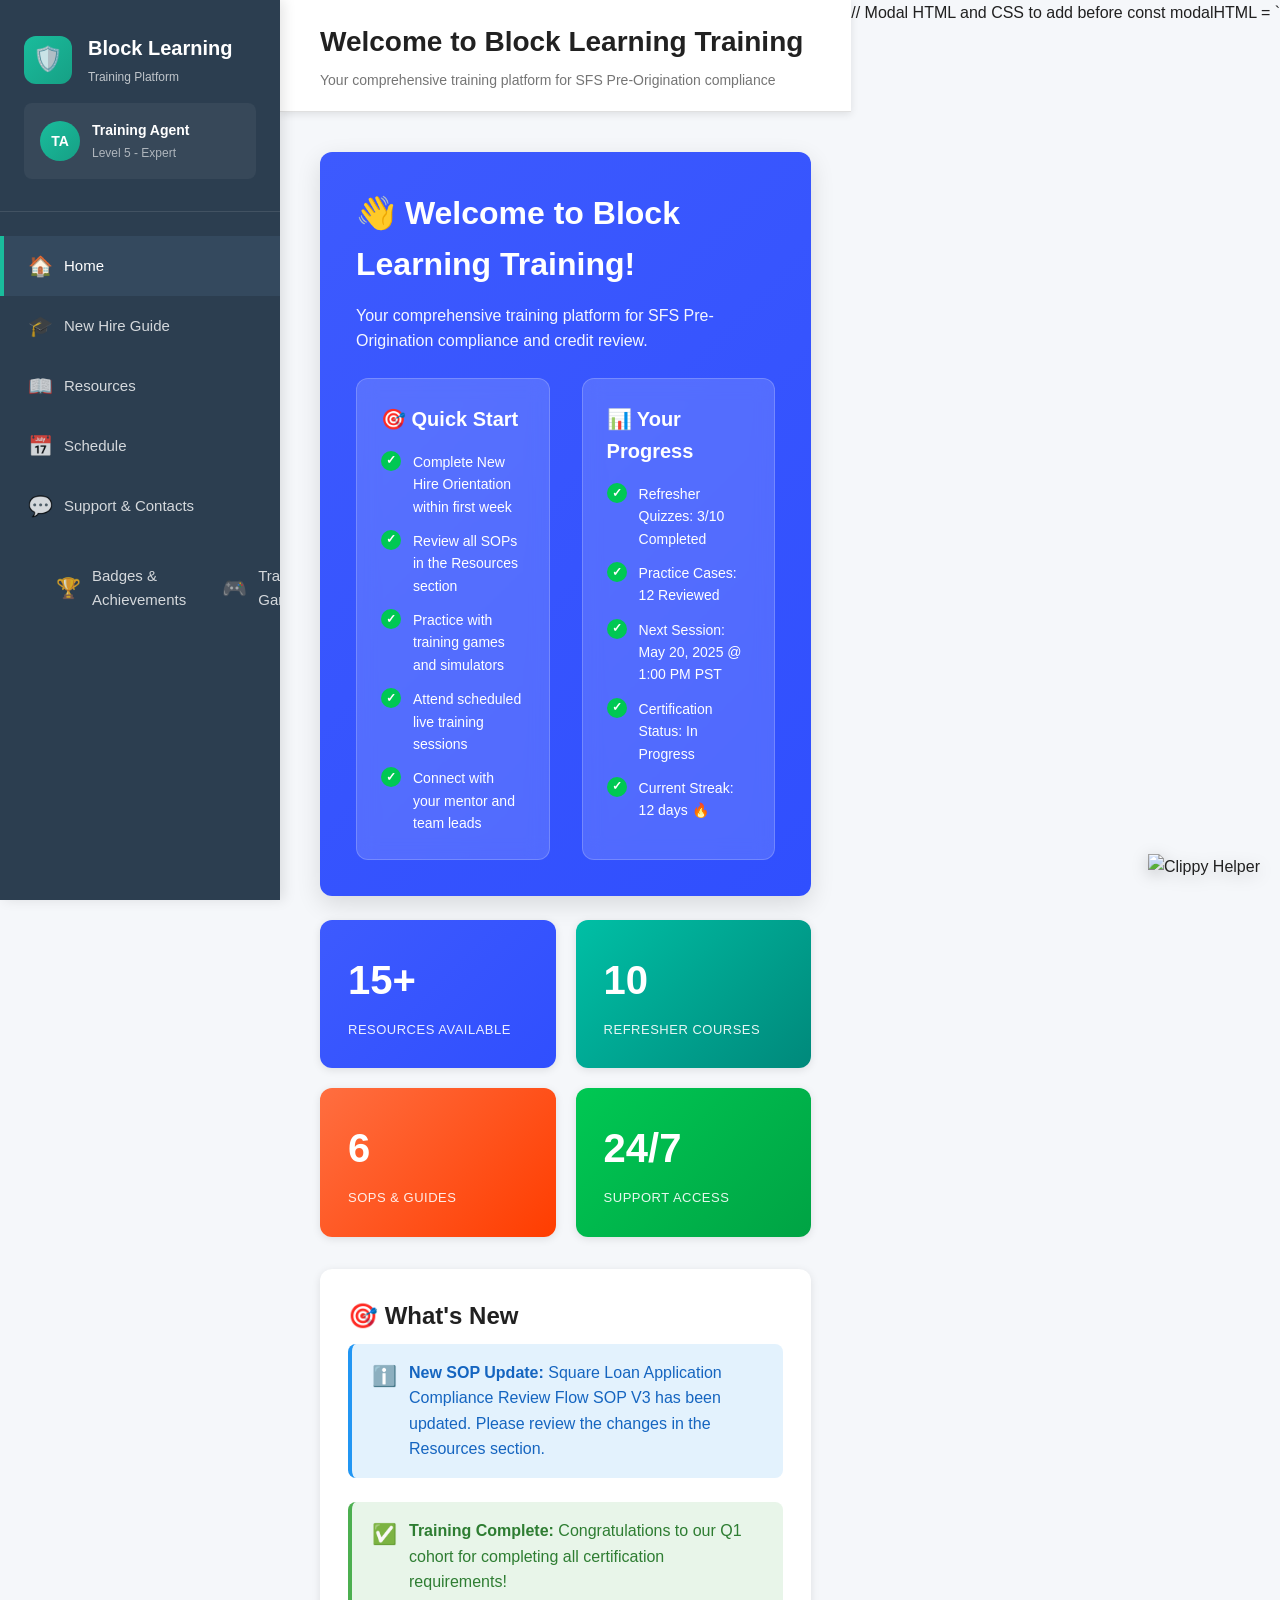
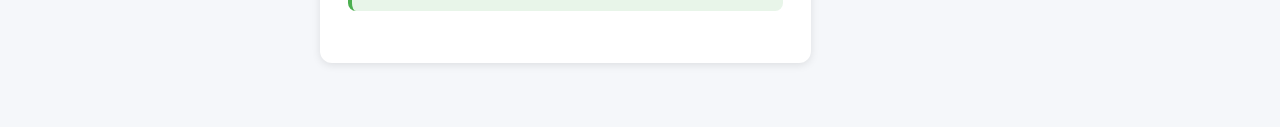
==== commit 7e747553: "Fix: Remove errant JavaScript template literal syntax causing HTML to display as text" ====
--- a/index.html
+++ b/index.html
@@ -2172,8 +2172,9 @@
     </div>
   </div>
 </div>
-`;
-
+
+<!-- Resource Modal Content Script -->
+<script>
 // Resource content data
 const resourceContent = {
   'sop-manual-review': {
@@ -2578,3 +2579,7 @@
     closeModal();
   }
 });
+</script>
+
+</body>
+</html>
